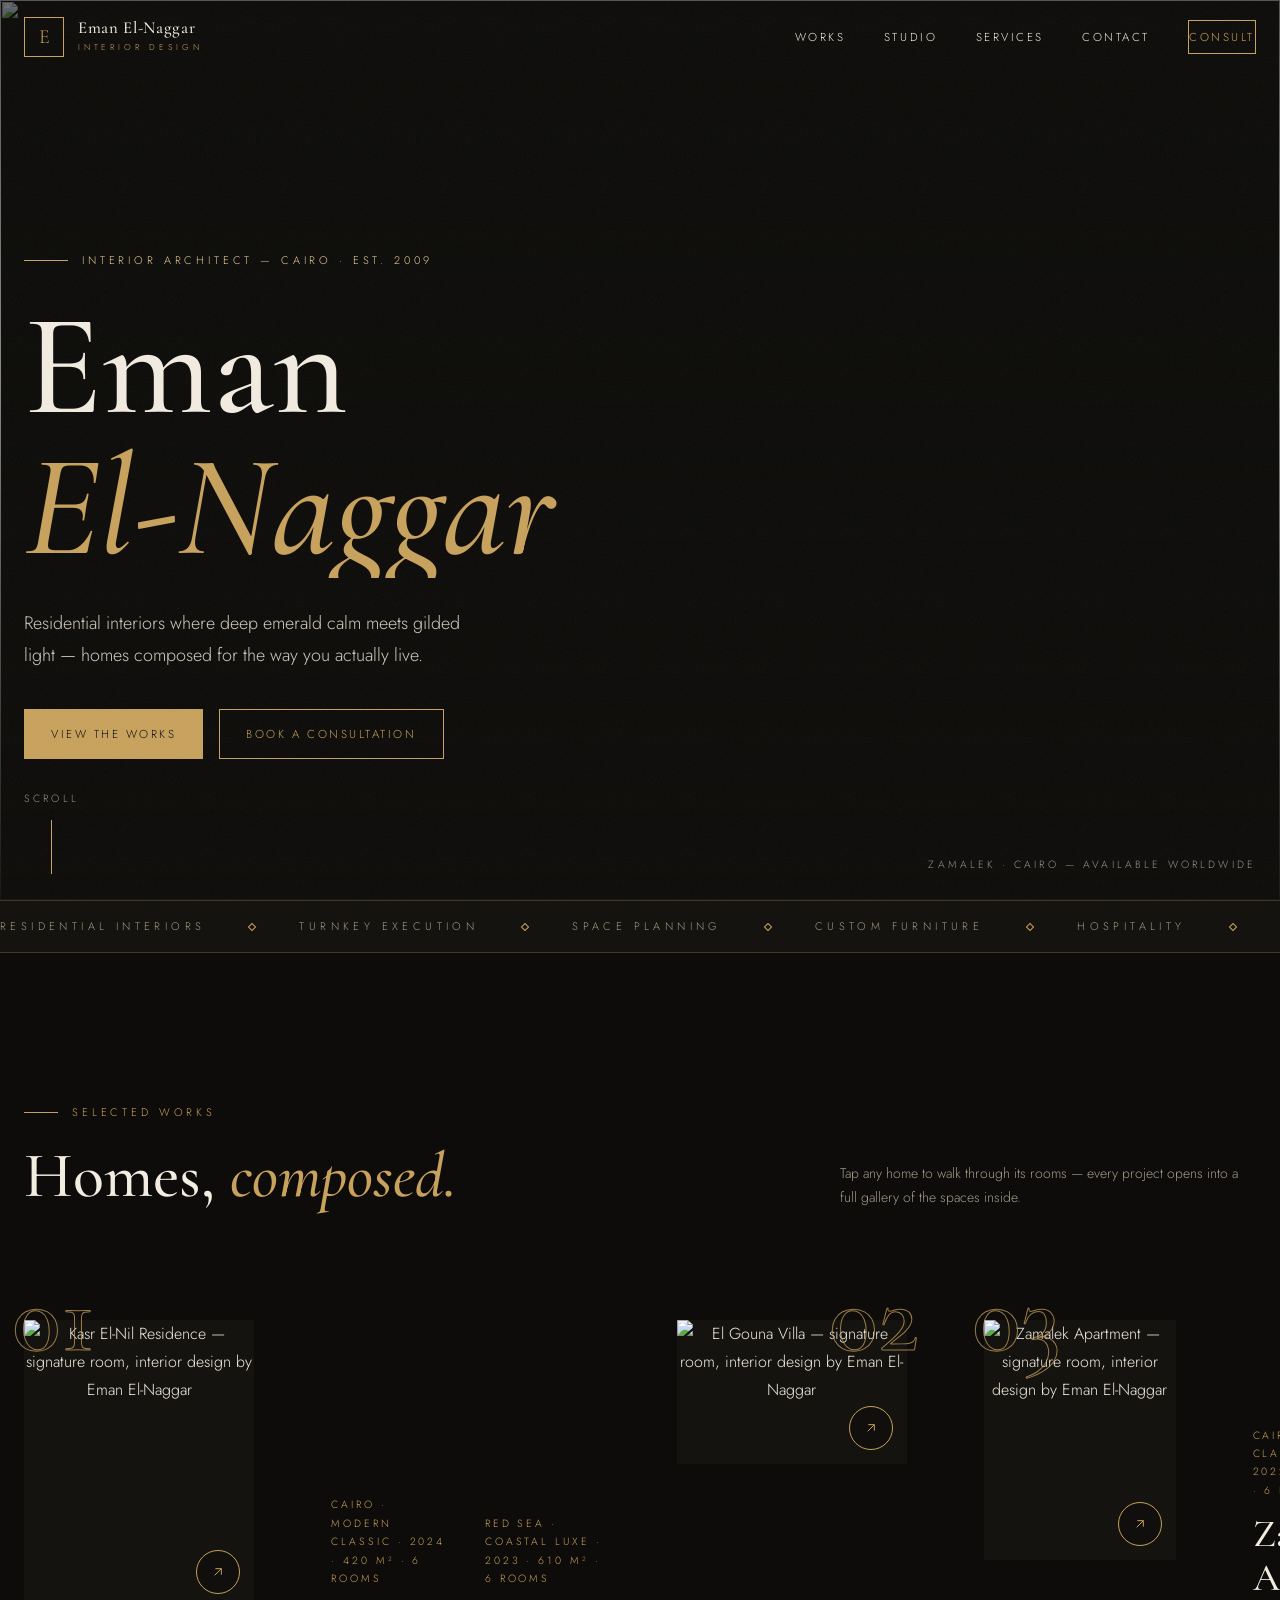
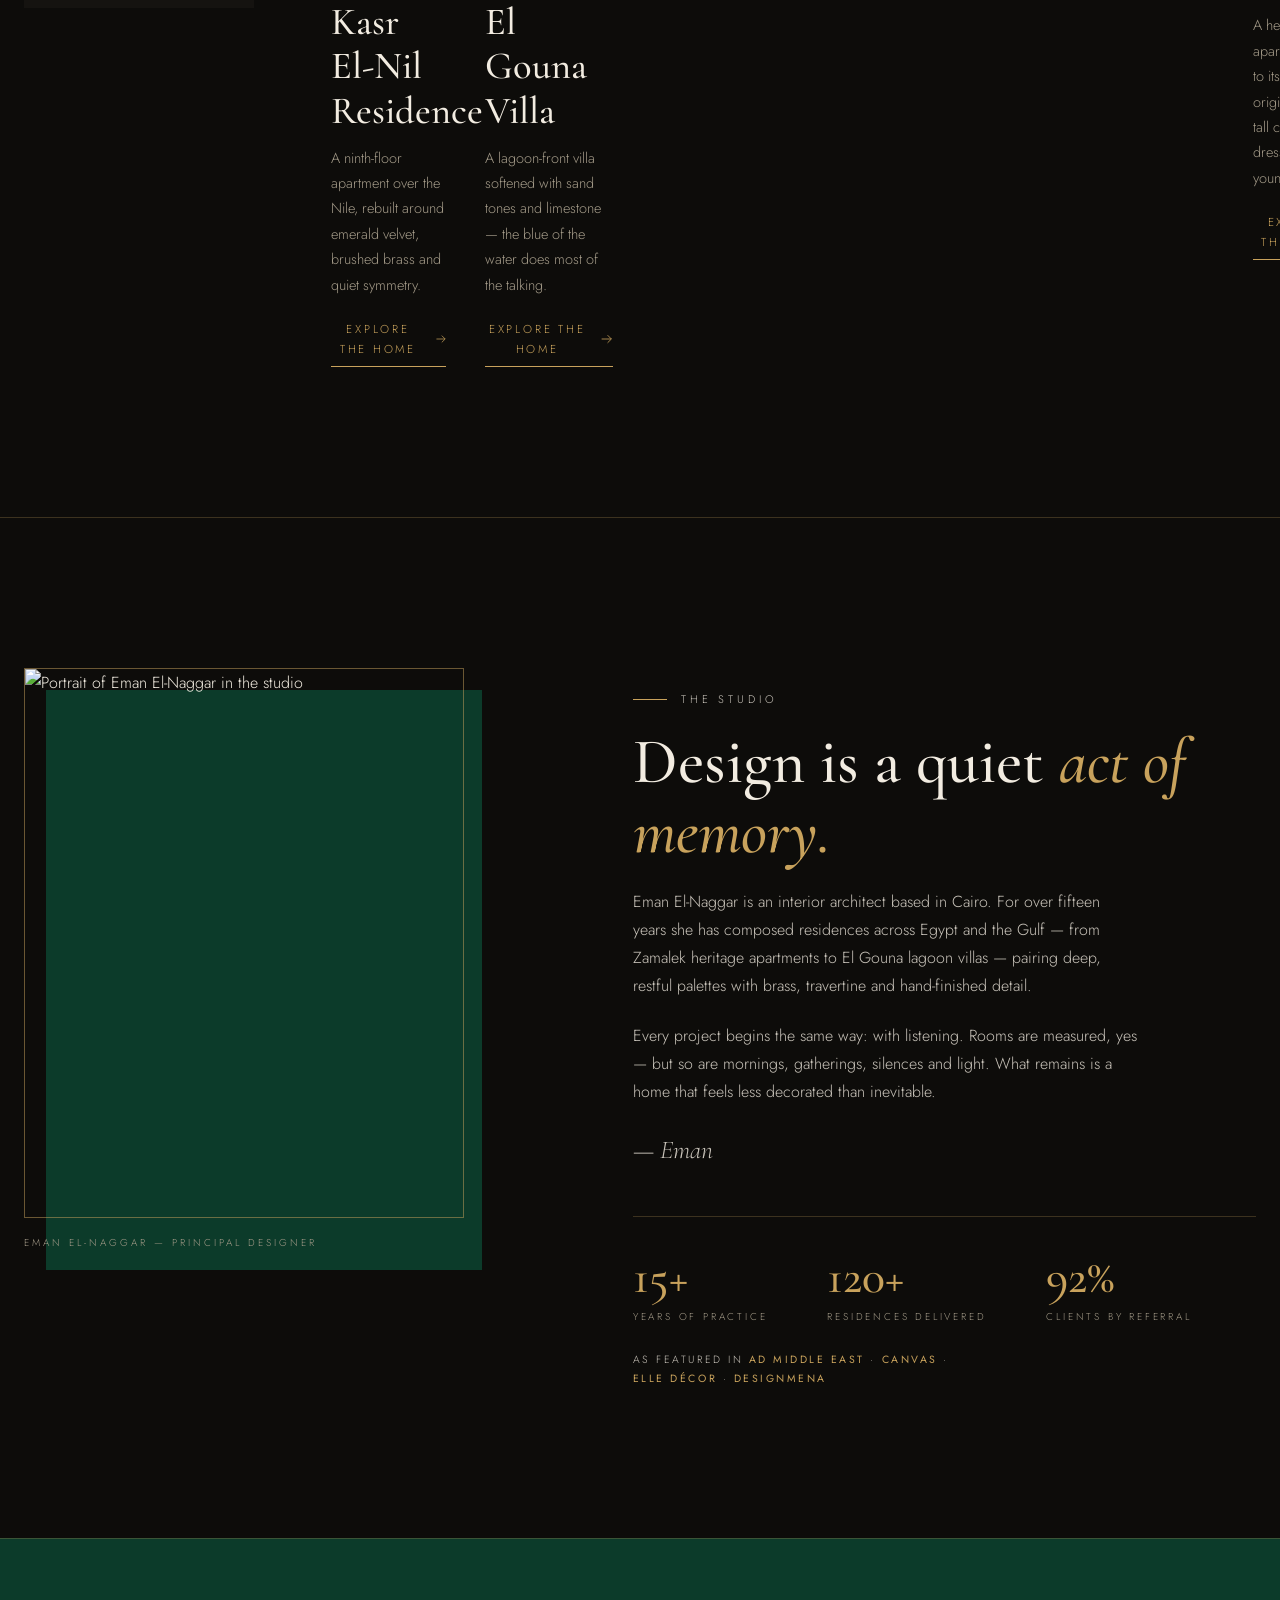
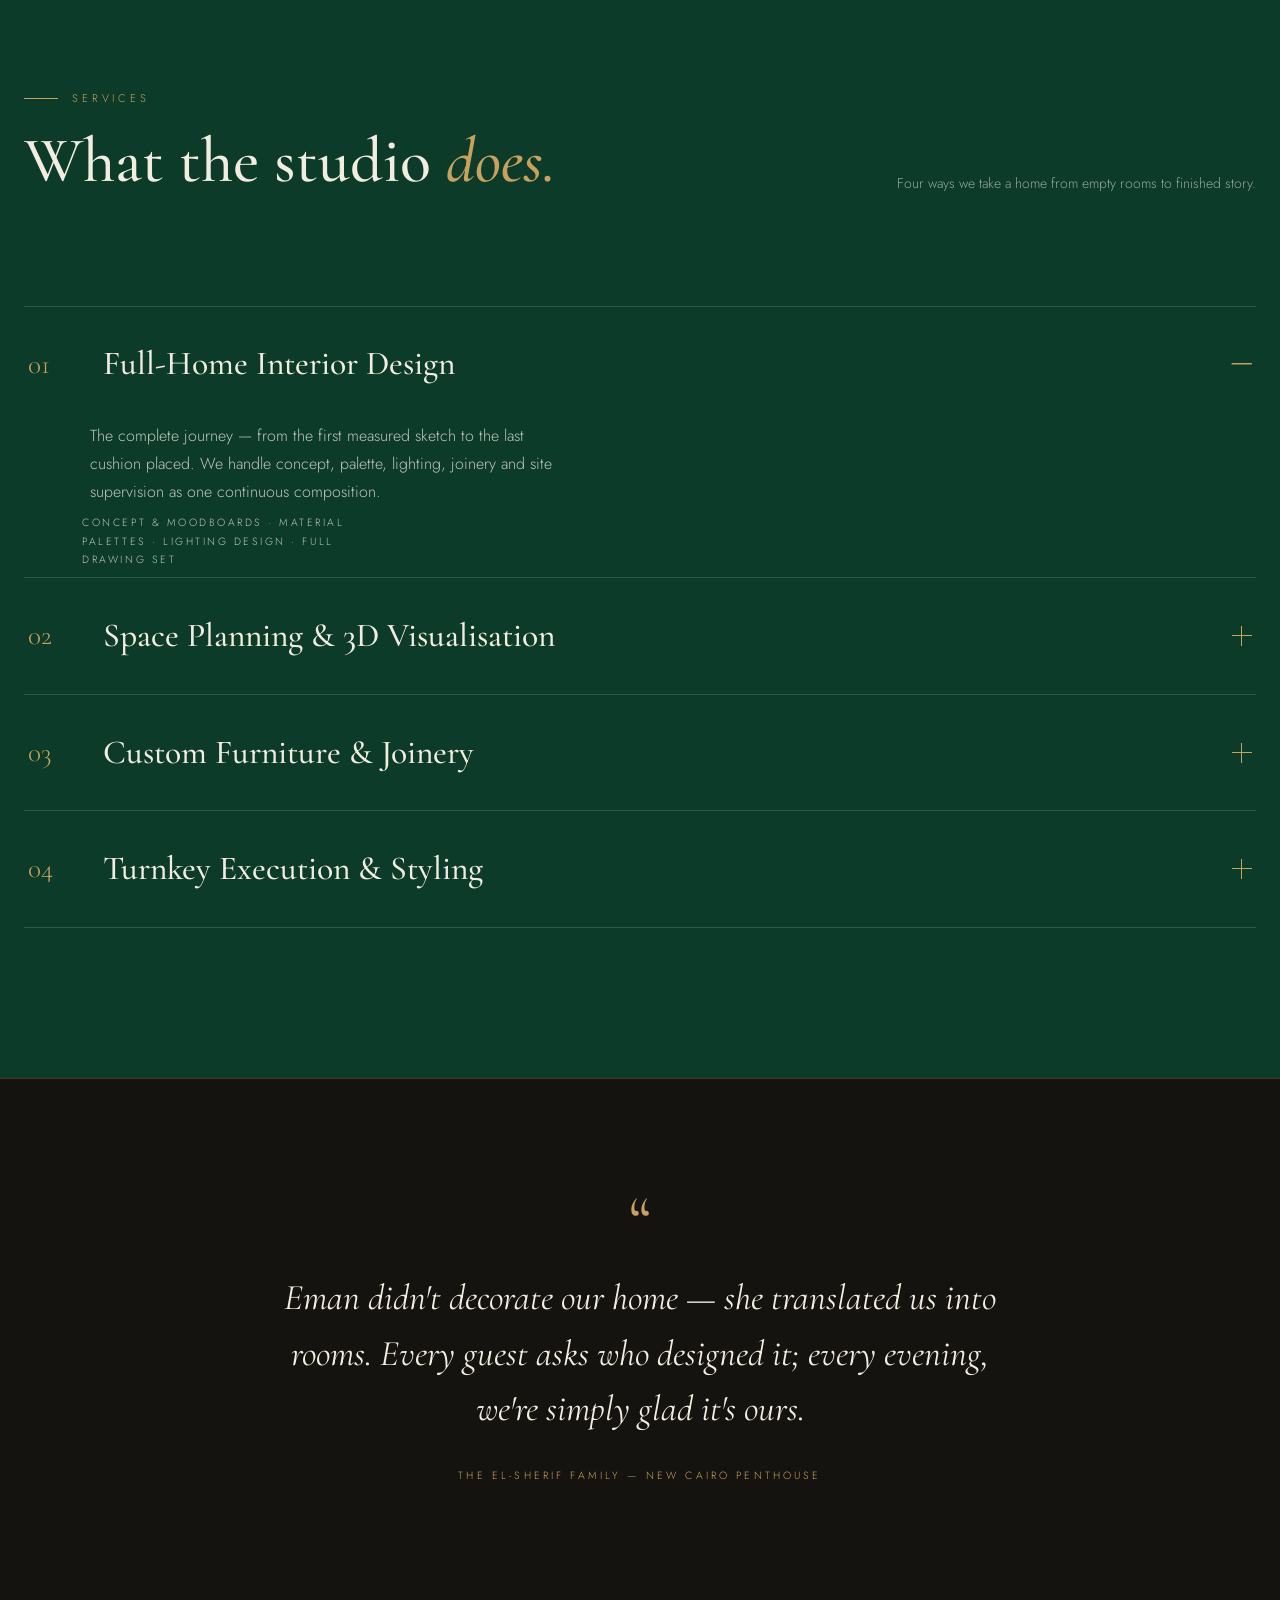
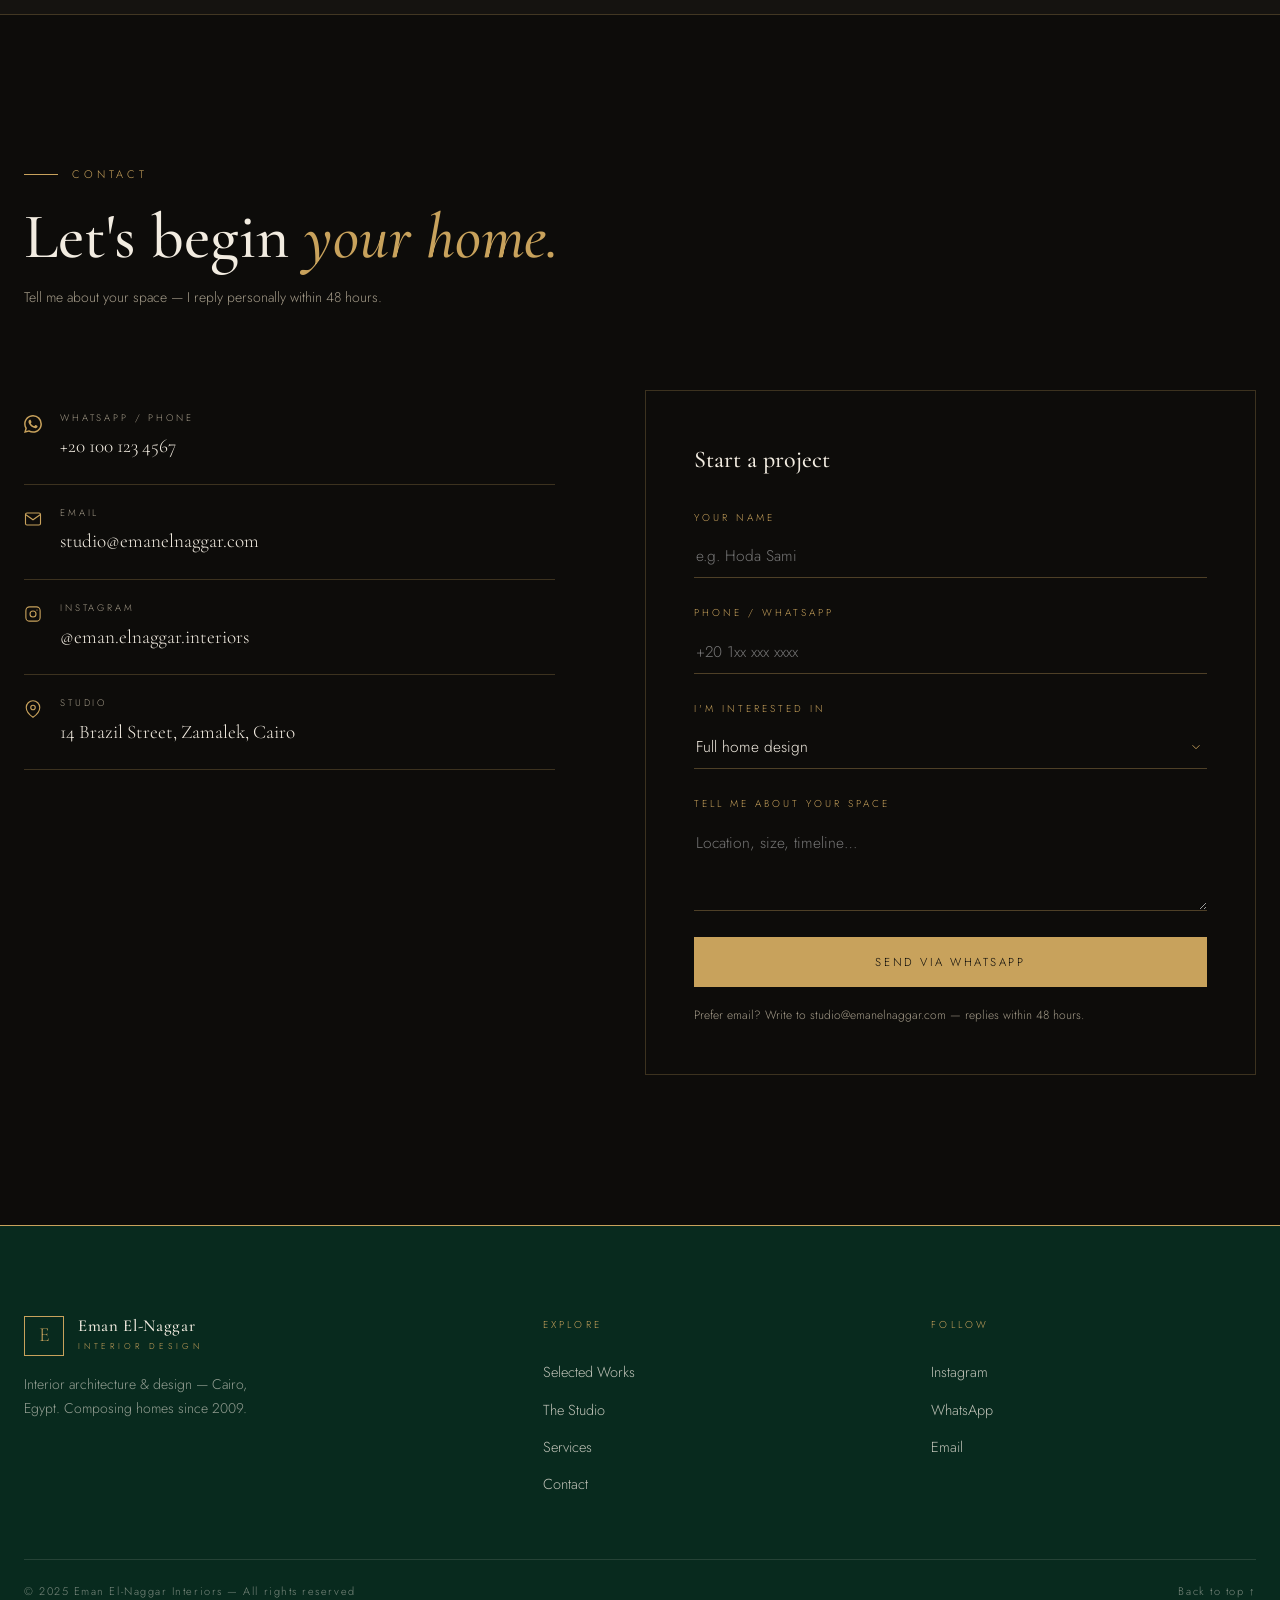
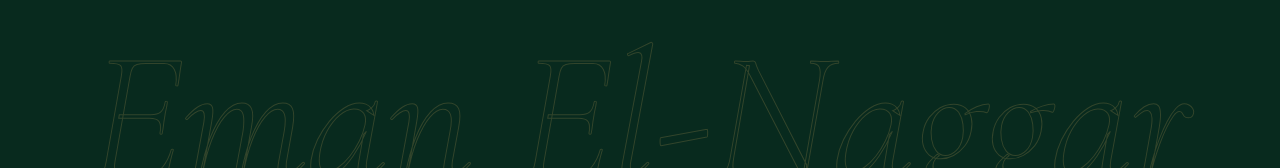
==== index.html @ 20d0be93 "Add files via upload" ====
<!DOCTYPE html>
<html lang="en">
<head>
<meta charset="UTF-8">
<meta name="viewport" content="width=device-width, initial-scale=1.0, viewport-fit=cover">
<meta name="theme-color" content="#0D0C0A">
<title>Eman El-Naggar — Interior Architecture & Design</title>
<meta name="description" content="Eman El-Naggar — interior architect based in Cairo. Residential interiors where deep emerald calm meets gilded light.">
<link rel="preconnect" href="https://fonts.googleapis.com">
<link rel="preconnect" href="https://fonts.gstatic.com" crossorigin>
<link href="https://fonts.googleapis.com/css2?family=Cormorant+Garamond:ital,wght@0,400;0,500;0,600;1,400;1,500&family=Jost:ital,wght@0,300;0,400;0,500;1,300&display=swap" rel="stylesheet">
<link rel="preload" as="image" href="https://picsum.photos/seed/en-hero/1800/1100.jpg">
<style>
/* ============ Tokens & base ============ */
:root{
  --black:#0D0C0A; --black-2:#151310;
  --green:#0C3B2A; --green-deep:#082A1E;
  --gold:#C8A25C;  --gold-bright:#E7CD92;
  --ivory:#F2ECE1; --muted:#A39A88;
  --line:rgba(200,162,92,.25);
  --serif:'Cormorant Garamond',serif;
  --sans:'Jost',sans-serif;
}
*{margin:0;padding:0;box-sizing:border-box;-webkit-tap-highlight-color:transparent}
html{scroll-behavior:smooth}
body{background:var(--black);color:var(--ivory);font:300 16px/1.75 var(--sans);overflow-x:hidden}
body.locked{overflow:hidden}
img{max-width:100%;display:block}
button{font:inherit;color:inherit;background:none;border:0;cursor:pointer}
a{color:inherit;text-decoration:none}
::selection{background:var(--green);color:var(--gold-bright)}
::-webkit-scrollbar{width:10px}
::-webkit-scrollbar-track{background:var(--black)}
::-webkit-scrollbar-thumb{background:#2b2620;border-radius:6px}
::-webkit-scrollbar-thumb:hover{background:var(--gold)}
:focus-visible{outline:1px solid var(--gold);outline-offset:3px}
section[id]{scroll-margin-top:84px}

/* film grain — quiet tactility over flat colour */
body::after{content:"";position:fixed;inset:0;z-index:2500;pointer-events:none;opacity:.05;
  background-image:url("data:image/svg+xml,%3Csvg xmlns='http://www.w3.org/2000/svg' width='160' height='160'%3E%3Cfilter id='n'%3E%3CfeTurbulence type='fractalNoise' baseFrequency='0.85' numOctaves='2' stitchTiles='stitch'/%3E%3C/filter%3E%3Crect width='160' height='160' filter='url(%23n)'/%3E%3C/svg%3E")}

.container{width:min(1240px,calc(100% - 48px));margin-inline:auto}
@media(max-width:560px){.container{width:calc(100% - 40px)}}

.kicker{display:flex;align-items:center;gap:14px;font-size:11px;letter-spacing:.35em;text-transform:uppercase;color:var(--gold)}
.kicker i{display:inline-block;width:34px;height:1px;background:var(--gold)}
.gold-i{color:var(--gold);font-style:italic;font-family:var(--serif)}
h2{font-family:var(--serif);font-weight:500;font-size:clamp(2.3rem,5.5vw,4rem);line-height:1.08;margin-top:18px}
.sec-note{color:var(--muted);font-size:14px;margin-top:14px;max-width:52ch}

.reveal{opacity:0;transform:translateY(26px);transition:opacity .9s ease,transform .9s cubic-bezier(.22,.8,.24,1)}
.reveal.in{opacity:1;transform:none}

/* ============ Custom cursor (desktop only) ============ */
.cursor{position:fixed;top:0;left:0;width:10px;height:10px;margin:-5px 0 0 -5px;border-radius:50%;
  background:var(--gold);border:1px solid var(--gold);z-index:900;pointer-events:none;opacity:0;
  display:none;align-items:center;justify-content:center;
  transition:width .35s,height .35s,margin .35s,background .35s,opacity .3s}
body.has-cursor .cursor{display:flex}
.cursor span{opacity:0;font-size:9px;letter-spacing:.28em;text-transform:uppercase;color:var(--gold-bright);transition:.25s;white-space:nowrap}
.cursor.hov{width:52px;height:52px;margin:-26px 0 0 -26px;background:rgba(200,162,92,.08)}
.cursor.view{width:86px;height:86px;margin:-43px 0 0 -43px;background:rgba(8,42,30,.65)}
.cursor.view span{opacity:1}
body.has-cursor, body.has-cursor *{cursor:none!important}
body.has-cursor input, body.has-cursor textarea, body.has-cursor select{cursor:text!important}

/* ============ Header ============ */
.site-head{position:fixed;top:0;left:0;right:0;z-index:300;transition:background .4s,border-color .4s;border-bottom:1px solid transparent}
.site-head.scrolled{background:rgba(13,12,10,.9);backdrop-filter:blur(12px);-webkit-backdrop-filter:blur(12px);border-bottom-color:var(--line)}
.head-in{display:flex;align-items:center;justify-content:space-between;height:74px}
.brand{display:flex;align-items:center;gap:14px}
.brand-mark{width:40px;height:40px;border:1px solid var(--gold);display:grid;place-items:center;font-family:var(--serif);font-size:1.25rem;color:var(--gold);flex:none}
.brand-text strong{display:block;font-family:var(--serif);font-weight:500;font-size:1.05rem;letter-spacing:.04em;line-height:1.1}
.brand-text em{display:block;font-style:normal;font-size:8.5px;letter-spacing:.45em;text-transform:uppercase;color:var(--gold);margin-top:3px}
.main-nav{display:flex;align-items:center;gap:clamp(22px,3vw,40px)}
.main-nav a{font-size:11.5px;letter-spacing:.22em;text-transform:uppercase;position:relative;padding:6px 0}
.main-nav a:not(.btn)::after{content:"";position:absolute;left:0;bottom:0;width:100%;height:1px;background:var(--gold);transform:scaleX(0);transform-origin:right;transition:transform .4s}
.main-nav a:not(.btn):hover::after{transform:scaleX(1);transform-origin:left}
.main-nav a:not(.btn):hover{color:var(--gold-bright)}
.btn{display:inline-flex;align-items:center;justify-content:center;gap:10px;border:1px solid var(--gold);color:var(--gold);font-size:11.5px;letter-spacing:.22em;text-transform:uppercase;padding:14px 26px;transition:background .35s,color .35s}
.btn:hover{background:var(--gold);color:var(--black)}
.btn--solid{background:var(--gold);color:var(--black)}
.btn--solid:hover{background:var(--gold-bright);border-color:var(--gold-bright)}
.burger{display:none;width:44px;height:44px;position:relative;z-index:320}
.burger span{position:absolute;left:10px;right:10px;height:1px;background:var(--ivory);transition:.4s}
.burger span:nth-child(1){top:18px}.burger span:nth-child(2){top:26px}
.burger.open span:nth-child(1){top:22px;transform:rotate(45deg)}
.burger.open span:nth-child(2){top:22px;transform:rotate(-45deg)}
@media(max-width:880px){.main-nav{display:none}.burger{display:block}}

/* mobile menu */
.mnav{position:fixed;inset:0;z-index:200;background:var(--green-deep);display:flex;flex-direction:column;justify-content:space-between;
  padding:110px 28px calc(30px + env(safe-area-inset-bottom));
  opacity:0;visibility:hidden;transition:opacity .45s,visibility .45s}
.mnav.open{opacity:1;visibility:visible}
.mnav nav a{display:flex;align-items:baseline;gap:18px;font-family:var(--serif);font-size:clamp(2.1rem,8vw,3rem);padding:14px 0;border-bottom:1px solid rgba(242,236,225,.1);
  opacity:0;transform:translateY(18px);transition:.5s}
.mnav.open nav a{opacity:1;transform:none}
.mnav.open nav a:nth-child(1){transition-delay:.08s}.mnav.open nav a:nth-child(2){transition-delay:.16s}
.mnav.open nav a:nth-child(3){transition-delay:.24s}.mnav.open nav a:nth-child(4){transition-delay:.32s}
.mnav nav a small{font-family:var(--sans);font-size:11px;letter-spacing:.3em;color:var(--gold)}
.mnav nav a:hover{color:var(--gold-bright)}
.mnav-foot{display:flex;flex-direction:column;gap:18px}
.mnav-foot .btn{align-self:flex-start}
.mnav-foot p{font-size:12px;letter-spacing:.15em;color:rgba(242,236,225,.55)}

/* ============ Hero ============ */
.hero{position:relative;min-height:100vh;min-height:100svh;display:flex;flex-direction:column;justify-content:center;overflow:hidden}
.hero-media{position:absolute;inset:0}
.hero-media img{width:100%;height:100%;object-fit:cover;animation:kb 3.2s cubic-bezier(.22,.8,.24,1) both}
@keyframes kb{from{transform:scale(1.12)}to{transform:scale(1)}}
.hero-scrim{position:absolute;inset:0;background:linear-gradient(180deg,rgba(13,12,10,.6) 0%,rgba(13,12,10,.3) 42%,rgba(13,12,10,.95) 100%)}
.hero-inner{position:relative;z-index:2;padding-top:110px}
.hero-kicker{display:flex;align-items:center;gap:14px;font-size:11px;letter-spacing:.35em;text-transform:uppercase;color:var(--gold-bright);animation:fadeUp .9s .5s both}
.hero-kicker i{width:44px;height:1px;background:var(--gold)}
.hero-title{font-family:var(--serif);font-weight:500;font-size:clamp(3.3rem,13vw,9rem);line-height:.98;margin:26px 0 30px}
.hero-title .line{display:block;overflow:hidden}
.hero-title .w{display:inline-block;transform:translateY(115%);animation:rise 1.1s cubic-bezier(.22,.8,.24,1) forwards}
.hero-title .line:nth-child(2) .w{animation-delay:.16s}
@keyframes rise{to{transform:translateY(0)}}
.hero-sub{max-width:46ch;color:rgba(242,236,225,.85);font-size:clamp(15px,1.8vw,18px);animation:fadeUp .9s .75s both}
.hero-cta{display:flex;gap:16px;margin-top:38px;flex-wrap:wrap;animation:fadeUp .9s .95s both}
@keyframes fadeUp{from{opacity:0;transform:translateY(20px)}to{opacity:1;transform:none}}
.hero-foot{position:absolute;left:0;right:0;bottom:0;z-index:2;display:flex;align-items:flex-end;justify-content:space-between;padding:0 24px 26px;font-size:10.5px;letter-spacing:.3em;text-transform:uppercase;color:rgba(242,236,225,.6)}
.scroll-cue{display:flex;flex-direction:column;align-items:center;gap:12px}
.scroll-cue i{width:1px;height:54px;background:var(--gold);transform-origin:top;animation:cue 2s ease-in-out infinite}
@keyframes cue{0%{transform:scaleY(0)}45%{transform:scaleY(1);transform-origin:top}55%{transform:scaleY(1);transform-origin:bottom}100%{transform:scaleY(0);transform-origin:bottom}}
.hero-foot .hf-right{text-align:right}
@media(max-width:560px){.hero-foot .hf-right{display:none}.hero-cta{flex-direction:column}.hero-cta .btn{width:100%}}

/* ============ Marquee ============ */
.marquee{border-block:1px solid var(--line);padding:16px 0;overflow:hidden;background:var(--black-2)}
.mq-track{display:flex;width:max-content;animation:mq 30s linear infinite}
.mq-group{display:flex;align-items:center;gap:44px;padding-right:44px}
.mq-group span{font-size:11px;letter-spacing:.4em;text-transform:uppercase;color:var(--muted);white-space:nowrap}
.mq-group i{width:6px;height:6px;border:1px solid var(--gold);transform:rotate(45deg);flex:none}
@keyframes mq{to{transform:translateX(-50%)}}

/* ============ Works ============ */
.works{padding:clamp(90px,12vw,150px) 0}
.sec-head{display:flex;align-items:flex-end;justify-content:space-between;gap:30px;margin-bottom:clamp(60px,9vw,110px);flex-wrap:wrap}
.works-list{display:grid;grid-template-columns:repeat(12,1fr);column-gap:clamp(16px,3vw,40px);row-gap:clamp(80px,11vw,150px)}
.work{display:grid;grid-template-columns:repeat(12,1fr);column-gap:clamp(16px,3vw,40px)}
.work-fig{position:relative}
.work-num{position:absolute;z-index:2;top:-.52em;font-family:var(--serif);font-weight:500;line-height:1;
  font-size:clamp(4.2rem,8vw,7.5rem);color:transparent;-webkit-text-stroke:1px rgba(200,162,92,.75);pointer-events:none}
.work-media{display:block;width:100%;position:relative;overflow:hidden;background:var(--black-2)}
.work-media img{width:100%;height:100%;object-fit:cover;transition:transform 1.1s cubic-bezier(.22,.8,.24,1)}
.work-media::after{content:"";position:absolute;inset:16px;border:1px solid var(--gold);opacity:0;transition:.55s}
.work-media:hover img,.work-media:focus-visible img{transform:scale(1.05)}
.work-media:hover::after,.work-media:focus-visible::after{inset:10px;opacity:.9}
.work-open{position:absolute;right:14px;bottom:14px;width:44px;height:44px;border:1px solid var(--gold);border-radius:50%;
  display:grid;place-items:center;color:var(--gold);background:rgba(13,12,10,.5);backdrop-filter:blur(4px);transition:.35s}
.work-open svg{width:16px;height:16px}
.work-media:hover .work-open{background:var(--gold);color:var(--black);transform:scale(1.08)}
.work-meta{font-size:10.5px;letter-spacing:.28em;text-transform:uppercase;color:var(--gold)}
.work-title{font-family:var(--serif);font-weight:500;font-size:clamp(1.7rem,3vw,2.4rem);line-height:1.15;margin:12px 0 12px}
.work-desc{color:var(--muted);font-size:14.5px;max-width:44ch}
.work-link{display:inline-flex;align-items:center;gap:10px;margin-top:22px;font-size:11.5px;letter-spacing:.24em;text-transform:uppercase;color:var(--gold);border-bottom:1px solid var(--gold);padding-bottom:7px;transition:color .3s}
.work-link svg{width:18px;height:18px;transition:transform .35s}
.work-link:hover{color:var(--gold-bright)}
.work-link:hover svg{transform:translateX(6px)}

/* staggered editorial placement */
.work--a .work-fig{grid-column:1/8}.work--a .work-media{aspect-ratio:4/5}.work--a .work-info{grid-column:8/13;align-self:end;padding-left:clamp(22px,3vw,52px)}
.work--a .work-num{left:-12px}
.work--b{align-items:start}
.work--b .work-fig{grid-column:6/13}.work--b .work-media{aspect-ratio:16/10}.work--b .work-info{grid-column:1/6;padding-right:clamp(10px,2vw,30px);padding-top:clamp(20px,4vw,60px)}
.work--b .work-num{right:-12px}
.work--c .work-fig{grid-column:2/8}.work--c .work-media{aspect-ratio:4/5}.work--c .work-info{grid-column:8/13;align-self:center;padding-left:clamp(22px,3vw,52px)}
.work--c .work-num{left:-12px}
.work--d{align-items:end}
.work--d .work-fig{grid-column:7/13}.work--d .work-media{aspect-ratio:16/10}.work--d .work-info{grid-column:1/6;padding-right:clamp(10px,2vw,30px)}
.work--d .work-num{right:-12px}
.work--e .work-fig{grid-column:3/11}.work--e .work-media{aspect-ratio:21/9}
.work--e .work-info{grid-column:3/11;text-align:center;margin-top:30px}
.work--e .work-desc,.work--e .work-meta{margin-inline:auto}
.work--e .work-num{left:50%;transform:translateX(-50%)}

@media(max-width:880px){
  .work{display:block}
  .work .work-fig{margin:0 0 22px}
  .work .work-info{padding:0!important}
  .work--e .work-info{text-align:left}.work--e .work-desc,.work--e .work-meta{margin-inline:0}
  .work--e .work-num{left:-8px;transform:none}
  .work-num{font-size:clamp(3.6rem,14vw,5rem);top:-.5em}
}

/* ============ Studio ============ */
.studio{padding:clamp(90px,12vw,150px) 0;border-top:1px solid var(--line)}
.studio-grid{display:grid;grid-template-columns:5fr 6fr;gap:clamp(50px,7vw,110px);align-items:start}
.portrait{position:relative;max-width:440px}
.portrait::before{content:"";position:absolute;top:22px;left:22px;right:-18px;bottom:-18px;background:var(--green)}
.portrait img{position:relative;z-index:1;width:100%;aspect-ratio:4/5;object-fit:cover;border:1px solid rgba(200,162,92,.5)}
.portrait figcaption{position:relative;z-index:1;margin-top:16px;font-size:10px;letter-spacing:.3em;text-transform:uppercase;color:var(--muted)}
.studio-copy p{margin-top:22px;color:rgba(242,236,225,.82);max-width:56ch}
.studio-sign{font-family:var(--serif);font-style:italic;font-size:1.6rem;color:var(--gold);margin-top:26px}
.ledger{display:flex;flex-wrap:wrap;gap:clamp(26px,5vw,60px);margin-top:44px;padding-top:36px;border-top:1px solid var(--line)}
.ledger-num{display:block;font-family:var(--serif);font-weight:500;font-size:clamp(2.1rem,4vw,3rem);color:var(--gold);line-height:1}
.ledger-label{font-size:10px;letter-spacing:.28em;text-transform:uppercase;color:var(--muted)}
.featured{margin-top:42px;font-size:10.5px;letter-spacing:.24em;text-transform:uppercase;color:var(--muted)}
.featured b{color:var(--gold);font-weight:400}
@media(max-width:880px){.studio-grid{grid-template-columns:1fr}}

/* ============ Services (green) ============ */
.services{background:var(--green);padding:clamp(90px,12vw,150px) 0;border-top:1px solid var(--line)}
.services .sec-note{color:rgba(242,236,225,.6)}
.acc{margin-top:clamp(46px,6vw,80px);border-top:1px solid rgba(242,236,225,.16)}
.acc-item{border-bottom:1px solid rgba(242,236,225,.16)}
.acc-head{display:flex;align-items:center;gap:clamp(18px,4vw,44px);width:100%;text-align:left;padding:clamp(22px,3.5vw,34px) 4px;transition:background .3s}
.acc-head:hover{background:rgba(242,236,225,.035)}
.acc-num{font-family:var(--serif);font-size:clamp(1.2rem,2.4vw,1.7rem);color:var(--gold);flex:none;width:2.4ch}
.acc-title{font-family:var(--serif);font-weight:500;font-size:clamp(1.35rem,3.4vw,2.1rem);line-height:1.2;flex:1}
.acc-x{position:relative;width:20px;height:20px;flex:none}
.acc-x::before,.acc-x::after{content:"";position:absolute;background:var(--gold);transition:transform .45s}
.acc-x::before{left:0;right:0;top:9px;height:1px}
.acc-x::after{top:0;bottom:0;left:9px;width:1px}
.acc-item.open .acc-x::after{transform:rotate(90deg)}
.acc-body{display:grid;grid-template-rows:0fr;transition:grid-template-rows .55s cubic-bezier(.22,.8,.24,1)}
.acc-item.open .acc-body{grid-template-rows:1fr}
.acc-in{overflow:hidden}
.acc-in p{color:rgba(242,236,225,.78);max-width:62ch;padding:0 4px 8px calc(2.4ch + clamp(18px,4vw,44px))}
.acc-tags{font-size:10.5px;letter-spacing:.24em;text-transform:uppercase;color:var(--gold);padding-bottom:30px}
@media(max-width:560px){.acc-in p,.acc-tags{padding-left:0}}

/* ============ Quote ============ */
.quote{background:var(--black-2);border-block:1px solid var(--line);padding:clamp(80px,10vw,130px) 0;text-align:center}
.q-mark{display:block;font-family:var(--serif);font-size:4.5rem;line-height:.4;color:var(--gold);margin-bottom:34px}
.quote blockquote{font-family:var(--serif);font-style:italic;font-weight:400;font-size:clamp(1.45rem,3.2vw,2.25rem);line-height:1.55;max-width:21em;margin-inline:auto}
.q-by{margin-top:30px;font-size:10.5px;letter-spacing:.3em;text-transform:uppercase;color:var(--gold)}

/* ============ Contact ============ */
.contact{padding:clamp(90px,12vw,150px) 0}
.contact-grid{display:grid;grid-template-columns:1fr 1.15fr;gap:clamp(50px,7vw,100px);margin-top:clamp(50px,7vw,80px)}
.c-item{display:flex;gap:18px;align-items:flex-start;padding:20px 0;border-bottom:1px solid var(--line)}
.c-item svg{width:18px;height:18px;color:var(--gold);flex:none;margin-top:5px}
.c-item small{display:block;font-size:9.5px;letter-spacing:.3em;text-transform:uppercase;color:var(--muted);margin-bottom:4px}
.c-item a,.c-item span{font-family:var(--serif);font-size:1.2rem;transition:color .3s}
.c-item a:hover{color:var(--gold-bright)}
.form-panel{border:1px solid var(--line);padding:clamp(26px,4vw,48px)}
.form-panel h3{font-family:var(--serif);font-weight:500;font-size:1.5rem;margin-bottom:28px}
.field{display:flex;flex-direction:column;gap:8px;margin-bottom:26px}
.field label{font-size:10px;letter-spacing:.3em;text-transform:uppercase;color:var(--gold)}
.field input,.field select,.field textarea{background:transparent;border:0;border-bottom:1px solid rgba(200,162,92,.35);border-radius:0;color:var(--ivory);font:300 15.5px var(--sans);padding:10px 2px;outline:none;transition:border-color .3s;width:100%}
.field input:focus,.field select:focus,.field textarea:focus{border-color:var(--gold)}
.field textarea{resize:vertical;min-height:64px}
select option{background:var(--black-2);color:var(--ivory)}
.selwrap{position:relative}
.selwrap svg{position:absolute;right:4px;top:50%;transform:translateY(-50%);width:14px;height:14px;color:var(--gold);pointer-events:none}
.selwrap select{appearance:none;-webkit-appearance:none;padding-right:28px}
.field.err input{border-color:#C96B5B}
.form-note{font-size:12px;color:var(--muted);margin-top:18px}
@media(max-width:880px){.contact-grid{grid-template-columns:1fr}}

/* ============ Footer ============ */
.site-foot{background:var(--green-deep);border-top:1px solid var(--gold);padding-top:clamp(60px,8vw,90px);overflow:hidden}
.foot-grid{display:grid;grid-template-columns:1.4fr 1fr 1fr;gap:clamp(36px,5vw,70px)}
.foot-brand p{color:rgba(242,236,225,.6);font-size:14px;margin-top:16px;max-width:30ch}
.foot-h{font-size:10px;letter-spacing:.32em;text-transform:uppercase;color:var(--gold);margin-bottom:20px}
.foot-grid nav a,.foot-grid .foot-social a{display:block;padding:6px 0;color:rgba(242,236,225,.78);font-size:14.5px;transition:color .3s}
.foot-grid nav a:hover,.foot-grid .foot-social a:hover{color:var(--gold-bright)}
.foot-bottom{display:flex;justify-content:space-between;gap:16px;flex-wrap:wrap;margin-top:56px;padding:22px 0;border-top:1px solid rgba(242,236,225,.12);font-size:11px;letter-spacing:.14em;color:rgba(242,236,225,.5)}
.foot-bottom a:hover{color:var(--gold-bright)}
.foot-wm{line-height:.78;text-align:center;user-select:none;pointer-events:none}
.foot-wm span{display:block;font-family:var(--serif);font-style:italic;font-size:clamp(3rem,14.5vw,12.5rem);color:transparent;-webkit-text-stroke:1px rgba(200,162,92,.22);transform:translateY(16%)}
@media(max-width:880px){.foot-grid{grid-template-columns:1fr}}

/* ============ Viewer (the expanding gallery) ============ */
.viewer{position:fixed;inset:0;z-index:500;background:var(--black);display:flex;flex-direction:column;
  height:100vh;height:100dvh;opacity:0;visibility:hidden;transition:opacity .45s,visibility .45s}
.viewer.open{opacity:1;visibility:visible}
.v-head{display:flex;align-items:center;gap:16px;padding:calc(12px + env(safe-area-inset-top)) 20px 12px;border-bottom:1px solid var(--line);position:relative}
.v-head-txt{flex:1;min-width:0}
.v-proj{font-family:var(--serif);font-weight:500;font-size:clamp(1.05rem,2.6vw,1.45rem);white-space:nowrap;overflow:hidden;text-overflow:ellipsis}
.v-meta{font-size:9.5px;letter-spacing:.26em;text-transform:uppercase;color:var(--muted);margin-top:2px}
.v-count{font-size:11px;letter-spacing:.22em;color:var(--gold);flex:none}
.v-close{width:44px;height:44px;flex:none;border:1px solid var(--line);display:grid;place-items:center;color:var(--ivory);transition:.3s}
.v-close:hover{border-color:var(--gold);color:var(--gold)}
.v-close svg{width:16px;height:16px}
.v-progress{position:absolute;left:0;bottom:-1px;height:1px;background:var(--gold);width:0;transition:width .5s ease}
.v-stage{flex:1;min-height:0;position:relative;overflow:hidden;touch-action:none;background:var(--black-2)}
.v-track{display:flex;height:100%;transition:transform .5s cubic-bezier(.22,.8,.24,1)}
.v-slide{flex:0 0 100%;height:100%;background:var(--black-2)}
.v-slide img{width:100%;height:100%;object-fit:cover;pointer-events:none;user-select:none;-webkit-user-drag:none;-webkit-touch-callout:none}
.vs-nav{position:absolute;top:50%;transform:translateY(-50%);width:46px;height:46px;border:1px solid var(--line);
  color:var(--gold);background:rgba(13,12,10,.55);backdrop-filter:blur(4px);display:grid;place-items:center;transition:.3s;z-index:2}
.vs-nav svg{width:18px;height:18px}
.vs-nav:hover{background:var(--gold);color:var(--black)}
.vs-nav.off{opacity:.2;pointer-events:none}
.vs-nav.prev{left:16px}.vs-nav.next{right:16px}
@media(max-width:560px){.vs-nav{width:40px;height:40px}.vs-nav.prev{left:10px}.vs-nav.next{right:10px}}
.v-hint{position:absolute;left:50%;bottom:18px;transform:translateX(-50%);z-index:2;pointer-events:none;
  font-size:9.5px;letter-spacing:.3em;text-transform:uppercase;color:var(--gold-bright);
  border:1px solid var(--line);background:rgba(13,12,10,.65);padding:9px 18px;opacity:0;transition:opacity .4s;white-space:nowrap}
.v-hint.show{opacity:1}
.v-cap{display:flex;align-items:baseline;justify-content:space-between;gap:10px 30px;padding:15px 20px;border-top:1px solid var(--line);min-height:84px}
.vc-room{font-family:var(--serif);font-style:italic;font-weight:500;font-size:clamp(1.15rem,2.6vw,1.5rem);color:var(--gold-bright);flex:none}
.vc-desc{color:var(--muted);font-size:13px;line-height:1.6;max-width:66ch;text-align:right}
.v-cap.cap-anim{animation:capIn .5s ease both}
@keyframes capIn{from{opacity:0;transform:translateY(8px)}to{opacity:1;transform:none}}
@media(max-width:680px){.v-cap{flex-direction:column;gap:4px}.vc-desc{text-align:left}}
.v-thumbs{display:flex;gap:10px;padding:12px 20px calc(14px + env(safe-area-inset-bottom));overflow-x:auto;scrollbar-width:none}
.v-thumbs::-webkit-scrollbar{display:none}
.v-thumb{flex:0 0 auto;width:66px;height:48px;overflow:hidden;border:1px solid transparent;opacity:.4;transition:.3s;padding:0}
.v-thumb img{width:100%;height:100%;object-fit:cover}
.v-thumb.active{border-color:var(--gold);opacity:1}

/* ============ Toast & FAB ============ */
.toast{position:fixed;left:50%;bottom:26px;transform:translate(-50%,16px);z-index:600;pointer-events:none;
  background:var(--green);border:1px solid var(--gold);color:var(--ivory);padding:13px 24px;font-size:12.5px;letter-spacing:.08em;opacity:0;transition:.4s;max-width:88vw;text-align:center}
.toast.show{opacity:1;transform:translate(-50%,0)}
.fab{position:fixed;right:20px;bottom:20px;z-index:150;width:54px;height:54px;border-radius:50%;
  background:var(--green);border:1px solid var(--gold);display:grid;place-items:center;color:var(--gold-bright);
  opacity:0;visibility:hidden;transform:translateY(14px);transition:.4s}
.fab.show{opacity:1;visibility:visible;transform:none}
.fab:hover{background:var(--gold);color:var(--black)}
.fab svg{width:23px;height:23px}

@media (prefers-reduced-motion:reduce){
  *,*::before,*::after{animation-duration:.01ms!important;animation-iteration-count:1!important;transition-duration:.01ms!important}
  html{scroll-behavior:auto}
}
</style>
</head>
<body>

<div class="cursor" id="cursor" aria-hidden="true"><span>View</span></div>

<!-- ============ Header ============ -->
<header class="site-head" id="siteHead">
  <div class="container head-in">
    <a class="brand" href="#top" aria-label="Eman El-Naggar — home">
      <span class="brand-mark" aria-hidden="true">E</span>
      <span class="brand-text"><strong>Eman El-Naggar</strong><em>Interior Design</em></span>
    </a>
    <nav class="main-nav" aria-label="Primary">
      <a href="#works">Works</a>
      <a href="#studio">Studio</a>
      <a href="#services">Services</a>
      <a href="#contact">Contact</a>
      <a class="btn" href="#contact">Consult</a>
    </nav>
    <button class="burger" id="burger" aria-label="Open menu" aria-expanded="false" aria-controls="mnav">
      <span></span><span></span>
    </button>
  </div>
</header>

<!-- mobile menu -->
<div class="mnav" id="mnav" role="dialog" aria-label="Menu">
  <nav aria-label="Mobile">
    <a href="#works"><small>01</small>Works</a>
    <a href="#studio"><small>02</small>Studio</a>
    <a href="#services"><small>03</small>Services</a>
    <a href="#contact"><small>04</small>Contact</a>
  </nav>
  <div class="mnav-foot">
    <a class="btn" href="#contact">Book a consultation</a>
    <p>+20 100 123 4567 · Zamalek, Cairo</p>
  </div>
</div>

<main>
  <!-- ============ Hero ============ -->
  <section class="hero" id="top">
    <div class="hero-media" aria-hidden="true">
      <img src="https://picsum.photos/seed/en-hero/1800/1100.jpg" alt="">
      <div class="hero-scrim"></div>
    </div>
    <div class="container hero-inner">
      <p class="hero-kicker"><i></i>Interior Architect — Cairo · Est. 2009</p>
      <h1 class="hero-title">
        <span class="line"><span class="w">Eman</span></span>
        <span class="line"><span class="w gold-i">El-Naggar</span></span>
      </h1>
      <p class="hero-sub">Residential interiors where deep emerald calm meets gilded light — homes composed for the way you actually live.</p>
      <div class="hero-cta">
        <a class="btn btn--solid" href="#works">View the works</a>
        <a class="btn" href="#contact">Book a consultation</a>
      </div>
    </div>
    <div class="hero-foot">
      <div class="scroll-cue"><span>Scroll</span><i></i></div>
      <p class="hf-right">Zamalek · Cairo — Available worldwide</p>
    </div>
  </section>

  <!-- ============ Marquee ============ -->
  <div class="marquee" aria-hidden="true">
    <div class="mq-track">
      <div class="mq-group">
        <span>Residential Interiors</span><i></i><span>Turnkey Execution</span><i></i><span>Space Planning</span><i></i><span>Custom Furniture</span><i></i><span>Hospitality</span><i></i><span>Styling &amp; Art Direction</span><i></i>
      </div>
      <div class="mq-group">
        <span>Residential Interiors</span><i></i><span>Turnkey Execution</span><i></i><span>Space Planning</span><i></i><span>Custom Furniture</span><i></i><span>Hospitality</span><i></i><span>Styling &amp; Art Direction</span><i></i>
      </div>
    </div>
  </div>

  <!-- ============ Works ============ -->
  <section class="works" id="works">
    <div class="container">
      <div class="sec-head reveal">
        <div>
          <p class="kicker"><i></i>Selected Works</p>
          <h2>Homes, <span class="gold-i">composed.</span></h2>
        </div>
        <p class="sec-note">Tap any home to walk through its rooms — every project opens into a full gallery of the spaces inside.</p>
      </div>
      <div class="works-list" id="worksList"><!-- rendered by JS from the PROJECTS data --></div>
    </div>
  </section>

  <!-- ============ Studio ============ -->
  <section class="studio" id="studio">
    <div class="container studio-grid">
      <figure class="portrait reveal">
        <img src="https://picsum.photos/seed/en-portrait/900/1150.jpg" alt="Portrait of Eman El-Naggar in the studio" loading="lazy">
        <figcaption>Eman El-Naggar — Principal Designer</figcaption>
      </figure>
      <div class="studio-copy reveal">
        <p class="kicker"><i></i>The Studio</p>
        <h2>Design is a quiet <span class="gold-i">act of memory.</span></h2>
        <p>Eman El-Naggar is an interior architect based in Cairo. For over fifteen years she has composed residences across Egypt and the Gulf — from Zamalek heritage apartments to El Gouna lagoon villas — pairing deep, restful palettes with brass, travertine and hand-finished detail.</p>
        <p>Every project begins the same way: with listening. Rooms are measured, yes — but so are mornings, gatherings, silences and light. What remains is a home that feels less decorated than inevitable.</p>
        <p class="studio-sign">— Eman</p>
        <div class="ledger">
          <div><span class="ledger-num">15+</span><span class="ledger-label">Years of practice</span></div>
          <div><span class="ledger-num">120+</span><span class="ledger-label">Residences delivered</span></div>
          <div><span class="ledger-num">92%</span><span class="ledger-label">Clients by referral</span></div>
        </div>
        <p class="featured">As featured in <b>AD Middle East</b> · <b>Canvas</b> · <b>Elle Décor</b> · <b>DesignMENA</b></p>
      </div>
    </div>
  </section>

  <!-- ============ Services ============ -->
  <section class="services" id="services">
    <div class="container">
      <div class="sec-head reveal">
        <div>
          <p class="kicker"><i></i>Services</p>
          <h2>What the studio <span class="gold-i">does.</span></h2>
        </div>
        <p class="sec-note">Four ways we take a home from empty rooms to finished story.</p>
      </div>
      <div class="acc reveal" id="acc">
        <div class="acc-item open">
          <button class="acc-head" aria-expanded="true">
            <span class="acc-num">01</span><span class="acc-title">Full-Home Interior Design</span><span class="acc-x" aria-hidden="true"></span>
          </button>
          <div class="acc-body"><div class="acc-in">
            <p>The complete journey — from the first measured sketch to the last cushion placed. We handle concept, palette, lighting, joinery and site supervision as one continuous composition.</p>
            <p class="acc-tags">Concept &amp; moodboards · Material palettes · Lighting design · Full drawing set</p>
          </div></div>
        </div>
        <div class="acc-item">
          <button class="acc-head" aria-expanded="false">
            <span class="acc-num">02</span><span class="acc-title">Space Planning &amp; 3D Visualisation</span><span class="acc-x" aria-hidden="true"></span>
          </button>
          <div class="acc-body"><div class="acc-in">
            <p>Before a single wall moves, you walk through your home in photoreal 3D. Layouts are tested against how you actually live — mornings, guests, Fridays.</p>
            <p class="acc-tags">Layout options · Photoreal renders · Walkthrough animation</p>
          </div></div>
        </div>
        <div class="acc-item">
          <button class="acc-head" aria-expanded="false">
            <span class="acc-num">03</span><span class="acc-title">Custom Furniture &amp; Joinery</span><span class="acc-x" aria-hidden="true"></span>
          </button>
          <div class="acc-body"><div class="acc-in">
            <p>Pieces designed for the exact room they will live in, built by trusted Egyptian craftsmen in walnut, brass and upholstery.</p>
            <p class="acc-tags">Made-to-measure · Upholstery · Metal &amp; wood workshops</p>
          </div></div>
        </div>
        <div class="acc-item">
          <button class="acc-head" aria-expanded="false">
            <span class="acc-num">04</span><span class="acc-title">Turnkey Execution &amp; Styling</span><span class="acc-x" aria-hidden="true"></span>
          </button>
          <div class="acc-body"><div class="acc-in">
            <p>One team, one timeline, one point of contact. We build, install and style — and hand back the keys when the home is photographed-ready.</p>
            <p class="acc-tags">Site management · Procurement · Final styling</p>
          </div></div>
        </div>
      </div>
    </div>
  </section>

  <!-- ============ Quote ============ -->
  <section class="quote" aria-label="Client testimonial">
    <div class="container reveal">
      <span class="q-mark" aria-hidden="true">“</span>
      <blockquote>Eman didn't decorate our home — she translated us into rooms. Every guest asks who designed it; every evening, we're simply glad it's ours.</blockquote>
      <p class="q-by">The El-Sherif Family — New Cairo Penthouse</p>
    </div>
  </section>

  <!-- ============ Contact ============ -->
  <section class="contact" id="contact">
    <div class="container">
      <div class="reveal">
        <p class="kicker"><i></i>Contact</p>
        <h2>Let's begin <span class="gold-i">your home.</span></h2>
        <p class="sec-note">Tell me about your space — I reply personally within 48 hours.</p>
      </div>
      <div class="contact-grid">
        <div class="reveal">
          <div class="c-item">
            <svg viewBox="0 0 24 24" fill="currentColor" aria-hidden="true"><path d="M17.472 14.382c-.297-.149-1.758-.867-2.03-.967-.273-.099-.471-.148-.67.15-.197.297-.767.966-.94 1.164-.173.199-.347.223-.644.075-.297-.15-1.255-.463-2.39-1.475-.883-.788-1.48-1.761-1.653-2.059-.173-.297-.018-.458.13-.606.134-.133.297-.347.446-.52.149-.174.198-.298.298-.497.099-.198.05-.371-.025-.52-.075-.149-.669-1.612-.916-2.207-.242-.579-.487-.5-.669-.51h-.57c-.198 0-.52.074-.792.372-.272.297-1.04 1.016-1.04 2.479 0 1.462 1.065 2.875 1.213 3.074.149.198 2.096 3.2 5.077 4.487.709.306 1.262.489 1.694.625.712.227 1.36.195 1.871.118.571-.085 1.758-.719 2.006-1.413.248-.694.248-1.289.173-1.413-.074-.124-.272-.198-.57-.347M12 21.785h-.004a9.87 9.87 0 0 1-5.031-1.378l-.361-.214-3.741.982.998-3.648-.235-.374a9.86 9.86 0 0 1-1.51-5.26c.001-5.45 4.436-9.884 9.888-9.884 2.64 0 5.122 1.03 6.988 2.898a9.83 9.83 0 0 1 2.893 6.994c-.003 5.45-4.437 9.884-9.885 9.884m8.413-18.297A11.82 11.82 0 0 0 12.05 0C5.495 0 .16 5.335.157 11.892c0 2.096.547 4.142 1.588 5.945L.057 24l6.305-1.654a11.88 11.88 0 0 0 5.683 1.448h.005c6.554 0 11.89-5.335 11.893-11.893a11.82 11.82 0 0 0-3.48-8.413"/></svg>
            <div><small>WhatsApp / Phone</small><a href="https://wa.me/201001234567" target="_blank" rel="noopener">+20 100 123 4567</a></div>
          </div>
          <div class="c-item">
            <svg viewBox="0 0 24 24" fill="none" stroke="currentColor" stroke-width="1.5" aria-hidden="true"><path d="M4 4h16a2 2 0 0 1 2 2v12a2 2 0 0 1-2 2H4a2 2 0 0 1-2-2V6a2 2 0 0 1 2-2z"/><path d="M22 6l-10 7L2 6"/></svg>
            <div><small>Email</small><a href="mailto:studio@emanelnaggar.com">studio@emanelnaggar.com</a></div>
          </div>
          <div class="c-item">
            <svg viewBox="0 0 24 24" fill="none" stroke="currentColor" stroke-width="1.5" aria-hidden="true"><rect x="2.5" y="2.5" width="19" height="19" rx="5"/><circle cx="12" cy="12" r="4"/><circle cx="17.3" cy="6.7" r=".8" fill="currentColor" stroke="none"/></svg>
            <div><small>Instagram</small><a href="https://instagram.com" target="_blank" rel="noopener">@eman.elnaggar.interiors</a></div>
          </div>
          <div class="c-item">
            <svg viewBox="0 0 24 24" fill="none" stroke="currentColor" stroke-width="1.5" aria-hidden="true"><path d="M21 10c0 7-9 13-9 13S3 17 3 10a9 9 0 0 1 18 0z"/><circle cx="12" cy="10" r="3"/></svg>
            <div><small>Studio</small><span>14 Brazil Street, Zamalek, Cairo</span></div>
          </div>
        </div>
        <form class="form-panel reveal" id="contactForm" novalidate>
          <h3>Start a project</h3>
          <div class="field" id="fName">
            <label for="inName">Your name</label>
            <input id="inName" type="text" autocomplete="name" placeholder="e.g. Hoda Sami">
          </div>
          <div class="field" id="fPhone">
            <label for="inPhone">Phone / WhatsApp</label>
            <input id="inPhone" type="tel" autocomplete="tel" placeholder="+20 1xx xxx xxxx">
          </div>
          <div class="field">
            <label for="inType">I'm interested in</label>
            <div class="selwrap">
              <select id="inType">
                <option>Full home design</option>
                <option>Space planning &amp; 3D</option>
                <option>Custom furniture</option>
                <option>Styling only</option>
                <option>Something else</option>
              </select>
              <svg viewBox="0 0 24 24" fill="none" stroke="currentColor" stroke-width="1.5" aria-hidden="true"><path d="M6 9l6 6 6-6"/></svg>
            </div>
          </div>
          <div class="field">
            <label for="inMsg">Tell me about your space</label>
            <textarea id="inMsg" rows="3" placeholder="Location, size, timeline…"></textarea>
          </div>
          <button class="btn btn--solid" type="submit" style="width:100%">Send via WhatsApp</button>
          <p class="form-note">Prefer email? Write to studio@emanelnaggar.com — replies within 48 hours.</p>
        </form>
      </div>
    </div>
  </section>
</main>

<!-- ============ Footer ============ -->
<footer class="site-foot">
  <div class="container">
    <div class="foot-grid">
      <div class="foot-brand">
        <a class="brand" href="#top">
          <span class="brand-mark" aria-hidden="true">E</span>
          <span class="brand-text"><strong>Eman El-Naggar</strong><em>Interior Design</em></span>
        </a>
        <p>Interior architecture &amp; design — Cairo, Egypt. Composing homes since 2009.</p>
      </div>
      <div>
        <p class="foot-h">Explore</p>
        <nav aria-label="Footer">
          <a href="#works">Selected Works</a>
          <a href="#studio">The Studio</a>
          <a href="#services">Services</a>
          <a href="#contact">Contact</a>
        </nav>
      </div>
      <div class="foot-social">
        <p class="foot-h">Follow</p>
        <a href="https://instagram.com" target="_blank" rel="noopener">Instagram</a>
        <a href="https://wa.me/201001234567" target="_blank" rel="noopener">WhatsApp</a>
        <a href="mailto:studio@emanelnaggar.com">Email</a>
      </div>
    </div>
    <div class="foot-bottom">
      <p>© 2025 Eman El-Naggar Interiors — All rights reserved</p>
      <a href="#top">Back to top ↑</a>
    </div>
  </div>
  <div class="foot-wm" aria-hidden="true"><span>Eman El-Naggar</span></div>
</footer>

<!-- ============ Full-screen project viewer ============ -->
<div class="viewer" id="viewer" role="dialog" aria-modal="true" aria-label="Project room gallery">
  <div class="v-head">
    <div class="v-head-txt">
      <p class="v-proj" id="vProj"></p>
      <p class="v-meta" id="vMeta"></p>
    </div>
    <p class="v-count" id="vCount">01 / 06</p>
    <button class="v-close" id="vClose" aria-label="Close gallery">
      <svg viewBox="0 0 24 24" fill="none" stroke="currentColor" stroke-width="1.5"><path d="M6 6l12 12M18 6L6 18"/></svg>
    </button>
    <div class="v-progress" id="vProgress"></div>
  </div>
  <div class="v-stage" id="vStage">
    <div class="v-track" id="vTrack"></div>
    <button class="vs-nav prev" id="vPrev" aria-label="Previous room">
      <svg viewBox="0 0 24 24" fill="none" stroke="currentColor" stroke-width="1.5"><path d="M15 5l-7 7 7 7"/></svg>
    </button>
    <button class="vs-nav next" id="vNext" aria-label="Next room">
      <svg viewBox="0 0 24 24" fill="none" stroke="currentColor" stroke-width="1.5"><path d="M9 5l7 7-7 7"/></svg>
    </button>
    <p class="v-hint" id="vHint">Swipe to walk through</p>
  </div>
  <div class="v-cap" id="vCap" aria-live="polite">
    <h4 class="vc-room" id="vRoom"></h4>
    <p class="vc-desc" id="vDesc"></p>
  </div>
  <div class="v-thumbs" id="vThumbs"></div>
</div>

<div class="toast" id="toast" role="status"></div>

<a class="fab" id="fab" href="https://wa.me/201001234567" target="_blank" rel="noopener" aria-label="Chat on WhatsApp">
  <svg viewBox="0 0 24 24" fill="currentColor" aria-hidden="true"><path d="M17.472 14.382c-.297-.149-1.758-.867-2.03-.967-.273-.099-.471-.148-.67.15-.197.297-.767.966-.94 1.164-.173.199-.347.223-.644.075-.297-.15-1.255-.463-2.39-1.475-.883-.788-1.48-1.761-1.653-2.059-.173-.297-.018-.458.13-.606.134-.133.297-.347.446-.52.149-.174.198-.298.298-.497.099-.198.05-.371-.025-.52-.075-.149-.669-1.612-.916-2.207-.242-.579-.487-.5-.669-.51h-.57c-.198 0-.52.074-.792.372-.272.297-1.04 1.016-1.04 2.479 0 1.462 1.065 2.875 1.213 3.074.149.198 2.096 3.2 5.077 4.487.709.306 1.262.489 1.694.625.712.227 1.36.195 1.871.118.571-.085 1.758-.719 2.006-1.413.248-.694.248-1.289.173-1.413-.074-.124-.272-.198-.57-.347M12 21.785h-.004a9.87 9.87 0 0 1-5.031-1.378l-.361-.214-3.741.982.998-3.648-.235-.374a9.86 9.86 0 0 1-1.51-5.26c.001-5.45 4.436-9.884 9.888-9.884 2.64 0 5.122 1.03 6.988 2.898a9.83 9.83 0 0 1 2.893 6.994c-.003 5.45-4.437 9.884-9.885 9.884m8.413-18.297A11.82 11.82 0 0 0 12.05 0C5.495 0 .16 5.335.157 11.892c0 2.096.547 4.142 1.588 5.945L.057 24l6.305-1.654a11.88 11.88 0 0 0 5.683 1.448h.005c6.554 0 11.89-5.335 11.893-11.893a11.82 11.82 0 0 0-3.48-8.413"/></svg>
</a>

<script>
/* =========================================================
   Configuration — edit these two things:
   1. WA_NUMBER : the real WhatsApp number (international, no +)
   2. PROJECTS  : titles, copy, and image URLs (swap the picsum
      placeholders for real photography when ready)
========================================================= */
const WA_NUMBER = '201001234567';

const PROJECTS = [
  {
    slug:'kasr', title:'Kasr El-Nil Residence', location:'Cairo', style:'Modern Classic', year:'2024', area:'420 m²',
    blurb:'A ninth-floor apartment over the Nile, rebuilt around emerald velvet, brushed brass and quiet symmetry.',
    rooms:[
      {name:'The Foyer',     desc:'A lacquered emerald console greets the door; a single brass sconce sets the tone before the river comes into view.'},
      {name:'Formal Living', desc:'Twin velvet sofas face a travertine fireplace, framed by hand-gilded mouldings.'},
      {name:'Dining Room',   desc:'A ten-seat walnut table beneath a sculptural brass chandelier — made for long Cairo dinners.'},
      {name:'Master Suite',  desc:'Deep green upholstery, a private reading alcove, and linen-soft light through the west windows.'},
      {name:'Kitchen',       desc:'Matte forest-green cabinetry, unlacquered brass hardware and Calacatta worktops.'},
      {name:'Nile Terrace',  desc:'An outdoor salon in rattan and stone, composed for winter sunsets over the water.'}
    ]
  },
  {
    slug:'gouna', title:'El Gouna Villa', location:'Red Sea', style:'Coastal Luxe', year:'2023', area:'610 m²',
    blurb:'A lagoon-front villa softened with sand tones and limestone — the blue of the water does most of the talking.',
    rooms:[
      {name:'Entrance Court', desc:'A shaded arrival with a reflecting channel and a wall of local limestone.'},
      {name:'Grand Lounge',   desc:'Double-height windows pull the lagoon inside; furniture kept low and linear.'},
      {name:'Pool Deck',      desc:'Travertine steps into still water, with a sunken firepit lounge for October nights.'},
      {name:'Guest Wing',     desc:'Two self-contained suites in sand and ivory, each with its own courtyard.'},
      {name:'Master Suite',   desc:'Walls of glass, a freestanding stone bath, and morning light measured to wake you gently.'},
      {name:'Rooftop Majlis', desc:'A wind-cooled upper salon layered with kilims and low brass tables.'}
    ]
  },
  {
    slug:'zamalek', title:'Zamalek Apartment', location:'Cairo', style:'Neo-Classical', year:'2022', area:'260 m²',
    blurb:'A heritage apartment restored to its bones — original parquet, tall ceilings — then dressed for a young family.',
    rooms:[
      {name:'The Salon',        desc:'Original mouldings kept untouched; new pieces chosen to sit politely among them.'},
      {name:'Library Corner',   desc:'Floor-to-ceiling walnut shelving and one very green armchair.'},
      {name:'Family Dining',    desc:'An oval table under a restored 1920s chandelier, built for homework and dinner at once.'},
      {name:"Children's Rooms", desc:'Playful but quiet: sage walls, oak floors, storage disguised as architecture.'},
      {name:'Guest Bath',       desc:'Emerald zellige tiles and a brass lantern gathered from Khan el-Khalili.'},
      {name:'The Balcony',      desc:'Parisian ironwork, climbing jasmine, and chairs for two coffees every morning.'}
    ]
  },
  {
    slug:'penthouse', title:'New Cairo Penthouse', location:'New Cairo', style:'Contemporary Opulence', year:'2024', area:'340 m²',
    blurb:'A duplex penthouse in smoke, bronze and deep green — evening light engineered across every room.',
    rooms:[
      {name:'Double-Height Hall', desc:'A floating bronze staircase anchors the entry; the chandelier is the only jewellery.'},
      {name:'Sky Lounge',         desc:'Sunken seating in charcoal bouclé around a green marble plinth.'},
      {name:"Chef's Kitchen",     desc:'Dark oak, bronze mesh and a single unbroken line of black granite.'},
      {name:'Cinema Room',        desc:'Twelve seats in moss-green velvet, and acoustics you can feel.'},
      {name:'Master Suite',       desc:'A private floor with a dressing room in smoked glass and brushed brass.'},
      {name:'Sky Terrace',        desc:'An outdoor kitchen and a fire line, facing the beating heart of New Cairo.'}
    ]
  },
  {
    slug:'sahel', title:'Sahel Beach House', location:'North Coast', style:'Mediterranean Glam', year:'2023', area:'380 m²',
    blurb:'A summer house in white stone and sea-foam shadow, with gold appearing only after sunset.',
    rooms:[
      {name:'Entry Loggia',  desc:'Arched and breezy; the sea shows up before the front door does.'},
      {name:'Open Salon',    desc:'Ivory linen, weathered oak and ceramics collected from Alexandria.'},
      {name:'Summer Kitchen',desc:'A marble counter for the season\u2019s long lunches under the pergola.'},
      {name:'Beach Suite',   desc:'Sandy plaster walls and a bed turned to face the water.'},
      {name:'Guest Rooms',   desc:'Four quiet rooms in alternating tones of shell and olive.'},
      {name:'Sunset Deck',   desc:'The whole house empties here at six — low sofas, cold glasses, no lamps needed.'}
    ]
  }
];

/* ---------- icon snippets used by generated markup ---------- */
const IC_UPRIGHT = '<svg viewBox="0 0 24 24" fill="none" stroke="currentColor" stroke-width="1.5" aria-hidden="true"><path d="M7 17L17 7M8 7h9v9"/></svg>';
const IC_ARROW   = '<svg viewBox="0 0 24 24" fill="none" stroke="currentColor" stroke-width="1.5" aria-hidden="true"><path d="M3 12h18M14 5l7 7-7 7"/></svg>';

/* ---------- helpers ---------- */
const $  = s => document.querySelector(s);
const $$ = s => [...document.querySelectorAll(s)];
const pad = n => String(n).padStart(2,'0');

let toastTimer;
function toast(msg){
  const t = $('#toast');
  t.textContent = msg; t.classList.add('show');
  clearTimeout(toastTimer);
  toastTimer = setTimeout(()=>t.classList.remove('show'), 3200);
}

/* ---------- render the works section from data ---------- */
const LAYOUTS = ['work--a','work--b','work--c','work--d','work--e'];
 $('#worksList').innerHTML = PROJECTS.map((p,i)=>{
  const cls = LAYOUTS[i % LAYOUTS.length];
  const cover = `https://picsum.photos/seed/en-${p.slug}-cover/${i%2 ? '1600/1000' : '1100/1400'}.jpg`;
  return `
  <article class="work ${cls} reveal">
    <div class="work-fig">
      <span class="work-num" aria-hidden="true">${pad(i+1)}</span>
      <button class="work-media" data-open="${i}" aria-haspopup="dialog" aria-label="Open the ${p.title} room gallery">
        <img src="${cover}" alt="${p.title} — signature room, interior design by Eman El-Naggar" loading="lazy">
        <span class="work-open" aria-hidden="true">${IC_UPRIGHT}</span>
      </button>
    </div>
    <div class="work-info reveal">
      <p class="work-meta">${p.location} · ${p.style} · ${p.year} · ${p.area} · ${p.rooms.length} rooms</p>
      <h3 class="work-title">${p.title}</h3>
      <p class="work-desc">${p.blurb}</p>
      <button class="work-link" data-open="${i}">Explore the home ${IC_ARROW}</button>
    </div>
  </article>`;
}).join('');

/* stagger the info blocks slightly */
 $$('.work').forEach(w=>{
  const info = w.querySelector('.work-info');
  if (info) info.style.transitionDelay = '.14s';
});

/* ---------- header / FAB on scroll ---------- */
const head = $('#siteHead'), fab = $('#fab');
const onScroll = () => {
  head.classList.toggle('scrolled', scrollY > 30);
  fab.classList.toggle('show', scrollY > innerHeight * 0.55);
};
addEventListener('scroll', onScroll, {passive:true}); onScroll();

/* ---------- mobile menu ---------- */
const burger = $('#burger'), mnav = $('#mnav');
function setMenu(open){
  mnav.classList.toggle('open', open);
  burger.classList.toggle('open', open);
  burger.setAttribute('aria-expanded', open);
  burger.setAttribute('aria-label', open ? 'Close menu' : 'Open menu');
  document.body.classList.toggle('locked', open);
}
burger.addEventListener('click', ()=> setMenu(!mnav.classList.contains('open')));
 $$('#mnav nav a, #mnav .btn').forEach(a => a.addEventListener('click', ()=> setMenu(false)));

/* ---------- scroll reveals ---------- */
const io = new IntersectionObserver(entries=>{
  entries.forEach(en=>{ if(en.isIntersecting){ en.target.classList.add('in'); io.unobserve(en.target); } });
},{threshold:.12, rootMargin:'0px 0px -6% 0px'});
 $$('.reveal').forEach(el=>io.observe(el));

/* ---------- services accordion (single-open) ---------- */
 $$('.acc-head').forEach(h=>h.addEventListener('click', ()=>{
  const item = h.parentElement;
  const wasOpen = item.classList.contains('open');
  $$('.acc-item.open').forEach(o=>{
    o.classList.remove('open');
    o.querySelector('.acc-head').setAttribute('aria-expanded','false');
  });
  if(!wasOpen){
    item.classList.add('open');
    h.setAttribute('aria-expanded','true');
  }
}));

/* =========================================================
   The viewer — tap a home, walk through its rooms
========================================================= */
const viewer = $('#viewer'), track = $('#vTrack'), stage = $('#vStage'),
      thumbs = $('#vThumbs'), capEl = $('#vCap'),
      vProj = $('#vProj'), vMeta = $('#vMeta'), vCount = $('#vCount'),
      vRoom = $('#vRoom'), vDesc = $('#vDesc'), vProg = $('#vProgress'),
      prevB = $('#vPrev'), nextB = $('#vNext'), hint = $('#vHint'),
      vClose = $('#vClose');

let proj = null, cur = 0, viewerOpen = false, lastFocus = null, hintShown = false;

function roomImg(p, i){ return `https://picsum.photos/seed/en-${p.slug}-${i+1}/1500/1100.jpg`; }
function roomThumb(p, i){ return `https://picsum.photos/seed/en-${p.slug}-${i+1}/220/160.jpg`; }

function ensureImg(i){
  if(!proj || i < 0 || i >= proj.rooms.length) return;
  const si = track.children[i]?.querySelector('img');
  if(si && !si.src) si.src = si.dataset.src;
  const ti = thumbs.children[i]?.querySelector('img');
  if(ti && !ti.src) ti.src = ti.dataset.src;
}

function setSlide(i, instant){
  const n = proj.rooms.length;
  track.style.transition = instant ? 'none' : '';
  track.style.transform  = `translate3d(${-i*100}%,0,0)`;
  if(instant){ track.getBoundingClientRect(); requestAnimationFrame(()=> track.style.transition = ''); }

  vCount.textContent = `${pad(i+1)} / ${pad(n)}`;
  vProg.style.width  = `${((i+1)/n)*100}%`;
  vRoom.textContent  = proj.rooms[i].name;
  vDesc.textContent  = proj.rooms[i].desc;
  capEl.classList.remove('cap-anim'); void capEl.offsetWidth; capEl.classList.add('cap-anim');

  prevB.classList.toggle('off', i === 0);
  nextB.classList.toggle('off', i === n-1);
  [...thumbs.children].forEach((el,ei)=> el.classList.toggle('active', ei === i));
  const act = thumbs.children[i];
  if(act) act.scrollIntoView({behavior: instant ? 'auto' : 'smooth', inline:'center', block:'nearest'});

  ensureImg(i); ensureImg(i+1); ensureImg(i-1);   // preload neighbours
}

function go(i){
  if(!proj) return;
  const n = proj.rooms.length;
  const t = Math.max(0, Math.min(n-1, i));
  cur = t;
  setSlide(cur);
  hideHint();
}
function hideHint(){ hint.classList.remove('show'); hintShown = false; }

function openViewer(i){
  proj = PROJECTS[i]; cur = 0;
  vProj.textContent = proj.title;
  vMeta.textContent = `${proj.location} · ${proj.style} · ${proj.year}`;

  track.innerHTML = proj.rooms.map((r,ri)=>`
    <figure class="v-slide"><img data-src="${roomImg(proj,ri)}" alt="${proj.title} — ${r.name}, interior design by Eman El-Naggar" draggable="false"></figure>
  `).join('');
  thumbs.innerHTML = proj.rooms.map((r,ri)=>`
    <button class="v-thumb" data-jump="${ri}" aria-label="Go to ${r.name}"><img data-src="${roomThumb(proj,ri)}" alt=""></button>
  `).join('');

  lastFocus = document.activeElement;
  viewerOpen = true;
  viewer.classList.add('open');
  document.body.classList.add('locked');
  setSlide(0, true);
  vClose.focus();

  if(('ontouchstart' in window) && matchMedia('(pointer:coarse)').matches){
    hintShown = true;
    hint.classList.add('show');
    setTimeout(hideHint, 3200);
  }
}

function closeViewer(){
  viewerOpen = false;
  viewer.classList.remove('open');
  document.body.classList.remove('locked');
  if(lastFocus) lastFocus.focus();
}

/* one delegated click handler for all open/jump/close controls */
document.addEventListener('click', e=>{
  const opener = e.target.closest('[data-open]');
  if(opener){ openViewer(+opener.dataset.open); return; }
  const jump = e.target.closest('[data-jump]');
  if(jump){ go(+jump.dataset.jump); return; }
});
vClose.addEventListener('click', closeViewer);
prevB.addEventListener('click', ()=> go(cur-1));
nextB.addEventListener('click', ()=> go(cur+1));

/* --- drag / swipe with pointer events (finger + mouse) --- */
let drag = {on:false, x:0, dx:0, t:0, w:0};
stage.addEventListener('pointerdown', e=>{
  if(!viewerOpen || e.target.closest('.vs-nav')) return;
  drag = {on:true, x:e.clientX, dx:0, t:performance.now(), w:stage.clientWidth};
  track.style.transition = 'none';
  stage.setPointerCapture(e.pointerId);
});
stage.addEventListener('pointermove', e=>{
  if(!drag.on) return;
  let dx = e.clientX - drag.x;
  const n = proj.rooms.length;
  if((cur === 0 && dx > 0) || (cur === n-1 && dx < 0)) dx *= 0.3;   // resistance at the ends
  drag.dx = dx;
  track.style.transform = `translate3d(calc(${-cur*100}% + ${dx}px),0,0)`;
});
function endDrag(){
  if(!drag.on) return;
  drag.on = false;
  track.style.transition = '';
  const dt  = Math.max(1, performance.now() - drag.t);
  const vel = Math.abs(drag.dx) / dt;                    // px per ms
  const n = proj.rooms.length;
  if(drag.dx < -drag.w*0.16 || (drag.dx < -30 && vel > 0.5)) go(Math.min(n-1, cur+1));
  else if(drag.dx > drag.w*0.16 || (drag.dx > 30 && vel > 0.5)) go(Math.max(0, cur-1));
  else setSlide(cur);                                    // snap back
  if(drag.dx !== 0) hideHint();
}
stage.addEventListener('pointerup', endDrag);
stage.addEventListener('pointercancel', endDrag);

/* --- keyboard --- */
document.addEventListener('keydown', e=>{
  if(mnav.classList.contains('open') && e.key === 'Escape'){ setMenu(false); return; }
  if(!viewerOpen) return;
  if(e.key === 'Escape') closeViewer();
  if(e.key === 'ArrowRight') go(cur+1);
  if(e.key === 'ArrowLeft')  go(cur-1);
  if(e.key === 'Tab'){                                     // small focus trap
    const f = [...viewer.querySelectorAll('button:not(.off)')];
    if(!f.length) return;
    const idx = f.indexOf(document.activeElement);
    e.preventDefault();
    const next = e.shiftKey ? (idx <= 0 ? f.length-1 : idx-1) : (idx === f.length-1 ? 0 : idx+1);
    f[next].focus();
  }
});

/* ---------- contact form → WhatsApp ---------- */
 $('#contactForm').addEventListener('submit', e=>{
  e.preventDefault();
  const name  = $('#inName').value.trim();
  const phone = $('#inPhone').value.trim();
  const type  = $('#inType').value;
  const msg   = $('#inMsg').value.trim();
  $('#fName').classList.toggle('err', !name);
  $('#fPhone').classList.toggle('err', !phone);
  if(!name || !phone){ toast('Please add your name and phone number.'); return; }
  const text = `Hello Eman, my name is ${name} (${phone}). I'm interested in: ${type}.${msg ? ' About my space: ' + msg : ''}`;
  window.open(`https://wa.me/${WA_NUMBER}?text=${encodeURIComponent(text)}`, '_blank', 'noopener');
  toast('Opening WhatsApp — talk soon.');
  e.target.reset();
});
['inName','inPhone'].forEach(id=> $('#'+id).addEventListener('input', e=>{
  e.target.closest('.field').classList.remove('err');
}));

/* ---------- custom cursor (fine pointers only) ---------- */
if(matchMedia('(pointer:fine)').matches && !matchMedia('(prefers-reduced-motion: reduce)').matches){
  document.body.classList.add('has-cursor');
  const c = $('#cursor');
  let mx = innerWidth/2, my = innerHeight/2, cx = mx, cy = my, seen = false;
  addEventListener('mousemove', e=>{
    mx = e.clientX; my = e.clientY;
    if(!seen){ seen = true; c.style.opacity = 1; }
  });
  document.addEventListener('mouseleave', ()=> c.style.opacity = 0);
  document.addEventListener('mouseenter', ()=> { if(seen) c.style.opacity = 1; });
  document.addEventListener('mouseover', e=>{
    const wm = e.target.closest('.work-media');
    const it = e.target.closest('a, button');
    c.classList.toggle('view', !!wm);
    c.classList.toggle('hov', !!it && !wm);
  });
  (function loop(){
    cx += (mx - cx) * 0.2; cy += (my - cy) * 0.2;
    c.style.transform = `translate3d(${cx}px, ${cy}px, 0)`;
    requestAnimationFrame(loop);
  })();
}
</script>
</body>
</html>
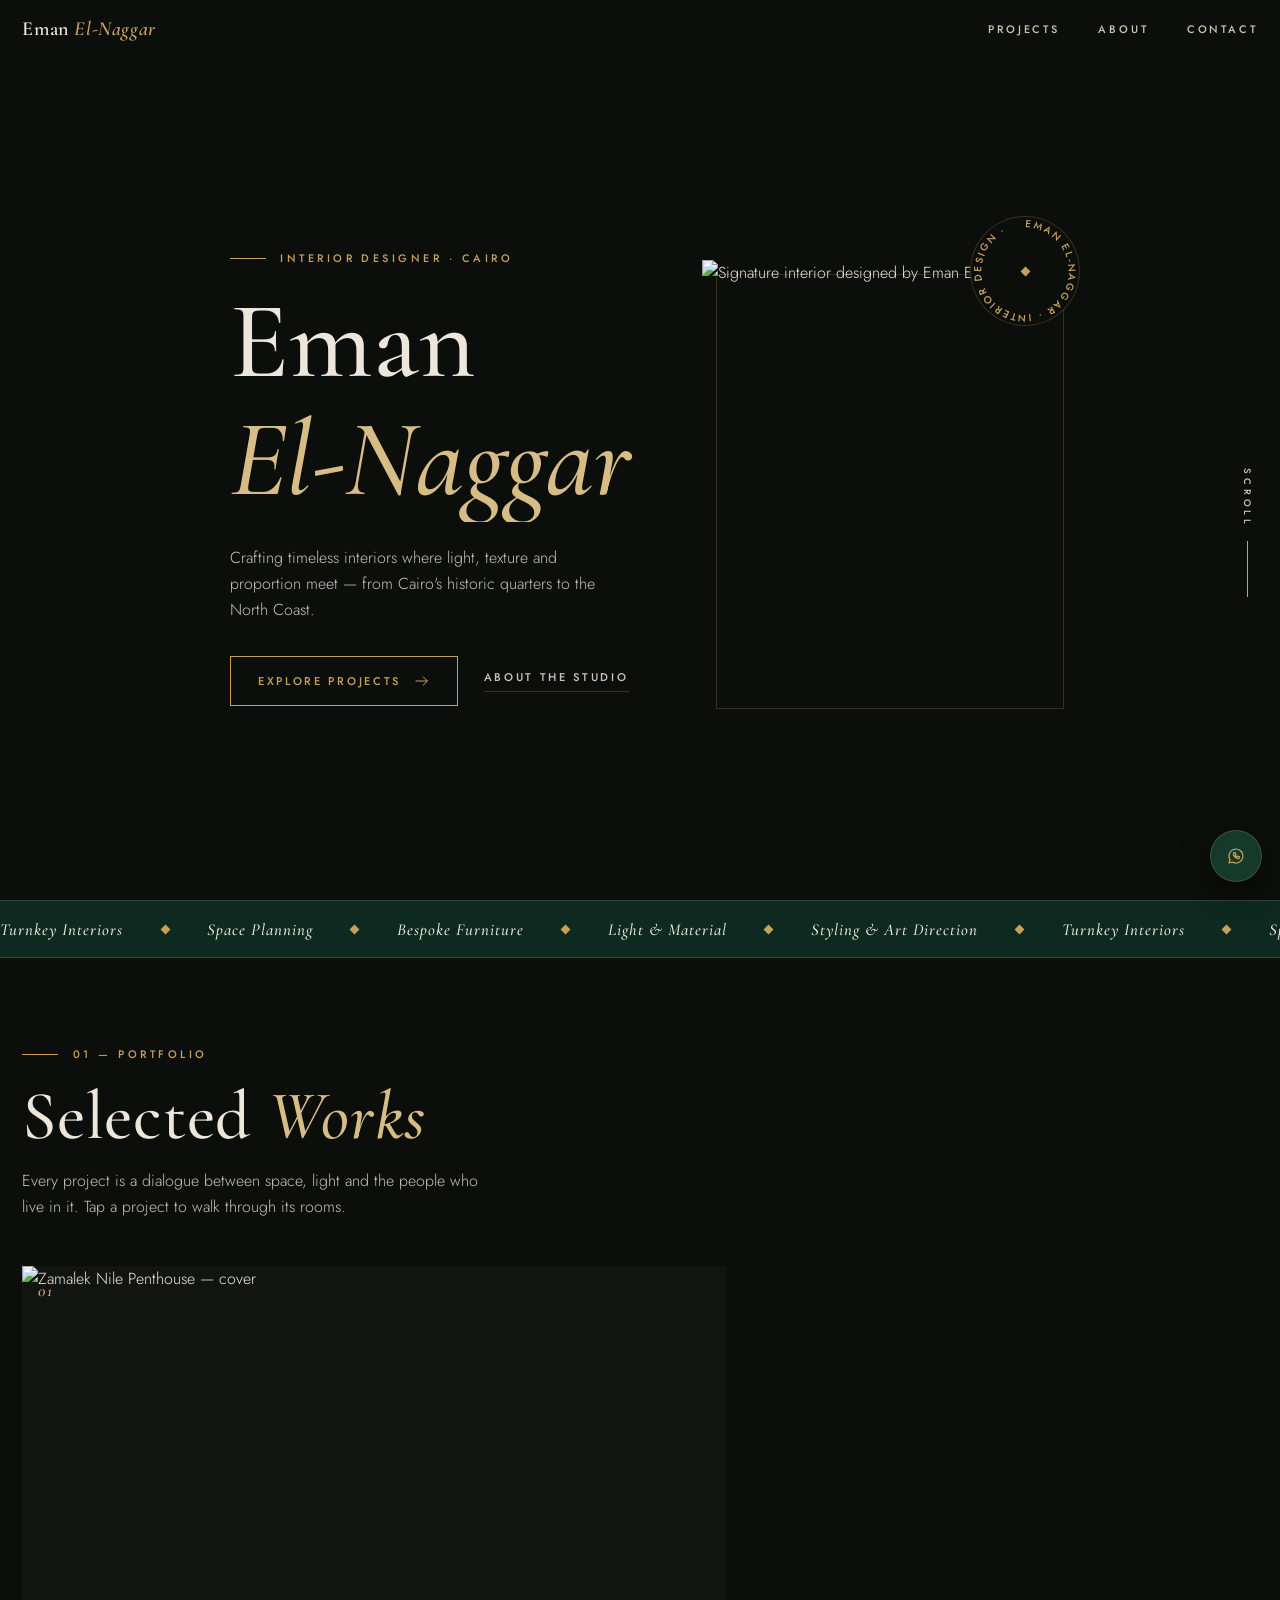
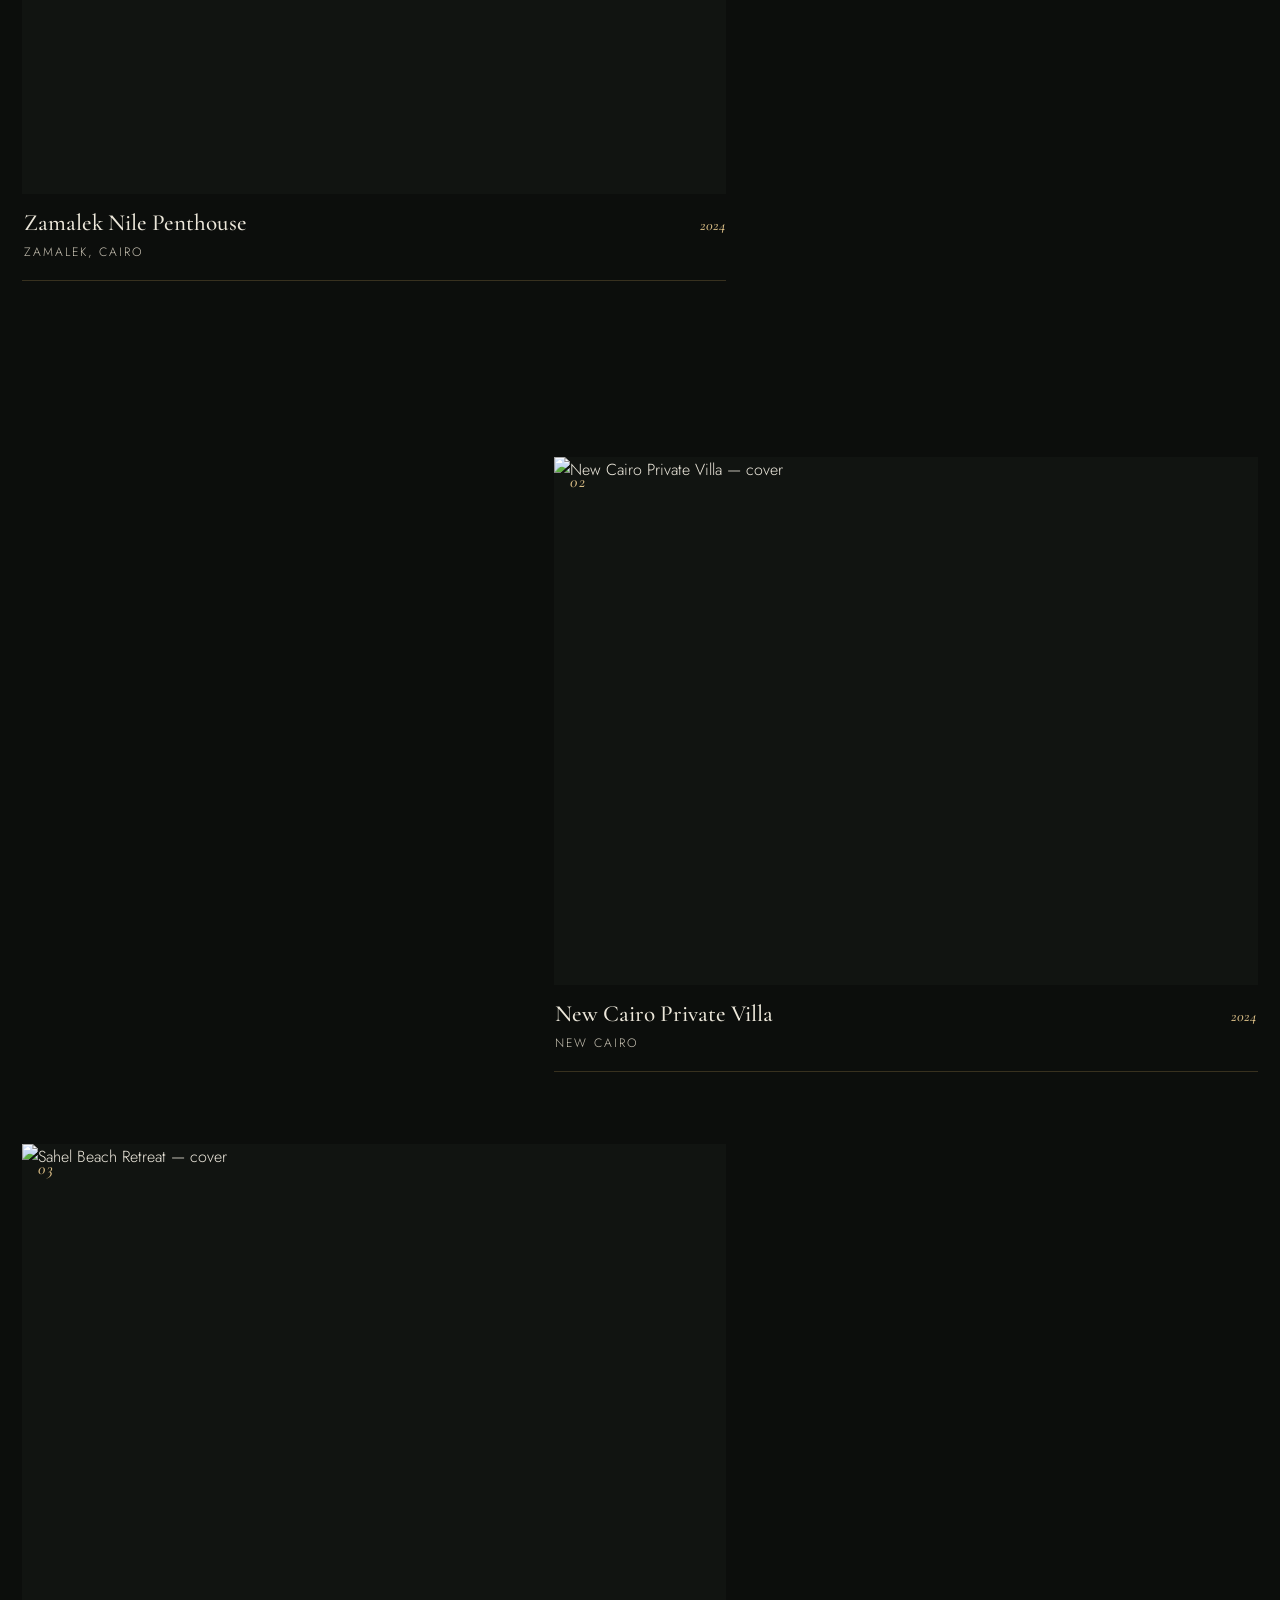
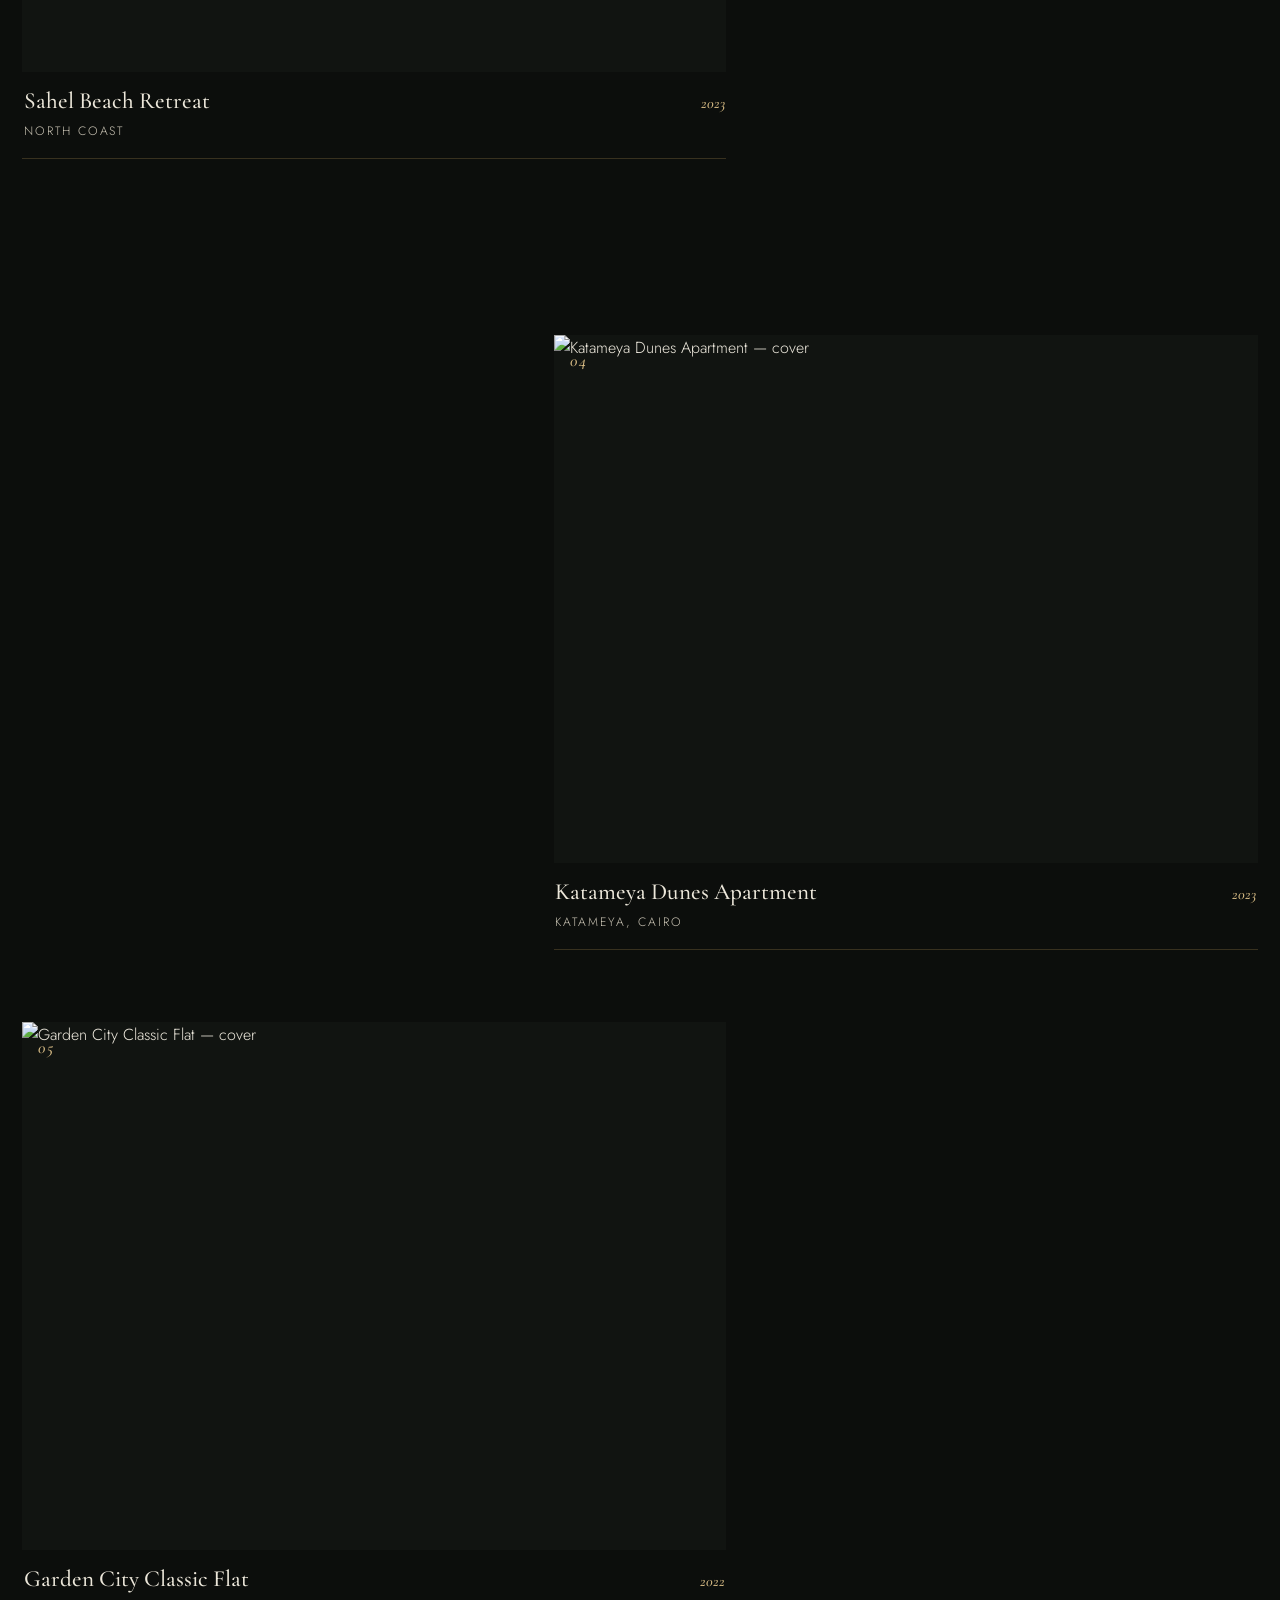
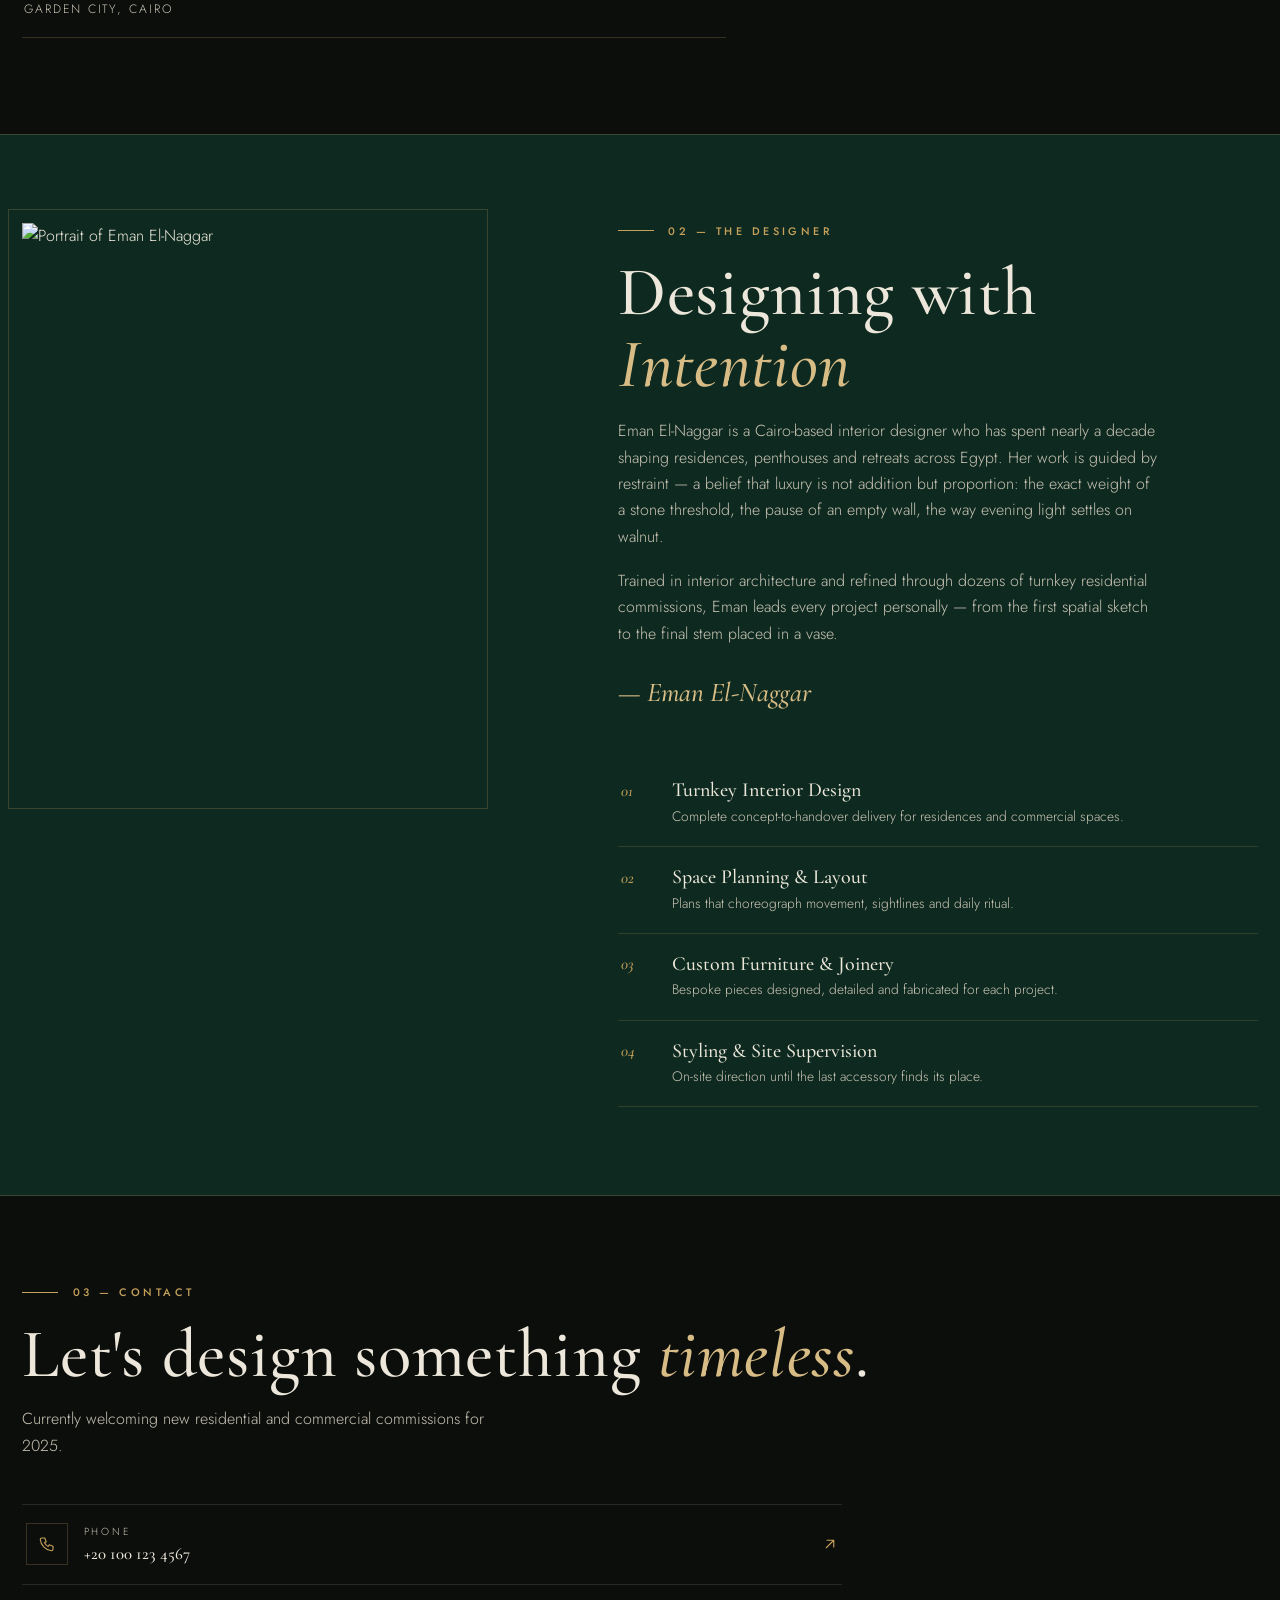
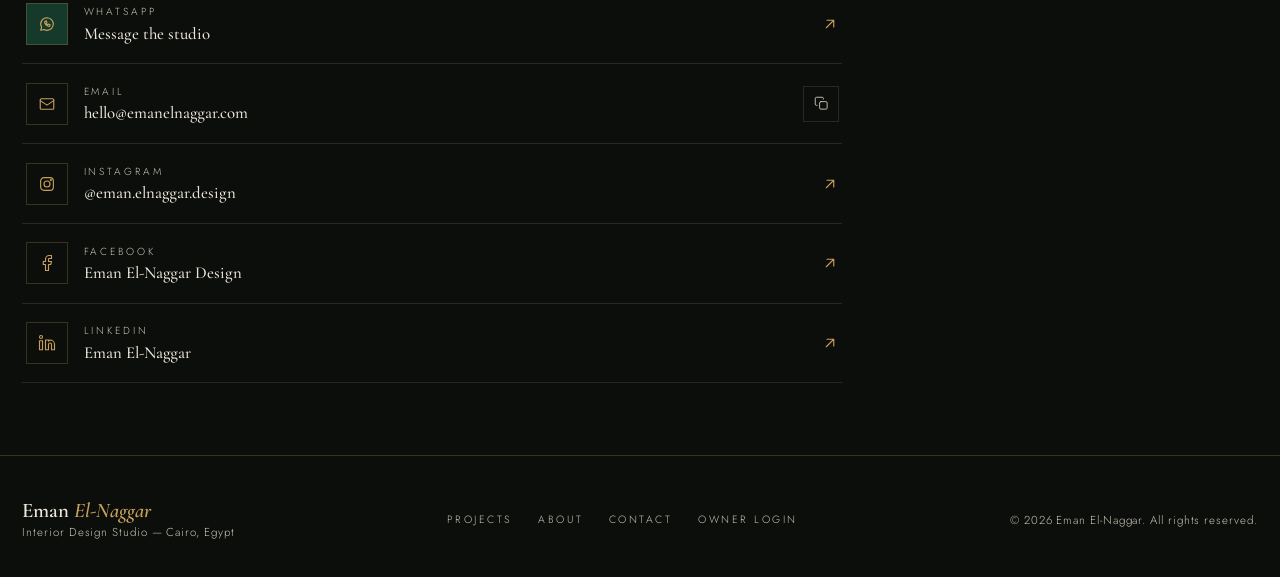
==== commit 4de1f336: "Add files via upload" ====
--- a/index.html
+++ b/index.html
@@ -1,979 +1,259 @@
+<!-- ======================= index.html ======================= -->
 <!DOCTYPE html>
 <html lang="en">
 <head>
 <meta charset="UTF-8">
-<meta name="viewport" content="width=device-width, initial-scale=1.0, viewport-fit=cover">
-<meta name="theme-color" content="#0D0C0A">
-<title>Eman El-Naggar — Interior Architecture & Design</title>
-<meta name="description" content="Eman El-Naggar — interior architect based in Cairo. Residential interiors where deep emerald calm meets gilded light.">
+<meta name="viewport" content="width=device-width, initial-scale=1.0">
+<meta name="theme-color" content="#0c0e0c">
+<meta name="description" content="Eman El-Naggar — Cairo-based interior designer. Timeless residential and commercial interiors.">
+<title>Eman El-Naggar — Interior Designer</title>
 <link rel="preconnect" href="https://fonts.googleapis.com">
 <link rel="preconnect" href="https://fonts.gstatic.com" crossorigin>
 <link href="https://fonts.googleapis.com/css2?family=Cormorant+Garamond:ital,wght@0,400;0,500;0,600;1,400;1,500&family=Jost:ital,wght@0,300;0,400;0,500;1,300&display=swap" rel="stylesheet">
-<link rel="preload" as="image" href="https://picsum.photos/seed/en-hero/1800/1100.jpg">
-<style>
-/* ============ Tokens & base ============ */
-:root{
-  --black:#0D0C0A; --black-2:#151310;
-  --green:#0C3B2A; --green-deep:#082A1E;
-  --gold:#C8A25C;  --gold-bright:#E7CD92;
-  --ivory:#F2ECE1; --muted:#A39A88;
-  --line:rgba(200,162,92,.25);
-  --serif:'Cormorant Garamond',serif;
-  --sans:'Jost',sans-serif;
-}
-*{margin:0;padding:0;box-sizing:border-box;-webkit-tap-highlight-color:transparent}
-html{scroll-behavior:smooth}
-body{background:var(--black);color:var(--ivory);font:300 16px/1.75 var(--sans);overflow-x:hidden}
-body.locked{overflow:hidden}
-img{max-width:100%;display:block}
-button{font:inherit;color:inherit;background:none;border:0;cursor:pointer}
-a{color:inherit;text-decoration:none}
-::selection{background:var(--green);color:var(--gold-bright)}
-::-webkit-scrollbar{width:10px}
-::-webkit-scrollbar-track{background:var(--black)}
-::-webkit-scrollbar-thumb{background:#2b2620;border-radius:6px}
-::-webkit-scrollbar-thumb:hover{background:var(--gold)}
-:focus-visible{outline:1px solid var(--gold);outline-offset:3px}
-section[id]{scroll-margin-top:84px}
-
-/* film grain — quiet tactility over flat colour */
-body::after{content:"";position:fixed;inset:0;z-index:2500;pointer-events:none;opacity:.05;
-  background-image:url("data:image/svg+xml,%3Csvg xmlns='http://www.w3.org/2000/svg' width='160' height='160'%3E%3Cfilter id='n'%3E%3CfeTurbulence type='fractalNoise' baseFrequency='0.85' numOctaves='2' stitchTiles='stitch'/%3E%3C/filter%3E%3Crect width='160' height='160' filter='url(%23n)'/%3E%3C/svg%3E")}
-
-.container{width:min(1240px,calc(100% - 48px));margin-inline:auto}
-@media(max-width:560px){.container{width:calc(100% - 40px)}}
-
-.kicker{display:flex;align-items:center;gap:14px;font-size:11px;letter-spacing:.35em;text-transform:uppercase;color:var(--gold)}
-.kicker i{display:inline-block;width:34px;height:1px;background:var(--gold)}
-.gold-i{color:var(--gold);font-style:italic;font-family:var(--serif)}
-h2{font-family:var(--serif);font-weight:500;font-size:clamp(2.3rem,5.5vw,4rem);line-height:1.08;margin-top:18px}
-.sec-note{color:var(--muted);font-size:14px;margin-top:14px;max-width:52ch}
-
-.reveal{opacity:0;transform:translateY(26px);transition:opacity .9s ease,transform .9s cubic-bezier(.22,.8,.24,1)}
-.reveal.in{opacity:1;transform:none}
-
-/* ============ Custom cursor (desktop only) ============ */
-.cursor{position:fixed;top:0;left:0;width:10px;height:10px;margin:-5px 0 0 -5px;border-radius:50%;
-  background:var(--gold);border:1px solid var(--gold);z-index:900;pointer-events:none;opacity:0;
-  display:none;align-items:center;justify-content:center;
-  transition:width .35s,height .35s,margin .35s,background .35s,opacity .3s}
-body.has-cursor .cursor{display:flex}
-.cursor span{opacity:0;font-size:9px;letter-spacing:.28em;text-transform:uppercase;color:var(--gold-bright);transition:.25s;white-space:nowrap}
-.cursor.hov{width:52px;height:52px;margin:-26px 0 0 -26px;background:rgba(200,162,92,.08)}
-.cursor.view{width:86px;height:86px;margin:-43px 0 0 -43px;background:rgba(8,42,30,.65)}
-.cursor.view span{opacity:1}
-body.has-cursor, body.has-cursor *{cursor:none!important}
-body.has-cursor input, body.has-cursor textarea, body.has-cursor select{cursor:text!important}
-
-/* ============ Header ============ */
-.site-head{position:fixed;top:0;left:0;right:0;z-index:300;transition:background .4s,border-color .4s;border-bottom:1px solid transparent}
-.site-head.scrolled{background:rgba(13,12,10,.9);backdrop-filter:blur(12px);-webkit-backdrop-filter:blur(12px);border-bottom-color:var(--line)}
-.head-in{display:flex;align-items:center;justify-content:space-between;height:74px}
-.brand{display:flex;align-items:center;gap:14px}
-.brand-mark{width:40px;height:40px;border:1px solid var(--gold);display:grid;place-items:center;font-family:var(--serif);font-size:1.25rem;color:var(--gold);flex:none}
-.brand-text strong{display:block;font-family:var(--serif);font-weight:500;font-size:1.05rem;letter-spacing:.04em;line-height:1.1}
-.brand-text em{display:block;font-style:normal;font-size:8.5px;letter-spacing:.45em;text-transform:uppercase;color:var(--gold);margin-top:3px}
-.main-nav{display:flex;align-items:center;gap:clamp(22px,3vw,40px)}
-.main-nav a{font-size:11.5px;letter-spacing:.22em;text-transform:uppercase;position:relative;padding:6px 0}
-.main-nav a:not(.btn)::after{content:"";position:absolute;left:0;bottom:0;width:100%;height:1px;background:var(--gold);transform:scaleX(0);transform-origin:right;transition:transform .4s}
-.main-nav a:not(.btn):hover::after{transform:scaleX(1);transform-origin:left}
-.main-nav a:not(.btn):hover{color:var(--gold-bright)}
-.btn{display:inline-flex;align-items:center;justify-content:center;gap:10px;border:1px solid var(--gold);color:var(--gold);font-size:11.5px;letter-spacing:.22em;text-transform:uppercase;padding:14px 26px;transition:background .35s,color .35s}
-.btn:hover{background:var(--gold);color:var(--black)}
-.btn--solid{background:var(--gold);color:var(--black)}
-.btn--solid:hover{background:var(--gold-bright);border-color:var(--gold-bright)}
-.burger{display:none;width:44px;height:44px;position:relative;z-index:320}
-.burger span{position:absolute;left:10px;right:10px;height:1px;background:var(--ivory);transition:.4s}
-.burger span:nth-child(1){top:18px}.burger span:nth-child(2){top:26px}
-.burger.open span:nth-child(1){top:22px;transform:rotate(45deg)}
-.burger.open span:nth-child(2){top:22px;transform:rotate(-45deg)}
-@media(max-width:880px){.main-nav{display:none}.burger{display:block}}
-
-/* mobile menu */
-.mnav{position:fixed;inset:0;z-index:200;background:var(--green-deep);display:flex;flex-direction:column;justify-content:space-between;
-  padding:110px 28px calc(30px + env(safe-area-inset-bottom));
-  opacity:0;visibility:hidden;transition:opacity .45s,visibility .45s}
-.mnav.open{opacity:1;visibility:visible}
-.mnav nav a{display:flex;align-items:baseline;gap:18px;font-family:var(--serif);font-size:clamp(2.1rem,8vw,3rem);padding:14px 0;border-bottom:1px solid rgba(242,236,225,.1);
-  opacity:0;transform:translateY(18px);transition:.5s}
-.mnav.open nav a{opacity:1;transform:none}
-.mnav.open nav a:nth-child(1){transition-delay:.08s}.mnav.open nav a:nth-child(2){transition-delay:.16s}
-.mnav.open nav a:nth-child(3){transition-delay:.24s}.mnav.open nav a:nth-child(4){transition-delay:.32s}
-.mnav nav a small{font-family:var(--sans);font-size:11px;letter-spacing:.3em;color:var(--gold)}
-.mnav nav a:hover{color:var(--gold-bright)}
-.mnav-foot{display:flex;flex-direction:column;gap:18px}
-.mnav-foot .btn{align-self:flex-start}
-.mnav-foot p{font-size:12px;letter-spacing:.15em;color:rgba(242,236,225,.55)}
-
-/* ============ Hero ============ */
-.hero{position:relative;min-height:100vh;min-height:100svh;display:flex;flex-direction:column;justify-content:center;overflow:hidden}
-.hero-media{position:absolute;inset:0}
-.hero-media img{width:100%;height:100%;object-fit:cover;animation:kb 3.2s cubic-bezier(.22,.8,.24,1) both}
-@keyframes kb{from{transform:scale(1.12)}to{transform:scale(1)}}
-.hero-scrim{position:absolute;inset:0;background:linear-gradient(180deg,rgba(13,12,10,.6) 0%,rgba(13,12,10,.3) 42%,rgba(13,12,10,.95) 100%)}
-.hero-inner{position:relative;z-index:2;padding-top:110px}
-.hero-kicker{display:flex;align-items:center;gap:14px;font-size:11px;letter-spacing:.35em;text-transform:uppercase;color:var(--gold-bright);animation:fadeUp .9s .5s both}
-.hero-kicker i{width:44px;height:1px;background:var(--gold)}
-.hero-title{font-family:var(--serif);font-weight:500;font-size:clamp(3.3rem,13vw,9rem);line-height:.98;margin:26px 0 30px}
-.hero-title .line{display:block;overflow:hidden}
-.hero-title .w{display:inline-block;transform:translateY(115%);animation:rise 1.1s cubic-bezier(.22,.8,.24,1) forwards}
-.hero-title .line:nth-child(2) .w{animation-delay:.16s}
-@keyframes rise{to{transform:translateY(0)}}
-.hero-sub{max-width:46ch;color:rgba(242,236,225,.85);font-size:clamp(15px,1.8vw,18px);animation:fadeUp .9s .75s both}
-.hero-cta{display:flex;gap:16px;margin-top:38px;flex-wrap:wrap;animation:fadeUp .9s .95s both}
-@keyframes fadeUp{from{opacity:0;transform:translateY(20px)}to{opacity:1;transform:none}}
-.hero-foot{position:absolute;left:0;right:0;bottom:0;z-index:2;display:flex;align-items:flex-end;justify-content:space-between;padding:0 24px 26px;font-size:10.5px;letter-spacing:.3em;text-transform:uppercase;color:rgba(242,236,225,.6)}
-.scroll-cue{display:flex;flex-direction:column;align-items:center;gap:12px}
-.scroll-cue i{width:1px;height:54px;background:var(--gold);transform-origin:top;animation:cue 2s ease-in-out infinite}
-@keyframes cue{0%{transform:scaleY(0)}45%{transform:scaleY(1);transform-origin:top}55%{transform:scaleY(1);transform-origin:bottom}100%{transform:scaleY(0);transform-origin:bottom}}
-.hero-foot .hf-right{text-align:right}
-@media(max-width:560px){.hero-foot .hf-right{display:none}.hero-cta{flex-direction:column}.hero-cta .btn{width:100%}}
-
-/* ============ Marquee ============ */
-.marquee{border-block:1px solid var(--line);padding:16px 0;overflow:hidden;background:var(--black-2)}
-.mq-track{display:flex;width:max-content;animation:mq 30s linear infinite}
-.mq-group{display:flex;align-items:center;gap:44px;padding-right:44px}
-.mq-group span{font-size:11px;letter-spacing:.4em;text-transform:uppercase;color:var(--muted);white-space:nowrap}
-.mq-group i{width:6px;height:6px;border:1px solid var(--gold);transform:rotate(45deg);flex:none}
-@keyframes mq{to{transform:translateX(-50%)}}
-
-/* ============ Works ============ */
-.works{padding:clamp(90px,12vw,150px) 0}
-.sec-head{display:flex;align-items:flex-end;justify-content:space-between;gap:30px;margin-bottom:clamp(60px,9vw,110px);flex-wrap:wrap}
-.works-list{display:grid;grid-template-columns:repeat(12,1fr);column-gap:clamp(16px,3vw,40px);row-gap:clamp(80px,11vw,150px)}
-.work{display:grid;grid-template-columns:repeat(12,1fr);column-gap:clamp(16px,3vw,40px)}
-.work-fig{position:relative}
-.work-num{position:absolute;z-index:2;top:-.52em;font-family:var(--serif);font-weight:500;line-height:1;
-  font-size:clamp(4.2rem,8vw,7.5rem);color:transparent;-webkit-text-stroke:1px rgba(200,162,92,.75);pointer-events:none}
-.work-media{display:block;width:100%;position:relative;overflow:hidden;background:var(--black-2)}
-.work-media img{width:100%;height:100%;object-fit:cover;transition:transform 1.1s cubic-bezier(.22,.8,.24,1)}
-.work-media::after{content:"";position:absolute;inset:16px;border:1px solid var(--gold);opacity:0;transition:.55s}
-.work-media:hover img,.work-media:focus-visible img{transform:scale(1.05)}
-.work-media:hover::after,.work-media:focus-visible::after{inset:10px;opacity:.9}
-.work-open{position:absolute;right:14px;bottom:14px;width:44px;height:44px;border:1px solid var(--gold);border-radius:50%;
-  display:grid;place-items:center;color:var(--gold);background:rgba(13,12,10,.5);backdrop-filter:blur(4px);transition:.35s}
-.work-open svg{width:16px;height:16px}
-.work-media:hover .work-open{background:var(--gold);color:var(--black);transform:scale(1.08)}
-.work-meta{font-size:10.5px;letter-spacing:.28em;text-transform:uppercase;color:var(--gold)}
-.work-title{font-family:var(--serif);font-weight:500;font-size:clamp(1.7rem,3vw,2.4rem);line-height:1.15;margin:12px 0 12px}
-.work-desc{color:var(--muted);font-size:14.5px;max-width:44ch}
-.work-link{display:inline-flex;align-items:center;gap:10px;margin-top:22px;font-size:11.5px;letter-spacing:.24em;text-transform:uppercase;color:var(--gold);border-bottom:1px solid var(--gold);padding-bottom:7px;transition:color .3s}
-.work-link svg{width:18px;height:18px;transition:transform .35s}
-.work-link:hover{color:var(--gold-bright)}
-.work-link:hover svg{transform:translateX(6px)}
-
-/* staggered editorial placement */
-.work--a .work-fig{grid-column:1/8}.work--a .work-media{aspect-ratio:4/5}.work--a .work-info{grid-column:8/13;align-self:end;padding-left:clamp(22px,3vw,52px)}
-.work--a .work-num{left:-12px}
-.work--b{align-items:start}
-.work--b .work-fig{grid-column:6/13}.work--b .work-media{aspect-ratio:16/10}.work--b .work-info{grid-column:1/6;padding-right:clamp(10px,2vw,30px);padding-top:clamp(20px,4vw,60px)}
-.work--b .work-num{right:-12px}
-.work--c .work-fig{grid-column:2/8}.work--c .work-media{aspect-ratio:4/5}.work--c .work-info{grid-column:8/13;align-self:center;padding-left:clamp(22px,3vw,52px)}
-.work--c .work-num{left:-12px}
-.work--d{align-items:end}
-.work--d .work-fig{grid-column:7/13}.work--d .work-media{aspect-ratio:16/10}.work--d .work-info{grid-column:1/6;padding-right:clamp(10px,2vw,30px)}
-.work--d .work-num{right:-12px}
-.work--e .work-fig{grid-column:3/11}.work--e .work-media{aspect-ratio:21/9}
-.work--e .work-info{grid-column:3/11;text-align:center;margin-top:30px}
-.work--e .work-desc,.work--e .work-meta{margin-inline:auto}
-.work--e .work-num{left:50%;transform:translateX(-50%)}
-
-@media(max-width:880px){
-  .work{display:block}
-  .work .work-fig{margin:0 0 22px}
-  .work .work-info{padding:0!important}
-  .work--e .work-info{text-align:left}.work--e .work-desc,.work--e .work-meta{margin-inline:0}
-  .work--e .work-num{left:-8px;transform:none}
-  .work-num{font-size:clamp(3.6rem,14vw,5rem);top:-.5em}
-}
-
-/* ============ Studio ============ */
-.studio{padding:clamp(90px,12vw,150px) 0;border-top:1px solid var(--line)}
-.studio-grid{display:grid;grid-template-columns:5fr 6fr;gap:clamp(50px,7vw,110px);align-items:start}
-.portrait{position:relative;max-width:440px}
-.portrait::before{content:"";position:absolute;top:22px;left:22px;right:-18px;bottom:-18px;background:var(--green)}
-.portrait img{position:relative;z-index:1;width:100%;aspect-ratio:4/5;object-fit:cover;border:1px solid rgba(200,162,92,.5)}
-.portrait figcaption{position:relative;z-index:1;margin-top:16px;font-size:10px;letter-spacing:.3em;text-transform:uppercase;color:var(--muted)}
-.studio-copy p{margin-top:22px;color:rgba(242,236,225,.82);max-width:56ch}
-.studio-sign{font-family:var(--serif);font-style:italic;font-size:1.6rem;color:var(--gold);margin-top:26px}
-.ledger{display:flex;flex-wrap:wrap;gap:clamp(26px,5vw,60px);margin-top:44px;padding-top:36px;border-top:1px solid var(--line)}
-.ledger-num{display:block;font-family:var(--serif);font-weight:500;font-size:clamp(2.1rem,4vw,3rem);color:var(--gold);line-height:1}
-.ledger-label{font-size:10px;letter-spacing:.28em;text-transform:uppercase;color:var(--muted)}
-.featured{margin-top:42px;font-size:10.5px;letter-spacing:.24em;text-transform:uppercase;color:var(--muted)}
-.featured b{color:var(--gold);font-weight:400}
-@media(max-width:880px){.studio-grid{grid-template-columns:1fr}}
-
-/* ============ Services (green) ============ */
-.services{background:var(--green);padding:clamp(90px,12vw,150px) 0;border-top:1px solid var(--line)}
-.services .sec-note{color:rgba(242,236,225,.6)}
-.acc{margin-top:clamp(46px,6vw,80px);border-top:1px solid rgba(242,236,225,.16)}
-.acc-item{border-bottom:1px solid rgba(242,236,225,.16)}
-.acc-head{display:flex;align-items:center;gap:clamp(18px,4vw,44px);width:100%;text-align:left;padding:clamp(22px,3.5vw,34px) 4px;transition:background .3s}
-.acc-head:hover{background:rgba(242,236,225,.035)}
-.acc-num{font-family:var(--serif);font-size:clamp(1.2rem,2.4vw,1.7rem);color:var(--gold);flex:none;width:2.4ch}
-.acc-title{font-family:var(--serif);font-weight:500;font-size:clamp(1.35rem,3.4vw,2.1rem);line-height:1.2;flex:1}
-.acc-x{position:relative;width:20px;height:20px;flex:none}
-.acc-x::before,.acc-x::after{content:"";position:absolute;background:var(--gold);transition:transform .45s}
-.acc-x::before{left:0;right:0;top:9px;height:1px}
-.acc-x::after{top:0;bottom:0;left:9px;width:1px}
-.acc-item.open .acc-x::after{transform:rotate(90deg)}
-.acc-body{display:grid;grid-template-rows:0fr;transition:grid-template-rows .55s cubic-bezier(.22,.8,.24,1)}
-.acc-item.open .acc-body{grid-template-rows:1fr}
-.acc-in{overflow:hidden}
-.acc-in p{color:rgba(242,236,225,.78);max-width:62ch;padding:0 4px 8px calc(2.4ch + clamp(18px,4vw,44px))}
-.acc-tags{font-size:10.5px;letter-spacing:.24em;text-transform:uppercase;color:var(--gold);padding-bottom:30px}
-@media(max-width:560px){.acc-in p,.acc-tags{padding-left:0}}
-
-/* ============ Quote ============ */
-.quote{background:var(--black-2);border-block:1px solid var(--line);padding:clamp(80px,10vw,130px) 0;text-align:center}
-.q-mark{display:block;font-family:var(--serif);font-size:4.5rem;line-height:.4;color:var(--gold);margin-bottom:34px}
-.quote blockquote{font-family:var(--serif);font-style:italic;font-weight:400;font-size:clamp(1.45rem,3.2vw,2.25rem);line-height:1.55;max-width:21em;margin-inline:auto}
-.q-by{margin-top:30px;font-size:10.5px;letter-spacing:.3em;text-transform:uppercase;color:var(--gold)}
-
-/* ============ Contact ============ */
-.contact{padding:clamp(90px,12vw,150px) 0}
-.contact-grid{display:grid;grid-template-columns:1fr 1.15fr;gap:clamp(50px,7vw,100px);margin-top:clamp(50px,7vw,80px)}
-.c-item{display:flex;gap:18px;align-items:flex-start;padding:20px 0;border-bottom:1px solid var(--line)}
-.c-item svg{width:18px;height:18px;color:var(--gold);flex:none;margin-top:5px}
-.c-item small{display:block;font-size:9.5px;letter-spacing:.3em;text-transform:uppercase;color:var(--muted);margin-bottom:4px}
-.c-item a,.c-item span{font-family:var(--serif);font-size:1.2rem;transition:color .3s}
-.c-item a:hover{color:var(--gold-bright)}
-.form-panel{border:1px solid var(--line);padding:clamp(26px,4vw,48px)}
-.form-panel h3{font-family:var(--serif);font-weight:500;font-size:1.5rem;margin-bottom:28px}
-.field{display:flex;flex-direction:column;gap:8px;margin-bottom:26px}
-.field label{font-size:10px;letter-spacing:.3em;text-transform:uppercase;color:var(--gold)}
-.field input,.field select,.field textarea{background:transparent;border:0;border-bottom:1px solid rgba(200,162,92,.35);border-radius:0;color:var(--ivory);font:300 15.5px var(--sans);padding:10px 2px;outline:none;transition:border-color .3s;width:100%}
-.field input:focus,.field select:focus,.field textarea:focus{border-color:var(--gold)}
-.field textarea{resize:vertical;min-height:64px}
-select option{background:var(--black-2);color:var(--ivory)}
-.selwrap{position:relative}
-.selwrap svg{position:absolute;right:4px;top:50%;transform:translateY(-50%);width:14px;height:14px;color:var(--gold);pointer-events:none}
-.selwrap select{appearance:none;-webkit-appearance:none;padding-right:28px}
-.field.err input{border-color:#C96B5B}
-.form-note{font-size:12px;color:var(--muted);margin-top:18px}
-@media(max-width:880px){.contact-grid{grid-template-columns:1fr}}
-
-/* ============ Footer ============ */
-.site-foot{background:var(--green-deep);border-top:1px solid var(--gold);padding-top:clamp(60px,8vw,90px);overflow:hidden}
-.foot-grid{display:grid;grid-template-columns:1.4fr 1fr 1fr;gap:clamp(36px,5vw,70px)}
-.foot-brand p{color:rgba(242,236,225,.6);font-size:14px;margin-top:16px;max-width:30ch}
-.foot-h{font-size:10px;letter-spacing:.32em;text-transform:uppercase;color:var(--gold);margin-bottom:20px}
-.foot-grid nav a,.foot-grid .foot-social a{display:block;padding:6px 0;color:rgba(242,236,225,.78);font-size:14.5px;transition:color .3s}
-.foot-grid nav a:hover,.foot-grid .foot-social a:hover{color:var(--gold-bright)}
-.foot-bottom{display:flex;justify-content:space-between;gap:16px;flex-wrap:wrap;margin-top:56px;padding:22px 0;border-top:1px solid rgba(242,236,225,.12);font-size:11px;letter-spacing:.14em;color:rgba(242,236,225,.5)}
-.foot-bottom a:hover{color:var(--gold-bright)}
-.foot-wm{line-height:.78;text-align:center;user-select:none;pointer-events:none}
-.foot-wm span{display:block;font-family:var(--serif);font-style:italic;font-size:clamp(3rem,14.5vw,12.5rem);color:transparent;-webkit-text-stroke:1px rgba(200,162,92,.22);transform:translateY(16%)}
-@media(max-width:880px){.foot-grid{grid-template-columns:1fr}}
-
-/* ============ Viewer (the expanding gallery) ============ */
-.viewer{position:fixed;inset:0;z-index:500;background:var(--black);display:flex;flex-direction:column;
-  height:100vh;height:100dvh;opacity:0;visibility:hidden;transition:opacity .45s,visibility .45s}
-.viewer.open{opacity:1;visibility:visible}
-.v-head{display:flex;align-items:center;gap:16px;padding:calc(12px + env(safe-area-inset-top)) 20px 12px;border-bottom:1px solid var(--line);position:relative}
-.v-head-txt{flex:1;min-width:0}
-.v-proj{font-family:var(--serif);font-weight:500;font-size:clamp(1.05rem,2.6vw,1.45rem);white-space:nowrap;overflow:hidden;text-overflow:ellipsis}
-.v-meta{font-size:9.5px;letter-spacing:.26em;text-transform:uppercase;color:var(--muted);margin-top:2px}
-.v-count{font-size:11px;letter-spacing:.22em;color:var(--gold);flex:none}
-.v-close{width:44px;height:44px;flex:none;border:1px solid var(--line);display:grid;place-items:center;color:var(--ivory);transition:.3s}
-.v-close:hover{border-color:var(--gold);color:var(--gold)}
-.v-close svg{width:16px;height:16px}
-.v-progress{position:absolute;left:0;bottom:-1px;height:1px;background:var(--gold);width:0;transition:width .5s ease}
-.v-stage{flex:1;min-height:0;position:relative;overflow:hidden;touch-action:none;background:var(--black-2)}
-.v-track{display:flex;height:100%;transition:transform .5s cubic-bezier(.22,.8,.24,1)}
-.v-slide{flex:0 0 100%;height:100%;background:var(--black-2)}
-.v-slide img{width:100%;height:100%;object-fit:cover;pointer-events:none;user-select:none;-webkit-user-drag:none;-webkit-touch-callout:none}
-.vs-nav{position:absolute;top:50%;transform:translateY(-50%);width:46px;height:46px;border:1px solid var(--line);
-  color:var(--gold);background:rgba(13,12,10,.55);backdrop-filter:blur(4px);display:grid;place-items:center;transition:.3s;z-index:2}
-.vs-nav svg{width:18px;height:18px}
-.vs-nav:hover{background:var(--gold);color:var(--black)}
-.vs-nav.off{opacity:.2;pointer-events:none}
-.vs-nav.prev{left:16px}.vs-nav.next{right:16px}
-@media(max-width:560px){.vs-nav{width:40px;height:40px}.vs-nav.prev{left:10px}.vs-nav.next{right:10px}}
-.v-hint{position:absolute;left:50%;bottom:18px;transform:translateX(-50%);z-index:2;pointer-events:none;
-  font-size:9.5px;letter-spacing:.3em;text-transform:uppercase;color:var(--gold-bright);
-  border:1px solid var(--line);background:rgba(13,12,10,.65);padding:9px 18px;opacity:0;transition:opacity .4s;white-space:nowrap}
-.v-hint.show{opacity:1}
-.v-cap{display:flex;align-items:baseline;justify-content:space-between;gap:10px 30px;padding:15px 20px;border-top:1px solid var(--line);min-height:84px}
-.vc-room{font-family:var(--serif);font-style:italic;font-weight:500;font-size:clamp(1.15rem,2.6vw,1.5rem);color:var(--gold-bright);flex:none}
-.vc-desc{color:var(--muted);font-size:13px;line-height:1.6;max-width:66ch;text-align:right}
-.v-cap.cap-anim{animation:capIn .5s ease both}
-@keyframes capIn{from{opacity:0;transform:translateY(8px)}to{opacity:1;transform:none}}
-@media(max-width:680px){.v-cap{flex-direction:column;gap:4px}.vc-desc{text-align:left}}
-.v-thumbs{display:flex;gap:10px;padding:12px 20px calc(14px + env(safe-area-inset-bottom));overflow-x:auto;scrollbar-width:none}
-.v-thumbs::-webkit-scrollbar{display:none}
-.v-thumb{flex:0 0 auto;width:66px;height:48px;overflow:hidden;border:1px solid transparent;opacity:.4;transition:.3s;padding:0}
-.v-thumb img{width:100%;height:100%;object-fit:cover}
-.v-thumb.active{border-color:var(--gold);opacity:1}
-
-/* ============ Toast & FAB ============ */
-.toast{position:fixed;left:50%;bottom:26px;transform:translate(-50%,16px);z-index:600;pointer-events:none;
-  background:var(--green);border:1px solid var(--gold);color:var(--ivory);padding:13px 24px;font-size:12.5px;letter-spacing:.08em;opacity:0;transition:.4s;max-width:88vw;text-align:center}
-.toast.show{opacity:1;transform:translate(-50%,0)}
-.fab{position:fixed;right:20px;bottom:20px;z-index:150;width:54px;height:54px;border-radius:50%;
-  background:var(--green);border:1px solid var(--gold);display:grid;place-items:center;color:var(--gold-bright);
-  opacity:0;visibility:hidden;transform:translateY(14px);transition:.4s}
-.fab.show{opacity:1;visibility:visible;transform:none}
-.fab:hover{background:var(--gold);color:var(--black)}
-.fab svg{width:23px;height:23px}
-
-@media (prefers-reduced-motion:reduce){
-  *,*::before,*::after{animation-duration:.01ms!important;animation-iteration-count:1!important;transition-duration:.01ms!important}
-  html{scroll-behavior:auto}
-}
-</style>
+<link rel="stylesheet" href="style.css">
 </head>
-<body>
-
-<div class="cursor" id="cursor" aria-hidden="true"><span>View</span></div>
-
-<!-- ============ Header ============ -->
-<header class="site-head" id="siteHead">
-  <div class="container head-in">
-    <a class="brand" href="#top" aria-label="Eman El-Naggar — home">
-      <span class="brand-mark" aria-hidden="true">E</span>
-      <span class="brand-text"><strong>Eman El-Naggar</strong><em>Interior Design</em></span>
-    </a>
-    <nav class="main-nav" aria-label="Primary">
-      <a href="#works">Works</a>
-      <a href="#studio">Studio</a>
-      <a href="#services">Services</a>
+<body data-page="public">
+
+<!-- SVG icon sprite -->
+<svg xmlns="http://www.w3.org/2000/svg" style="display:none" aria-hidden="true">
+  <symbol id="i-arrow" viewBox="0 0 24 24"><path d="M3 12h17M14 6l6 6-6 6"/></symbol>
+  <symbol id="i-left" viewBox="0 0 24 24"><path d="M21 12H4M10 6l-6 6 6 6"/></symbol>
+  <symbol id="i-up" viewBox="0 0 24 24"><path d="M7 17L17 7M8 7h9v9"/></symbol>
+  <symbol id="i-close" viewBox="0 0 24 24"><path d="M5 5l14 14M19 5L5 19"/></symbol>
+  <symbol id="i-menu" viewBox="0 0 24 24"><path d="M3 9h18M3 15h18"/></symbol>
+  <symbol id="i-plus" viewBox="0 0 24 24"><path d="M12 5v14M5 12h14"/></symbol>
+  <symbol id="i-pin" viewBox="0 0 24 24"><path d="M12 21s-7-5.3-7-11a7 7 0 0 1 14 0c0 5.7-7 11-7 11z"/><circle cx="12" cy="10" r="2.6"/></symbol>
+  <symbol id="i-cal" viewBox="0 0 24 24"><rect x="4" y="5" width="16" height="16" rx="1.5"/><path d="M4 10h16M8 3v4M16 3v4"/></symbol>
+  <symbol id="i-img" viewBox="0 0 24 24"><rect x="3" y="4" width="18" height="16" rx="2"/><circle cx="9" cy="10" r="1.8"/><path d="M4 18.5l5-5 4 4 3-3 4 4"/></symbol>
+  <symbol id="i-phone" viewBox="0 0 24 24"><path d="M5 4h4l2 5-2.4 1.4a12.5 12.5 0 0 0 5 5L15 13l5 2v4a2 2 0 0 1-2 2A17 17 0 0 1 3 6a2 2 0 0 1 2-2z"/></symbol>
+  <symbol id="i-wa" viewBox="0 0 24 24"><path d="M12 3.6a8.4 8.4 0 0 0-7.2 12.7L3.6 20.4l4.2-1.1A8.4 8.4 0 1 0 12 3.6z"/><path d="M9.1 8.3c-.4.9-.4 2 .4 3.2a8.4 8.4 0 0 0 3 3c1.2.7 2.3.8 3.2.4l.5-2-2.2-.8-.9.9a6.6 6.6 0 0 1-2.1-2.1l.9-.9-.8-2.2-2 .5z"/></symbol>
+  <symbol id="i-mail" viewBox="0 0 24 24"><rect x="3" y="5" width="18" height="14" rx="1.5"/><path d="M3 7.5l9 6 9-6"/></symbol>
+  <symbol id="i-ig" viewBox="0 0 24 24"><rect x="3.5" y="3.5" width="17" height="17" rx="4.5"/><circle cx="12" cy="12" r="4"/><circle cx="17.2" cy="6.8" r=".7"/></symbol>
+  <symbol id="i-fb" viewBox="0 0 24 24"><path d="M18 2h-3a5 5 0 0 0-5 5v3H7v4h3v8h4v-8h3l1-4h-4V7a1 1 0 0 1 1-1h3z"/></symbol>
+  <symbol id="i-in" viewBox="0 0 24 24"><path d="M16 8a6 6 0 0 1 6 6v7h-4v-7a2 2 0 0 0-4 0v7h-4V8h4v1.5A6 6 0 0 1 16 8z"/><rect x="2" y="9" width="4" height="12"/><circle cx="4" cy="4" r="2"/></symbol>
+  <symbol id="i-copy" viewBox="0 0 24 24"><rect x="9" y="9" width="12" height="12" rx="2"/><path d="M5 15H4a2 2 0 0 1-2-2V4a2 2 0 0 1 2-2h9a2 2 0 0 1 2 2v1"/></symbol>
+  <symbol id="i-check" viewBox="0 0 24 24"><path d="M4.5 12.5l5 5L19.5 7"/></symbol>
+  <symbol id="i-lock" viewBox="0 0 24 24"><rect x="5" y="11" width="14" height="9.5" rx="1.5"/><path d="M8 11V7.5a4 4 0 0 1 8 0V11M12 15v2.5"/></symbol>
+</svg>
+
+<!-- Header -->
+<header class="header" id="header">
+  <a class="brand" href="#top">Eman <i>El-Naggar</i></a>
+  <nav class="nav">
+    <a href="#projects">Projects</a>
+    <a href="#about">About</a>
+    <a href="#contact">Contact</a>
+  </nav>
+  <button class="burger" id="burger" aria-label="Open menu"><svg class="ic"><use href="#i-menu"/></svg></button>
+</header>
+
+<!-- Fullscreen menu (mobile) -->
+<div class="menu" id="menu" aria-hidden="true">
+  <button class="icon-btn menu-close" id="menuClose" aria-label="Close menu"><svg class="ic"><use href="#i-close"/></svg></button>
+  <ul class="menu-list">
+    <li style="--d:.15s"><a href="#projects" class="menu-link"><span>01</span>Projects</a></li>
+    <li style="--d:.24s"><a href="#about" class="menu-link"><span>02</span>About</a></li>
+    <li style="--d:.33s"><a href="#contact" class="menu-link"><span>03</span>Contact</a></li>
+  </ul>
+  <p class="menu-foot">Cairo · Egypt — <a href="https://wa.me/201001234567" target="_blank" rel="noopener">WhatsApp the studio</a></p>
+</div>
+
+<main>
+  <!-- Hero -->
+  <section class="hero" id="top">
+    <div class="wrap hero-inner">
+      <div class="hero-copy">
+        <p class="eyebrow rise" style="--d:.1s">Interior Designer · Cairo</p>
+        <h1 class="hero-name">
+          <span class="line"><span class="rise" style="--d:.22s">Eman</span></span>
+          <span class="line"><span class="rise it" style="--d:.36s">El-Naggar</span></span>
+        </h1>
+        <p class="hero-sub rise" style="--d:.52s">Crafting timeless interiors where light, texture and proportion meet — from Cairo's historic quarters to the North Coast.</p>
+        <div class="hero-cta rise" style="--d:.64s">
+          <a href="#projects" class="btn">Explore Projects <svg class="ic"><use href="#i-arrow"/></svg></a>
+          <a href="#about" class="link-quiet">About the studio</a>
+        </div>
+      </div>
+      <div class="hero-media rise" style="--d:.45s">
+        <span class="frame" aria-hidden="true"></span>
+        <img src="https://picsum.photos/seed/eman-hero/1000/1250.jpg" alt="Signature interior designed by Eman El-Naggar" onerror="imgErr(this)">
+        <div class="badge" aria-hidden="true">
+          <svg viewBox="0 0 108 108">
+            <defs><path id="badge-circ" d="M54,14 a40,40 0 1,1 -0.01,0"/></defs>
+            <text><textPath href="#badge-circ">EMAN EL-NAGGAR · INTERIOR DESIGN ·</textPath></text>
+          </svg>
+        </div>
+      </div>
+    </div>
+    <span class="scroll-cue" aria-hidden="true">Scroll</span>
+  </section>
+
+  <!-- Marquee -->
+  <div class="marquee" aria-hidden="true">
+    <div class="marquee-track">
+      <div class="marquee-group">
+        <span>Turnkey Interiors</span><i class="diamond"></i>
+        <span>Space Planning</span><i class="diamond"></i>
+        <span>Bespoke Furniture</span><i class="diamond"></i>
+        <span>Light &amp; Material</span><i class="diamond"></i>
+        <span>Styling &amp; Art Direction</span><i class="diamond"></i>
+      </div>
+      <div class="marquee-group">
+        <span>Turnkey Interiors</span><i class="diamond"></i>
+        <span>Space Planning</span><i class="diamond"></i>
+        <span>Bespoke Furniture</span><i class="diamond"></i>
+        <span>Light &amp; Material</span><i class="diamond"></i>
+        <span>Styling &amp; Art Direction</span><i class="diamond"></i>
+      </div>
+    </div>
+  </div>
+
+  <!-- Projects -->
+  <section class="projects" id="projects">
+    <div class="wrap">
+      <header class="sec-head" data-reveal>
+        <p class="eyebrow">01 — Portfolio</p>
+        <h2 class="sec-title">Selected <em>Works</em></h2>
+        <p class="sec-note">Every project is a dialogue between space, light and the people who live in it. Tap a project to walk through its rooms.</p>
+      </header>
+      <div class="works" id="worksGrid"></div>
+    </div>
+  </section>
+
+  <!-- About -->
+  <section class="about" id="about">
+    <div class="wrap about-grid">
+      <div class="about-media" data-reveal>
+        <span class="frame" aria-hidden="true"></span>
+        <img src="https://picsum.photos/seed/eman-portrait/1000/1250.jpg" alt="Portrait of Eman El-Naggar" loading="lazy" onerror="imgErr(this)">
+      </div>
+      <div class="about-txt" data-reveal style="transition-delay:.12s">
+        <p class="eyebrow">02 — The Designer</p>
+        <h2 class="sec-title">Designing with <em>Intention</em></h2>
+        <p>Eman El-Naggar is a Cairo-based interior designer who has spent nearly a decade shaping residences, penthouses and retreats across Egypt. Her work is guided by restraint — a belief that luxury is not addition but proportion: the exact weight of a stone threshold, the pause of an empty wall, the way evening light settles on walnut.</p>
+        <p>Trained in interior architecture and refined through dozens of turnkey residential commissions, Eman leads every project personally — from the first spatial sketch to the final stem placed in a vase.</p>
+        <p class="about-sign">— Eman El-Naggar</p>
+        <div class="services">
+          <div class="service"><span class="service-num">01</span><div><h3>Turnkey Interior Design</h3><p>Complete concept-to-handover delivery for residences and commercial spaces.</p></div></div>
+          <div class="service"><span class="service-num">02</span><div><h3>Space Planning &amp; Layout</h3><p>Plans that choreograph movement, sightlines and daily ritual.</p></div></div>
+          <div class="service"><span class="service-num">03</span><div><h3>Custom Furniture &amp; Joinery</h3><p>Bespoke pieces designed, detailed and fabricated for each project.</p></div></div>
+          <div class="service"><span class="service-num">04</span><div><h3>Styling &amp; Site Supervision</h3><p>On-site direction until the last accessory finds its place.</p></div></div>
+        </div>
+      </div>
+    </div>
+  </section>
+
+  <!-- Contact -->
+  <section class="contact" id="contact">
+    <div class="wrap">
+      <header class="sec-head" data-reveal>
+        <p class="eyebrow">03 — Contact</p>
+        <h2 class="sec-title">Let's design something <em>timeless</em>.</h2>
+        <p class="sec-note">Currently welcoming new residential and commercial commissions for 2025.</p>
+      </header>
+      <div class="c-list" data-reveal>
+        <a class="c-row" href="tel:+201001234567">
+          <span class="c-ic"><svg class="ic"><use href="#i-phone"/></svg></span>
+          <span class="c-main"><span class="c-name">Phone</span><span class="c-val">+20 100 123 4567</span></span>
+          <svg class="ic"><use href="#i-up"/></svg>
+        </a>
+        <a class="c-row c-row--wa" href="https://wa.me/201001234567" target="_blank" rel="noopener">
+          <span class="c-ic"><svg class="ic"><use href="#i-wa"/></svg></span>
+          <span class="c-main"><span class="c-name">WhatsApp</span><span class="c-val">Message the studio</span></span>
+          <svg class="ic"><use href="#i-up"/></svg>
+        </a>
+        <div class="c-row">
+          <span class="c-ic"><svg class="ic"><use href="#i-mail"/></svg></span>
+          <a class="c-main" href="mailto:hello@emanelnaggar.com"><span class="c-name">Email</span><span class="c-val">hello@emanelnaggar.com</span></a>
+          <button class="c-copy" id="copyEmail" aria-label="Copy email address"><svg class="ic"><use href="#i-copy"/></svg></button>
+        </div>
+        <a class="c-row" href="https://instagram.com/eman.elnaggar.design" target="_blank" rel="noopener">
+          <span class="c-ic"><svg class="ic"><use href="#i-ig"/></svg></span>
+          <span class="c-main"><span class="c-name">Instagram</span><span class="c-val">@eman.elnaggar.design</span></span>
+          <svg class="ic"><use href="#i-up"/></svg>
+        </a>
+        <a class="c-row" href="https://facebook.com/emanelnaggar.design" target="_blank" rel="noopener">
+          <span class="c-ic"><svg class="ic"><use href="#i-fb"/></svg></span>
+          <span class="c-main"><span class="c-name">Facebook</span><span class="c-val">Eman El-Naggar Design</span></span>
+          <svg class="ic"><use href="#i-up"/></svg>
+        </a>
+        <a class="c-row" href="https://www.linkedin.com/in/eman-el-naggar" target="_blank" rel="noopener">
+          <span class="c-ic"><svg class="ic"><use href="#i-in"/></svg></span>
+          <span class="c-main"><span class="c-name">LinkedIn</span><span class="c-val">Eman El-Naggar</span></span>
+          <svg class="ic"><use href="#i-up"/></svg>
+        </a>
+      </div>
+    </div>
+  </section>
+</main>
+
+<footer class="footer">
+  <div class="wrap foot">
+    <div>
+      <p class="foot-brand">Eman <i>El-Naggar</i></p>
+      <p class="foot-legal">Interior Design Studio — Cairo, Egypt</p>
+    </div>
+    <nav class="foot-nav">
+      <a href="#projects">Projects</a>
+      <a href="#about">About</a>
       <a href="#contact">Contact</a>
-      <a class="btn" href="#contact">Consult</a>
+      <a href="admin.html">Owner Login</a>
     </nav>
-    <button class="burger" id="burger" aria-label="Open menu" aria-expanded="false" aria-controls="mnav">
-      <span></span><span></span>
+    <p class="foot-legal">© <span id="year"></span> Eman El-Naggar. All rights reserved.</p>
+  </div>
+</footer>
+
+<!-- Floating WhatsApp -->
+<a class="float" href="https://wa.me/201001234567" target="_blank" rel="noopener" aria-label="Chat on WhatsApp">
+  <svg class="ic"><use href="#i-wa"/></svg>
+</a>
+
+<!-- Project detail overlay -->
+<div class="detail" id="detail" role="dialog" aria-modal="true" aria-label="Project details">
+  <div class="detail-bar">
+    <span class="detail-idx" id="dIdx">01 / 05</span>
+    <button class="icon-btn" id="dClose" aria-label="Close project"><svg class="ic"><use href="#i-close"/></svg></button>
+  </div>
+  <div class="detail-hero" id="dHero">
+    <img id="dHeroImg" src="" alt="">
+    <span class="detail-chip" id="dChip"><svg class="ic" style="width:14px;height:14px"><use href="#i-img"/></svg> View Gallery</span>
+  </div>
+  <div class="detail-body wrap">
+    <p class="eyebrow">Project</p>
+    <h2 class="detail-title" id="dName"></h2>
+    <div class="detail-meta">
+      <span class="meta-item"><svg class="ic"><use href="#i-pin"/></svg><span id="dLoc"></span></span>
+      <span class="meta-item"><svg class="ic"><use href="#i-cal"/></svg><span id="dYear"></span></span>
+      <span class="meta-item"><svg class="ic"><use href="#i-img"/></svg><span id="dCount"></span></span>
+    </div>
+    <p class="detail-desc" id="dDesc"></p>
+    <div class="rooms">
+      <p class="eyebrow rooms-head">Rooms &amp; Spaces</p>
+      <div id="dRooms"></div>
+    </div>
+    <button class="next-proj" id="dNext">
+      <span><span class="eyebrow">Next Project</span><span class="next-name" id="dNextName"></span></span>
+      <svg class="ic"><use href="#i-arrow"/></svg>
     </button>
   </div>
-</header>
-
-<!-- mobile menu -->
-<div class="mnav" id="mnav" role="dialog" aria-label="Menu">
-  <nav aria-label="Mobile">
-    <a href="#works"><small>01</small>Works</a>
-    <a href="#studio"><small>02</small>Studio</a>
-    <a href="#services"><small>03</small>Services</a>
-    <a href="#contact"><small>04</small>Contact</a>
-  </nav>
-  <div class="mnav-foot">
-    <a class="btn" href="#contact">Book a consultation</a>
-    <p>+20 100 123 4567 · Zamalek, Cairo</p>
-  </div>
 </div>
 
-<main>
-  <!-- ============ Hero ============ -->
-  <section class="hero" id="top">
-    <div class="hero-media" aria-hidden="true">
-      <img src="https://picsum.photos/seed/en-hero/1800/1100.jpg" alt="">
-      <div class="hero-scrim"></div>
-    </div>
-    <div class="container hero-inner">
-      <p class="hero-kicker"><i></i>Interior Architect — Cairo · Est. 2009</p>
-      <h1 class="hero-title">
-        <span class="line"><span class="w">Eman</span></span>
-        <span class="line"><span class="w gold-i">El-Naggar</span></span>
-      </h1>
-      <p class="hero-sub">Residential interiors where deep emerald calm meets gilded light — homes composed for the way you actually live.</p>
-      <div class="hero-cta">
-        <a class="btn btn--solid" href="#works">View the works</a>
-        <a class="btn" href="#contact">Book a consultation</a>
-      </div>
-    </div>
-    <div class="hero-foot">
-      <div class="scroll-cue"><span>Scroll</span><i></i></div>
-      <p class="hf-right">Zamalek · Cairo — Available worldwide</p>
-    </div>
-  </section>
-
-  <!-- ============ Marquee ============ -->
-  <div class="marquee" aria-hidden="true">
-    <div class="mq-track">
-      <div class="mq-group">
-        <span>Residential Interiors</span><i></i><span>Turnkey Execution</span><i></i><span>Space Planning</span><i></i><span>Custom Furniture</span><i></i><span>Hospitality</span><i></i><span>Styling &amp; Art Direction</span><i></i>
-      </div>
-      <div class="mq-group">
-        <span>Residential Interiors</span><i></i><span>Turnkey Execution</span><i></i><span>Space Planning</span><i></i><span>Custom Furniture</span><i></i><span>Hospitality</span><i></i><span>Styling &amp; Art Direction</span><i></i>
-      </div>
-    </div>
-  </div>
-
-  <!-- ============ Works ============ -->
-  <section class="works" id="works">
-    <div class="container">
-      <div class="sec-head reveal">
-        <div>
-          <p class="kicker"><i></i>Selected Works</p>
-          <h2>Homes, <span class="gold-i">composed.</span></h2>
-        </div>
-        <p class="sec-note">Tap any home to walk through its rooms — every project opens into a full gallery of the spaces inside.</p>
-      </div>
-      <div class="works-list" id="worksList"><!-- rendered by JS from the PROJECTS data --></div>
-    </div>
-  </section>
-
-  <!-- ============ Studio ============ -->
-  <section class="studio" id="studio">
-    <div class="container studio-grid">
-      <figure class="portrait reveal">
-        <img src="https://picsum.photos/seed/en-portrait/900/1150.jpg" alt="Portrait of Eman El-Naggar in the studio" loading="lazy">
-        <figcaption>Eman El-Naggar — Principal Designer</figcaption>
-      </figure>
-      <div class="studio-copy reveal">
-        <p class="kicker"><i></i>The Studio</p>
-        <h2>Design is a quiet <span class="gold-i">act of memory.</span></h2>
-        <p>Eman El-Naggar is an interior architect based in Cairo. For over fifteen years she has composed residences across Egypt and the Gulf — from Zamalek heritage apartments to El Gouna lagoon villas — pairing deep, restful palettes with brass, travertine and hand-finished detail.</p>
-        <p>Every project begins the same way: with listening. Rooms are measured, yes — but so are mornings, gatherings, silences and light. What remains is a home that feels less decorated than inevitable.</p>
-        <p class="studio-sign">— Eman</p>
-        <div class="ledger">
-          <div><span class="ledger-num">15+</span><span class="ledger-label">Years of practice</span></div>
-          <div><span class="ledger-num">120+</span><span class="ledger-label">Residences delivered</span></div>
-          <div><span class="ledger-num">92%</span><span class="ledger-label">Clients by referral</span></div>
-        </div>
-        <p class="featured">As featured in <b>AD Middle East</b> · <b>Canvas</b> · <b>Elle Décor</b> · <b>DesignMENA</b></p>
-      </div>
-    </div>
-  </section>
-
-  <!-- ============ Services ============ -->
-  <section class="services" id="services">
-    <div class="container">
-      <div class="sec-head reveal">
-        <div>
-          <p class="kicker"><i></i>Services</p>
-          <h2>What the studio <span class="gold-i">does.</span></h2>
-        </div>
-        <p class="sec-note">Four ways we take a home from empty rooms to finished story.</p>
-      </div>
-      <div class="acc reveal" id="acc">
-        <div class="acc-item open">
-          <button class="acc-head" aria-expanded="true">
-            <span class="acc-num">01</span><span class="acc-title">Full-Home Interior Design</span><span class="acc-x" aria-hidden="true"></span>
-          </button>
-          <div class="acc-body"><div class="acc-in">
-            <p>The complete journey — from the first measured sketch to the last cushion placed. We handle concept, palette, lighting, joinery and site supervision as one continuous composition.</p>
-            <p class="acc-tags">Concept &amp; moodboards · Material palettes · Lighting design · Full drawing set</p>
-          </div></div>
-        </div>
-        <div class="acc-item">
-          <button class="acc-head" aria-expanded="false">
-            <span class="acc-num">02</span><span class="acc-title">Space Planning &amp; 3D Visualisation</span><span class="acc-x" aria-hidden="true"></span>
-          </button>
-          <div class="acc-body"><div class="acc-in">
-            <p>Before a single wall moves, you walk through your home in photoreal 3D. Layouts are tested against how you actually live — mornings, guests, Fridays.</p>
-            <p class="acc-tags">Layout options · Photoreal renders · Walkthrough animation</p>
-          </div></div>
-        </div>
-        <div class="acc-item">
-          <button class="acc-head" aria-expanded="false">
-            <span class="acc-num">03</span><span class="acc-title">Custom Furniture &amp; Joinery</span><span class="acc-x" aria-hidden="true"></span>
-          </button>
-          <div class="acc-body"><div class="acc-in">
-            <p>Pieces designed for the exact room they will live in, built by trusted Egyptian craftsmen in walnut, brass and upholstery.</p>
-            <p class="acc-tags">Made-to-measure · Upholstery · Metal &amp; wood workshops</p>
-          </div></div>
-        </div>
-        <div class="acc-item">
-          <button class="acc-head" aria-expanded="false">
-            <span class="acc-num">04</span><span class="acc-title">Turnkey Execution &amp; Styling</span><span class="acc-x" aria-hidden="true"></span>
-          </button>
-          <div class="acc-body"><div class="acc-in">
-            <p>One team, one timeline, one point of contact. We build, install and style — and hand back the keys when the home is photographed-ready.</p>
-            <p class="acc-tags">Site management · Procurement · Final styling</p>
-          </div></div>
-        </div>
-      </div>
-    </div>
-  </section>
-
-  <!-- ============ Quote ============ -->
-  <section class="quote" aria-label="Client testimonial">
-    <div class="container reveal">
-      <span class="q-mark" aria-hidden="true">“</span>
-      <blockquote>Eman didn't decorate our home — she translated us into rooms. Every guest asks who designed it; every evening, we're simply glad it's ours.</blockquote>
-      <p class="q-by">The El-Sherif Family — New Cairo Penthouse</p>
-    </div>
-  </section>
-
-  <!-- ============ Contact ============ -->
-  <section class="contact" id="contact">
-    <div class="container">
-      <div class="reveal">
-        <p class="kicker"><i></i>Contact</p>
-        <h2>Let's begin <span class="gold-i">your home.</span></h2>
-        <p class="sec-note">Tell me about your space — I reply personally within 48 hours.</p>
-      </div>
-      <div class="contact-grid">
-        <div class="reveal">
-          <div class="c-item">
-            <svg viewBox="0 0 24 24" fill="currentColor" aria-hidden="true"><path d="M17.472 14.382c-.297-.149-1.758-.867-2.03-.967-.273-.099-.471-.148-.67.15-.197.297-.767.966-.94 1.164-.173.199-.347.223-.644.075-.297-.15-1.255-.463-2.39-1.475-.883-.788-1.48-1.761-1.653-2.059-.173-.297-.018-.458.13-.606.134-.133.297-.347.446-.52.149-.174.198-.298.298-.497.099-.198.05-.371-.025-.52-.075-.149-.669-1.612-.916-2.207-.242-.579-.487-.5-.669-.51h-.57c-.198 0-.52.074-.792.372-.272.297-1.04 1.016-1.04 2.479 0 1.462 1.065 2.875 1.213 3.074.149.198 2.096 3.2 5.077 4.487.709.306 1.262.489 1.694.625.712.227 1.36.195 1.871.118.571-.085 1.758-.719 2.006-1.413.248-.694.248-1.289.173-1.413-.074-.124-.272-.198-.57-.347M12 21.785h-.004a9.87 9.87 0 0 1-5.031-1.378l-.361-.214-3.741.982.998-3.648-.235-.374a9.86 9.86 0 0 1-1.51-5.26c.001-5.45 4.436-9.884 9.888-9.884 2.64 0 5.122 1.03 6.988 2.898a9.83 9.83 0 0 1 2.893 6.994c-.003 5.45-4.437 9.884-9.885 9.884m8.413-18.297A11.82 11.82 0 0 0 12.05 0C5.495 0 .16 5.335.157 11.892c0 2.096.547 4.142 1.588 5.945L.057 24l6.305-1.654a11.88 11.88 0 0 0 5.683 1.448h.005c6.554 0 11.89-5.335 11.893-11.893a11.82 11.82 0 0 0-3.48-8.413"/></svg>
-            <div><small>WhatsApp / Phone</small><a href="https://wa.me/201001234567" target="_blank" rel="noopener">+20 100 123 4567</a></div>
-          </div>
-          <div class="c-item">
-            <svg viewBox="0 0 24 24" fill="none" stroke="currentColor" stroke-width="1.5" aria-hidden="true"><path d="M4 4h16a2 2 0 0 1 2 2v12a2 2 0 0 1-2 2H4a2 2 0 0 1-2-2V6a2 2 0 0 1 2-2z"/><path d="M22 6l-10 7L2 6"/></svg>
-            <div><small>Email</small><a href="mailto:studio@emanelnaggar.com">studio@emanelnaggar.com</a></div>
-          </div>
-          <div class="c-item">
-            <svg viewBox="0 0 24 24" fill="none" stroke="currentColor" stroke-width="1.5" aria-hidden="true"><rect x="2.5" y="2.5" width="19" height="19" rx="5"/><circle cx="12" cy="12" r="4"/><circle cx="17.3" cy="6.7" r=".8" fill="currentColor" stroke="none"/></svg>
-            <div><small>Instagram</small><a href="https://instagram.com" target="_blank" rel="noopener">@eman.elnaggar.interiors</a></div>
-          </div>
-          <div class="c-item">
-            <svg viewBox="0 0 24 24" fill="none" stroke="currentColor" stroke-width="1.5" aria-hidden="true"><path d="M21 10c0 7-9 13-9 13S3 17 3 10a9 9 0 0 1 18 0z"/><circle cx="12" cy="10" r="3"/></svg>
-            <div><small>Studio</small><span>14 Brazil Street, Zamalek, Cairo</span></div>
-          </div>
-        </div>
-        <form class="form-panel reveal" id="contactForm" novalidate>
-          <h3>Start a project</h3>
-          <div class="field" id="fName">
-            <label for="inName">Your name</label>
-            <input id="inName" type="text" autocomplete="name" placeholder="e.g. Hoda Sami">
-          </div>
-          <div class="field" id="fPhone">
-            <label for="inPhone">Phone / WhatsApp</label>
-            <input id="inPhone" type="tel" autocomplete="tel" placeholder="+20 1xx xxx xxxx">
-          </div>
-          <div class="field">
-            <label for="inType">I'm interested in</label>
-            <div class="selwrap">
-              <select id="inType">
-                <option>Full home design</option>
-                <option>Space planning &amp; 3D</option>
-                <option>Custom furniture</option>
-                <option>Styling only</option>
-                <option>Something else</option>
-              </select>
-              <svg viewBox="0 0 24 24" fill="none" stroke="currentColor" stroke-width="1.5" aria-hidden="true"><path d="M6 9l6 6 6-6"/></svg>
-            </div>
-          </div>
-          <div class="field">
-            <label for="inMsg">Tell me about your space</label>
-            <textarea id="inMsg" rows="3" placeholder="Location, size, timeline…"></textarea>
-          </div>
-          <button class="btn btn--solid" type="submit" style="width:100%">Send via WhatsApp</button>
-          <p class="form-note">Prefer email? Write to studio@emanelnaggar.com — replies within 48 hours.</p>
-        </form>
-      </div>
-    </div>
-  </section>
-</main>
-
-<!-- ============ Footer ============ -->
-<footer class="site-foot">
-  <div class="container">
-    <div class="foot-grid">
-      <div class="foot-brand">
-        <a class="brand" href="#top">
-          <span class="brand-mark" aria-hidden="true">E</span>
-          <span class="brand-text"><strong>Eman El-Naggar</strong><em>Interior Design</em></span>
-        </a>
-        <p>Interior architecture &amp; design — Cairo, Egypt. Composing homes since 2009.</p>
-      </div>
-      <div>
-        <p class="foot-h">Explore</p>
-        <nav aria-label="Footer">
-          <a href="#works">Selected Works</a>
-          <a href="#studio">The Studio</a>
-          <a href="#services">Services</a>
-          <a href="#contact">Contact</a>
-        </nav>
-      </div>
-      <div class="foot-social">
-        <p class="foot-h">Follow</p>
-        <a href="https://instagram.com" target="_blank" rel="noopener">Instagram</a>
-        <a href="https://wa.me/201001234567" target="_blank" rel="noopener">WhatsApp</a>
-        <a href="mailto:studio@emanelnaggar.com">Email</a>
-      </div>
-    </div>
-    <div class="foot-bottom">
-      <p>© 2025 Eman El-Naggar Interiors — All rights reserved</p>
-      <a href="#top">Back to top ↑</a>
-    </div>
-  </div>
-  <div class="foot-wm" aria-hidden="true"><span>Eman El-Naggar</span></div>
-</footer>
-
-<!-- ============ Full-screen project viewer ============ -->
-<div class="viewer" id="viewer" role="dialog" aria-modal="true" aria-label="Project room gallery">
-  <div class="v-head">
-    <div class="v-head-txt">
-      <p class="v-proj" id="vProj"></p>
-      <p class="v-meta" id="vMeta"></p>
-    </div>
-    <p class="v-count" id="vCount">01 / 06</p>
-    <button class="v-close" id="vClose" aria-label="Close gallery">
-      <svg viewBox="0 0 24 24" fill="none" stroke="currentColor" stroke-width="1.5"><path d="M6 6l12 12M18 6L6 18"/></svg>
-    </button>
-    <div class="v-progress" id="vProgress"></div>
-  </div>
-  <div class="v-stage" id="vStage">
-    <div class="v-track" id="vTrack"></div>
-    <button class="vs-nav prev" id="vPrev" aria-label="Previous room">
-      <svg viewBox="0 0 24 24" fill="none" stroke="currentColor" stroke-width="1.5"><path d="M15 5l-7 7 7 7"/></svg>
-    </button>
-    <button class="vs-nav next" id="vNext" aria-label="Next room">
-      <svg viewBox="0 0 24 24" fill="none" stroke="currentColor" stroke-width="1.5"><path d="M9 5l7 7-7 7"/></svg>
-    </button>
-    <p class="v-hint" id="vHint">Swipe to walk through</p>
-  </div>
-  <div class="v-cap" id="vCap" aria-live="polite">
-    <h4 class="vc-room" id="vRoom"></h4>
-    <p class="vc-desc" id="vDesc"></p>
-  </div>
-  <div class="v-thumbs" id="vThumbs"></div>
+<!-- Lightbox -->
+<div class="lightbox" id="lightbox" role="dialog" aria-modal="true" aria-label="Image gallery">
+  <div class="lb-top">
+    <span class="lb-count" id="lbCount">01 / 04</span>
+    <button class="icon-btn" id="lbClose" aria-label="Close gallery"><svg class="ic"><use href="#i-close"/></svg></button>
+  </div>
+  <div class="lb-stage" id="lbStage">
+    <button class="lb-btn lb-prev" id="lbPrev" aria-label="Previous image"><svg class="ic"><use href="#i-left"/></svg></button>
+    <img class="lb-img" id="lbImg" src="" alt="Project image">
+    <button class="lb-btn lb-next" id="lbNext" aria-label="Next image"><svg class="ic"><use href="#i-arrow"/></svg></button>
+  </div>
+  <p class="lb-cap" id="lbCap"></p>
 </div>
 
-<div class="toast" id="toast" role="status"></div>
-
-<a class="fab" id="fab" href="https://wa.me/201001234567" target="_blank" rel="noopener" aria-label="Chat on WhatsApp">
-  <svg viewBox="0 0 24 24" fill="currentColor" aria-hidden="true"><path d="M17.472 14.382c-.297-.149-1.758-.867-2.03-.967-.273-.099-.471-.148-.67.15-.197.297-.767.966-.94 1.164-.173.199-.347.223-.644.075-.297-.15-1.255-.463-2.39-1.475-.883-.788-1.48-1.761-1.653-2.059-.173-.297-.018-.458.13-.606.134-.133.297-.347.446-.52.149-.174.198-.298.298-.497.099-.198.05-.371-.025-.52-.075-.149-.669-1.612-.916-2.207-.242-.579-.487-.5-.669-.51h-.57c-.198 0-.52.074-.792.372-.272.297-1.04 1.016-1.04 2.479 0 1.462 1.065 2.875 1.213 3.074.149.198 2.096 3.2 5.077 4.487.709.306 1.262.489 1.694.625.712.227 1.36.195 1.871.118.571-.085 1.758-.719 2.006-1.413.248-.694.248-1.289.173-1.413-.074-.124-.272-.198-.57-.347M12 21.785h-.004a9.87 9.87 0 0 1-5.031-1.378l-.361-.214-3.741.982.998-3.648-.235-.374a9.86 9.86 0 0 1-1.51-5.26c.001-5.45 4.436-9.884 9.888-9.884 2.64 0 5.122 1.03 6.988 2.898a9.83 9.83 0 0 1 2.893 6.994c-.003 5.45-4.437 9.884-9.885 9.884m8.413-18.297A11.82 11.82 0 0 0 12.05 0C5.495 0 .16 5.335.157 11.892c0 2.096.547 4.142 1.588 5.945L.057 24l6.305-1.654a11.88 11.88 0 0 0 5.683 1.448h.005c6.554 0 11.89-5.335 11.893-11.893a11.82 11.82 0 0 0-3.48-8.413"/></svg>
-</a>
-
-<script>
-/* =========================================================
-   Configuration — edit these two things:
-   1. WA_NUMBER : the real WhatsApp number (international, no +)
-   2. PROJECTS  : titles, copy, and image URLs (swap the picsum
-      placeholders for real photography when ready)
-========================================================= */
-const WA_NUMBER = '201001234567';
-
-const PROJECTS = [
-  {
-    slug:'kasr', title:'Kasr El-Nil Residence', location:'Cairo', style:'Modern Classic', year:'2024', area:'420 m²',
-    blurb:'A ninth-floor apartment over the Nile, rebuilt around emerald velvet, brushed brass and quiet symmetry.',
-    rooms:[
-      {name:'The Foyer',     desc:'A lacquered emerald console greets the door; a single brass sconce sets the tone before the river comes into view.'},
-      {name:'Formal Living', desc:'Twin velvet sofas face a travertine fireplace, framed by hand-gilded mouldings.'},
-      {name:'Dining Room',   desc:'A ten-seat walnut table beneath a sculptural brass chandelier — made for long Cairo dinners.'},
-      {name:'Master Suite',  desc:'Deep green upholstery, a private reading alcove, and linen-soft light through the west windows.'},
-      {name:'Kitchen',       desc:'Matte forest-green cabinetry, unlacquered brass hardware and Calacatta worktops.'},
-      {name:'Nile Terrace',  desc:'An outdoor salon in rattan and stone, composed for winter sunsets over the water.'}
-    ]
-  },
-  {
-    slug:'gouna', title:'El Gouna Villa', location:'Red Sea', style:'Coastal Luxe', year:'2023', area:'610 m²',
-    blurb:'A lagoon-front villa softened with sand tones and limestone — the blue of the water does most of the talking.',
-    rooms:[
-      {name:'Entrance Court', desc:'A shaded arrival with a reflecting channel and a wall of local limestone.'},
-      {name:'Grand Lounge',   desc:'Double-height windows pull the lagoon inside; furniture kept low and linear.'},
-      {name:'Pool Deck',      desc:'Travertine steps into still water, with a sunken firepit lounge for October nights.'},
-      {name:'Guest Wing',     desc:'Two self-contained suites in sand and ivory, each with its own courtyard.'},
-      {name:'Master Suite',   desc:'Walls of glass, a freestanding stone bath, and morning light measured to wake you gently.'},
-      {name:'Rooftop Majlis', desc:'A wind-cooled upper salon layered with kilims and low brass tables.'}
-    ]
-  },
-  {
-    slug:'zamalek', title:'Zamalek Apartment', location:'Cairo', style:'Neo-Classical', year:'2022', area:'260 m²',
-    blurb:'A heritage apartment restored to its bones — original parquet, tall ceilings — then dressed for a young family.',
-    rooms:[
-      {name:'The Salon',        desc:'Original mouldings kept untouched; new pieces chosen to sit politely among them.'},
-      {name:'Library Corner',   desc:'Floor-to-ceiling walnut shelving and one very green armchair.'},
-      {name:'Family Dining',    desc:'An oval table under a restored 1920s chandelier, built for homework and dinner at once.'},
-      {name:"Children's Rooms", desc:'Playful but quiet: sage walls, oak floors, storage disguised as architecture.'},
-      {name:'Guest Bath',       desc:'Emerald zellige tiles and a brass lantern gathered from Khan el-Khalili.'},
-      {name:'The Balcony',      desc:'Parisian ironwork, climbing jasmine, and chairs for two coffees every morning.'}
-    ]
-  },
-  {
-    slug:'penthouse', title:'New Cairo Penthouse', location:'New Cairo', style:'Contemporary Opulence', year:'2024', area:'340 m²',
-    blurb:'A duplex penthouse in smoke, bronze and deep green — evening light engineered across every room.',
-    rooms:[
-      {name:'Double-Height Hall', desc:'A floating bronze staircase anchors the entry; the chandelier is the only jewellery.'},
-      {name:'Sky Lounge',         desc:'Sunken seating in charcoal bouclé around a green marble plinth.'},
-      {name:"Chef's Kitchen",     desc:'Dark oak, bronze mesh and a single unbroken line of black granite.'},
-      {name:'Cinema Room',        desc:'Twelve seats in moss-green velvet, and acoustics you can feel.'},
-      {name:'Master Suite',       desc:'A private floor with a dressing room in smoked glass and brushed brass.'},
-      {name:'Sky Terrace',        desc:'An outdoor kitchen and a fire line, facing the beating heart of New Cairo.'}
-    ]
-  },
-  {
-    slug:'sahel', title:'Sahel Beach House', location:'North Coast', style:'Mediterranean Glam', year:'2023', area:'380 m²',
-    blurb:'A summer house in white stone and sea-foam shadow, with gold appearing only after sunset.',
-    rooms:[
-      {name:'Entry Loggia',  desc:'Arched and breezy; the sea shows up before the front door does.'},
-      {name:'Open Salon',    desc:'Ivory linen, weathered oak and ceramics collected from Alexandria.'},
-      {name:'Summer Kitchen',desc:'A marble counter for the season\u2019s long lunches under the pergola.'},
-      {name:'Beach Suite',   desc:'Sandy plaster walls and a bed turned to face the water.'},
-      {name:'Guest Rooms',   desc:'Four quiet rooms in alternating tones of shell and olive.'},
-      {name:'Sunset Deck',   desc:'The whole house empties here at six — low sofas, cold glasses, no lamps needed.'}
-    ]
-  }
-];
-
-/* ---------- icon snippets used by generated markup ---------- */
-const IC_UPRIGHT = '<svg viewBox="0 0 24 24" fill="none" stroke="currentColor" stroke-width="1.5" aria-hidden="true"><path d="M7 17L17 7M8 7h9v9"/></svg>';
-const IC_ARROW   = '<svg viewBox="0 0 24 24" fill="none" stroke="currentColor" stroke-width="1.5" aria-hidden="true"><path d="M3 12h18M14 5l7 7-7 7"/></svg>';
-
-/* ---------- helpers ---------- */
-const $  = s => document.querySelector(s);
-const $$ = s => [...document.querySelectorAll(s)];
-const pad = n => String(n).padStart(2,'0');
-
-let toastTimer;
-function toast(msg){
-  const t = $('#toast');
-  t.textContent = msg; t.classList.add('show');
-  clearTimeout(toastTimer);
-  toastTimer = setTimeout(()=>t.classList.remove('show'), 3200);
-}
-
-/* ---------- render the works section from data ---------- */
-const LAYOUTS = ['work--a','work--b','work--c','work--d','work--e'];
- $('#worksList').innerHTML = PROJECTS.map((p,i)=>{
-  const cls = LAYOUTS[i % LAYOUTS.length];
-  const cover = `https://picsum.photos/seed/en-${p.slug}-cover/${i%2 ? '1600/1000' : '1100/1400'}.jpg`;
-  return `
-  <article class="work ${cls} reveal">
-    <div class="work-fig">
-      <span class="work-num" aria-hidden="true">${pad(i+1)}</span>
-      <button class="work-media" data-open="${i}" aria-haspopup="dialog" aria-label="Open the ${p.title} room gallery">
-        <img src="${cover}" alt="${p.title} — signature room, interior design by Eman El-Naggar" loading="lazy">
-        <span class="work-open" aria-hidden="true">${IC_UPRIGHT}</span>
-      </button>
-    </div>
-    <div class="work-info reveal">
-      <p class="work-meta">${p.location} · ${p.style} · ${p.year} · ${p.area} · ${p.rooms.length} rooms</p>
-      <h3 class="work-title">${p.title}</h3>
-      <p class="work-desc">${p.blurb}</p>
-      <button class="work-link" data-open="${i}">Explore the home ${IC_ARROW}</button>
-    </div>
-  </article>`;
-}).join('');
-
-/* stagger the info blocks slightly */
- $$('.work').forEach(w=>{
-  const info = w.querySelector('.work-info');
-  if (info) info.style.transitionDelay = '.14s';
-});
-
-/* ---------- header / FAB on scroll ---------- */
-const head = $('#siteHead'), fab = $('#fab');
-const onScroll = () => {
-  head.classList.toggle('scrolled', scrollY > 30);
-  fab.classList.toggle('show', scrollY > innerHeight * 0.55);
-};
-addEventListener('scroll', onScroll, {passive:true}); onScroll();
-
-/* ---------- mobile menu ---------- */
-const burger = $('#burger'), mnav = $('#mnav');
-function setMenu(open){
-  mnav.classList.toggle('open', open);
-  burger.classList.toggle('open', open);
-  burger.setAttribute('aria-expanded', open);
-  burger.setAttribute('aria-label', open ? 'Close menu' : 'Open menu');
-  document.body.classList.toggle('locked', open);
-}
-burger.addEventListener('click', ()=> setMenu(!mnav.classList.contains('open')));
- $$('#mnav nav a, #mnav .btn').forEach(a => a.addEventListener('click', ()=> setMenu(false)));
-
-/* ---------- scroll reveals ---------- */
-const io = new IntersectionObserver(entries=>{
-  entries.forEach(en=>{ if(en.isIntersecting){ en.target.classList.add('in'); io.unobserve(en.target); } });
-},{threshold:.12, rootMargin:'0px 0px -6% 0px'});
- $$('.reveal').forEach(el=>io.observe(el));
-
-/* ---------- services accordion (single-open) ---------- */
- $$('.acc-head').forEach(h=>h.addEventListener('click', ()=>{
-  const item = h.parentElement;
-  const wasOpen = item.classList.contains('open');
-  $$('.acc-item.open').forEach(o=>{
-    o.classList.remove('open');
-    o.querySelector('.acc-head').setAttribute('aria-expanded','false');
-  });
-  if(!wasOpen){
-    item.classList.add('open');
-    h.setAttribute('aria-expanded','true');
-  }
-}));
-
-/* =========================================================
-   The viewer — tap a home, walk through its rooms
-========================================================= */
-const viewer = $('#viewer'), track = $('#vTrack'), stage = $('#vStage'),
-      thumbs = $('#vThumbs'), capEl = $('#vCap'),
-      vProj = $('#vProj'), vMeta = $('#vMeta'), vCount = $('#vCount'),
-      vRoom = $('#vRoom'), vDesc = $('#vDesc'), vProg = $('#vProgress'),
-      prevB = $('#vPrev'), nextB = $('#vNext'), hint = $('#vHint'),
-      vClose = $('#vClose');
-
-let proj = null, cur = 0, viewerOpen = false, lastFocus = null, hintShown = false;
-
-function roomImg(p, i){ return `https://picsum.photos/seed/en-${p.slug}-${i+1}/1500/1100.jpg`; }
-function roomThumb(p, i){ return `https://picsum.photos/seed/en-${p.slug}-${i+1}/220/160.jpg`; }
-
-function ensureImg(i){
-  if(!proj || i < 0 || i >= proj.rooms.length) return;
-  const si = track.children[i]?.querySelector('img');
-  if(si && !si.src) si.src = si.dataset.src;
-  const ti = thumbs.children[i]?.querySelector('img');
-  if(ti && !ti.src) ti.src = ti.dataset.src;
-}
-
-function setSlide(i, instant){
-  const n = proj.rooms.length;
-  track.style.transition = instant ? 'none' : '';
-  track.style.transform  = `translate3d(${-i*100}%,0,0)`;
-  if(instant){ track.getBoundingClientRect(); requestAnimationFrame(()=> track.style.transition = ''); }
-
-  vCount.textContent = `${pad(i+1)} / ${pad(n)}`;
-  vProg.style.width  = `${((i+1)/n)*100}%`;
-  vRoom.textContent  = proj.rooms[i].name;
-  vDesc.textContent  = proj.rooms[i].desc;
-  capEl.classList.remove('cap-anim'); void capEl.offsetWidth; capEl.classList.add('cap-anim');
-
-  prevB.classList.toggle('off', i === 0);
-  nextB.classList.toggle('off', i === n-1);
-  [...thumbs.children].forEach((el,ei)=> el.classList.toggle('active', ei === i));
-  const act = thumbs.children[i];
-  if(act) act.scrollIntoView({behavior: instant ? 'auto' : 'smooth', inline:'center', block:'nearest'});
-
-  ensureImg(i); ensureImg(i+1); ensureImg(i-1);   // preload neighbours
-}
-
-function go(i){
-  if(!proj) return;
-  const n = proj.rooms.length;
-  const t = Math.max(0, Math.min(n-1, i));
-  cur = t;
-  setSlide(cur);
-  hideHint();
-}
-function hideHint(){ hint.classList.remove('show'); hintShown = false; }
-
-function openViewer(i){
-  proj = PROJECTS[i]; cur = 0;
-  vProj.textContent = proj.title;
-  vMeta.textContent = `${proj.location} · ${proj.style} · ${proj.year}`;
-
-  track.innerHTML = proj.rooms.map((r,ri)=>`
-    <figure class="v-slide"><img data-src="${roomImg(proj,ri)}" alt="${proj.title} — ${r.name}, interior design by Eman El-Naggar" draggable="false"></figure>
-  `).join('');
-  thumbs.innerHTML = proj.rooms.map((r,ri)=>`
-    <button class="v-thumb" data-jump="${ri}" aria-label="Go to ${r.name}"><img data-src="${roomThumb(proj,ri)}" alt=""></button>
-  `).join('');
-
-  lastFocus = document.activeElement;
-  viewerOpen = true;
-  viewer.classList.add('open');
-  document.body.classList.add('locked');
-  setSlide(0, true);
-  vClose.focus();
-
-  if(('ontouchstart' in window) && matchMedia('(pointer:coarse)').matches){
-    hintShown = true;
-    hint.classList.add('show');
-    setTimeout(hideHint, 3200);
-  }
-}
-
-function closeViewer(){
-  viewerOpen = false;
-  viewer.classList.remove('open');
-  document.body.classList.remove('locked');
-  if(lastFocus) lastFocus.focus();
-}
-
-/* one delegated click handler for all open/jump/close controls */
-document.addEventListener('click', e=>{
-  const opener = e.target.closest('[data-open]');
-  if(opener){ openViewer(+opener.dataset.open); return; }
-  const jump = e.target.closest('[data-jump]');
-  if(jump){ go(+jump.dataset.jump); return; }
-});
-vClose.addEventListener('click', closeViewer);
-prevB.addEventListener('click', ()=> go(cur-1));
-nextB.addEventListener('click', ()=> go(cur+1));
-
-/* --- drag / swipe with pointer events (finger + mouse) --- */
-let drag = {on:false, x:0, dx:0, t:0, w:0};
-stage.addEventListener('pointerdown', e=>{
-  if(!viewerOpen || e.target.closest('.vs-nav')) return;
-  drag = {on:true, x:e.clientX, dx:0, t:performance.now(), w:stage.clientWidth};
-  track.style.transition = 'none';
-  stage.setPointerCapture(e.pointerId);
-});
-stage.addEventListener('pointermove', e=>{
-  if(!drag.on) return;
-  let dx = e.clientX - drag.x;
-  const n = proj.rooms.length;
-  if((cur === 0 && dx > 0) || (cur === n-1 && dx < 0)) dx *= 0.3;   // resistance at the ends
-  drag.dx = dx;
-  track.style.transform = `translate3d(calc(${-cur*100}% + ${dx}px),0,0)`;
-});
-function endDrag(){
-  if(!drag.on) return;
-  drag.on = false;
-  track.style.transition = '';
-  const dt  = Math.max(1, performance.now() - drag.t);
-  const vel = Math.abs(drag.dx) / dt;                    // px per ms
-  const n = proj.rooms.length;
-  if(drag.dx < -drag.w*0.16 || (drag.dx < -30 && vel > 0.5)) go(Math.min(n-1, cur+1));
-  else if(drag.dx > drag.w*0.16 || (drag.dx > 30 && vel > 0.5)) go(Math.max(0, cur-1));
-  else setSlide(cur);                                    // snap back
-  if(drag.dx !== 0) hideHint();
-}
-stage.addEventListener('pointerup', endDrag);
-stage.addEventListener('pointercancel', endDrag);
-
-/* --- keyboard --- */
-document.addEventListener('keydown', e=>{
-  if(mnav.classList.contains('open') && e.key === 'Escape'){ setMenu(false); return; }
-  if(!viewerOpen) return;
-  if(e.key === 'Escape') closeViewer();
-  if(e.key === 'ArrowRight') go(cur+1);
-  if(e.key === 'ArrowLeft')  go(cur-1);
-  if(e.key === 'Tab'){                                     // small focus trap
-    const f = [...viewer.querySelectorAll('button:not(.off)')];
-    if(!f.length) return;
-    const idx = f.indexOf(document.activeElement);
-    e.preventDefault();
-    const next = e.shiftKey ? (idx <= 0 ? f.length-1 : idx-1) : (idx === f.length-1 ? 0 : idx+1);
-    f[next].focus();
-  }
-});
-
-/* ---------- contact form → WhatsApp ---------- */
- $('#contactForm').addEventListener('submit', e=>{
-  e.preventDefault();
-  const name  = $('#inName').value.trim();
-  const phone = $('#inPhone').value.trim();
-  const type  = $('#inType').value;
-  const msg   = $('#inMsg').value.trim();
-  $('#fName').classList.toggle('err', !name);
-  $('#fPhone').classList.toggle('err', !phone);
-  if(!name || !phone){ toast('Please add your name and phone number.'); return; }
-  const text = `Hello Eman, my name is ${name} (${phone}). I'm interested in: ${type}.${msg ? ' About my space: ' + msg : ''}`;
-  window.open(`https://wa.me/${WA_NUMBER}?text=${encodeURIComponent(text)}`, '_blank', 'noopener');
-  toast('Opening WhatsApp — talk soon.');
-  e.target.reset();
-});
-['inName','inPhone'].forEach(id=> $('#'+id).addEventListener('input', e=>{
-  e.target.closest('.field').classList.remove('err');
-}));
-
-/* ---------- custom cursor (fine pointers only) ---------- */
-if(matchMedia('(pointer:fine)').matches && !matchMedia('(prefers-reduced-motion: reduce)').matches){
-  document.body.classList.add('has-cursor');
-  const c = $('#cursor');
-  let mx = innerWidth/2, my = innerHeight/2, cx = mx, cy = my, seen = false;
-  addEventListener('mousemove', e=>{
-    mx = e.clientX; my = e.clientY;
-    if(!seen){ seen = true; c.style.opacity = 1; }
-  });
-  document.addEventListener('mouseleave', ()=> c.style.opacity = 0);
-  document.addEventListener('mouseenter', ()=> { if(seen) c.style.opacity = 1; });
-  document.addEventListener('mouseover', e=>{
-    const wm = e.target.closest('.work-media');
-    const it = e.target.closest('a, button');
-    c.classList.toggle('view', !!wm);
-    c.classList.toggle('hov', !!it && !wm);
-  });
-  (function loop(){
-    cx += (mx - cx) * 0.2; cy += (my - cy) * 0.2;
-    c.style.transform = `translate3d(${cx}px, ${cy}px, 0)`;
-    requestAnimationFrame(loop);
-  })();
-}
-</script>
+<div class="toast" id="toast"><svg class="ic"><use href="#i-check"/></svg><span></span></div>
+
+<script src="script.js"></script>
 </body>
 </html>
--- a/style.css
+++ b/style.css
@@ -0,0 +1,332 @@
+/* ======================= style.css ======================= */
+
+:root{
+  --black:#0c0e0c;
+  --black-2:#111411;
+  --green:#0e2a20;
+  --green-2:#15392b;
+  --green-3:#1d4a38;
+  --gold:#c6a15b;
+  --gold-soft:#d8bc85;
+  --cream:#ece7da;
+  --body:#c9c3b4;
+  --line:rgba(198,161,91,.24);
+  --line-soft:rgba(236,231,218,.12);
+  --serif:'Cormorant Garamond',Georgia,serif;
+  --sans:'Jost',Verdana,sans-serif;
+  --ease:cubic-bezier(.22,.7,.25,1);
+}
+
+*{margin:0;padding:0;box-sizing:border-box}
+html{scroll-behavior:smooth}
+body{background:var(--black);color:var(--cream);font:300 1rem/1.65 var(--sans);-webkit-font-smoothing:antialiased;overflow-x:hidden}
+body.locked{overflow:hidden}
+img{display:block;max-width:100%}
+a{color:inherit;text-decoration:none}
+button{font:inherit;color:inherit;background:none;border:0;cursor:pointer}
+::selection{background:var(--gold);color:var(--black)}
+[hidden]{display:none!important}
+section[id]{scroll-margin-top:72px}
+
+svg.ic{width:20px;height:20px;fill:none;stroke:currentColor;stroke-width:1.5;stroke-linecap:round;stroke-linejoin:round;flex:none}
+
+.wrap{max-width:1280px;margin:0 auto;padding-left:1.4rem;padding-right:1.4rem}
+
+/* ---------- Typography helpers ---------- */
+.eyebrow{display:flex;align-items:center;gap:.9rem;font:500 .68rem var(--sans);letter-spacing:.32em;text-transform:uppercase;color:var(--gold)}
+.eyebrow::before{content:"";width:36px;height:1px;background:var(--gold);flex:none}
+.sec-title{font:500 clamp(2.5rem,9vw,4.3rem)/1.05 var(--serif);letter-spacing:.01em;margin-top:1.1rem}
+.sec-title em{font-style:italic;color:var(--gold-soft)}
+.sec-head{margin-bottom:2.8rem}
+.sec-note{max-width:52ch;color:var(--body);margin-top:1rem}
+
+/* ---------- Buttons & links ---------- */
+.btn{display:inline-flex;align-items:center;justify-content:center;gap:.8rem;padding:1rem 1.7rem;border:1px solid var(--gold);color:var(--gold);font:500 .7rem var(--sans);letter-spacing:.24em;text-transform:uppercase;cursor:pointer;transition:background .35s,color .35s}
+.btn .ic{width:16px;height:16px;transition:transform .35s var(--ease)}
+.btn:hover{background:var(--gold);color:var(--black)}
+.btn:hover .ic{transform:translateX(4px)}
+.btn--sm{padding:.62rem 1rem;letter-spacing:.18em;font-size:.64rem}
+.btn--sm .ic{width:13px;height:13px}
+.btn--ghost{border-color:var(--line-soft);color:var(--body)}
+.btn--ghost:hover{background:transparent;border-color:var(--gold);color:var(--gold)}
+.link-quiet{font:500 .7rem var(--sans);letter-spacing:.24em;text-transform:uppercase;color:var(--body);border-bottom:1px solid var(--line);padding-bottom:.35rem;transition:color .3s,border-color .3s}
+.link-quiet:hover{color:var(--gold);border-color:var(--gold)}
+.icon-btn{width:44px;height:44px;display:grid;place-items:center;border:1px solid var(--line);color:var(--gold);transition:background .3s,color .3s}
+.icon-btn:hover{background:var(--gold);color:var(--black)}
+.icon-btn .ic{width:18px;height:18px}
+
+/* ---------- Motion ---------- */
+@keyframes rise{from{opacity:0;transform:translateY(32px)}to{opacity:1;transform:none}}
+.rise{opacity:0;transform:translateY(32px);animation:rise 1s var(--d,0s) var(--ease) forwards}
+[data-reveal]{opacity:0;transform:translateY(26px);transition:opacity .8s ease,transform .8s var(--ease)}
+[data-reveal].in{opacity:1;transform:none}
+
+/* ---------- Header ---------- */
+.header{position:fixed;inset:0 0 auto 0;z-index:60;display:flex;align-items:center;justify-content:space-between;padding:1rem 1.4rem;border-bottom:1px solid transparent;transition:background .4s,border-color .4s,backdrop-filter .4s}
+.header.scrolled{background:rgba(12,14,12,.9);backdrop-filter:blur(12px);border-color:var(--line-soft)}
+.brand{font:600 1.25rem var(--serif);letter-spacing:.03em}
+.brand i{font-style:italic;color:var(--gold)}
+.nav{display:none;gap:2.4rem}
+.nav a{font:500 .68rem var(--sans);letter-spacing:.26em;text-transform:uppercase;color:var(--body);position:relative;padding:.3rem 0;transition:color .3s}
+.nav a::after{content:"";position:absolute;left:0;bottom:0;width:0;height:1px;background:var(--gold);transition:width .35s var(--ease)}
+.nav a:hover{color:var(--cream)}
+.nav a:hover::after{width:100%}
+.burger{width:44px;height:44px;display:grid;place-items:center;border:1px solid var(--line);color:var(--gold)}
+@media(min-width:900px){.nav{display:flex}.burger{display:none}}
+
+/* ---------- Fullscreen menu ---------- */
+.menu{position:fixed;inset:0;z-index:70;background:var(--green);display:flex;flex-direction:column;justify-content:center;padding:2rem 1.6rem;clip-path:inset(0 0 100% 0);transition:clip-path .65s cubic-bezier(.75,0,.2,1);pointer-events:none}
+.menu.open{clip-path:inset(0);pointer-events:auto}
+.menu-close{position:absolute;top:1rem;right:1.4rem}
+.menu-list{list-style:none;display:grid}
+.menu-list a{display:flex;align-items:baseline;gap:1.1rem;font:500 2.6rem var(--serif);padding:.55rem .2rem;transition:color .3s}
+.menu-list a span{font:500 .65rem var(--sans);letter-spacing:.3em;color:var(--gold)}
+.menu-list a:hover{color:var(--gold-soft)}
+.menu.open .menu-list a{animation:rise .7s var(--d,0s) var(--ease) both}
+.menu-foot{margin-top:3rem;color:var(--body);font-size:.82rem;letter-spacing:.08em}
+.menu-foot a{color:var(--gold-soft);border-bottom:1px solid var(--line);padding-bottom:.15rem}
+
+/* ---------- Hero ---------- */
+.hero{position:relative;padding:7.5rem 0 4.5rem}
+.hero-inner{display:grid;gap:3rem}
+.hero-name{font:500 clamp(3.1rem,14vw,6.8rem)/1 var(--serif);margin-top:1.3rem}
+.hero-name .line{display:block;overflow:hidden;padding:0 .06em .08em 0}
+.hero-name .line>span{display:block}
+.hero-name .it{font-style:italic;color:var(--gold-soft)}
+.hero-sub{max-width:44ch;color:var(--body);margin-top:1.4rem}
+.hero-cta{display:flex;align-items:center;gap:1.6rem;margin-top:2rem;flex-wrap:wrap}
+.hero-media{position:relative}
+.hero-media img{position:relative;z-index:1;width:100%;aspect-ratio:4/5;object-fit:cover}
+.frame{position:absolute;z-index:0;top:14px;left:14px;right:-14px;bottom:-14px;border:1px solid var(--line);pointer-events:none}
+.badge{position:absolute;z-index:2;top:-42px;right:12px;width:98px;height:98px;color:var(--gold)}
+.badge::before{content:"";position:absolute;inset:4px;border-radius:50%;background:var(--black);border:1px solid var(--line)}
+.badge svg{position:relative;width:100%;height:100%;animation:spin 24s linear infinite}
+.badge text{fill:var(--gold);font:500 9.3px var(--sans);letter-spacing:1.7px}
+.badge::after{content:"";position:absolute;left:50%;top:50%;width:7px;height:7px;margin:-3.5px 0 0 -3.5px;background:var(--gold);transform:rotate(45deg)}
+@keyframes spin{to{transform:rotate(360deg)}}
+.scroll-cue{display:none;position:absolute;right:1.6rem;top:52%;writing-mode:vertical-rl;font:500 .6rem var(--sans);letter-spacing:.4em;text-transform:uppercase;color:var(--body);align-items:center;gap:.8rem}
+.scroll-cue::after{content:"";width:1px;height:56px;background:var(--gold);animation:cue 2.2s var(--ease) infinite}
+@keyframes cue{0%{transform:scaleY(0);transform-origin:top}45%{transform:scaleY(1);transform-origin:top}55%{transform:scaleY(1);transform-origin:bottom}100%{transform:scaleY(0);transform-origin:bottom}}
+@media(min-width:960px){
+  .hero{min-height:100svh;display:flex;align-items:center;padding:7rem 0 3.5rem}
+  .hero-inner{grid-template-columns:1.08fr .92fr;gap:4rem;align-items:center}
+  .badge{top:-48px;right:-34px;width:118px;height:118px}
+  .scroll-cue{display:flex}
+}
+
+/* ---------- Marquee ---------- */
+.marquee{background:var(--green);border-top:1px solid var(--line);border-bottom:1px solid var(--line);overflow:hidden;padding:1.1rem 0}
+.marquee-track{display:flex;width:max-content;animation:marquee 28s linear infinite}
+.marquee-group{display:flex;align-items:center;gap:2.4rem;padding-right:2.4rem;white-space:nowrap;font:italic 500 1.05rem var(--serif);color:var(--cream);letter-spacing:.06em}
+.diamond{width:7px;height:7px;background:var(--gold);transform:rotate(45deg);flex:none}
+@keyframes marquee{to{transform:translateX(-50%)}}
+
+/* ---------- Projects ---------- */
+.projects{padding:5.5rem 0 6rem}
+.works{display:grid;gap:3rem}
+.card{cursor:pointer;outline:none}
+.card-media{position:relative;overflow:hidden;aspect-ratio:4/5;background:var(--black-2)}
+.card-media img{width:100%;height:100%;object-fit:cover;transition:transform 1s var(--ease);filter:saturate(.9) contrast(1.02)}
+.card:hover .card-media img,.card:focus-visible .card-media img{transform:scale(1.05)}
+.card-num{position:absolute;top:.9rem;left:1rem;z-index:2;font:italic 500 1.05rem var(--serif);color:var(--gold-soft);letter-spacing:.12em}
+.card-view{position:absolute;right:.9rem;bottom:.9rem;z-index:2;width:44px;height:44px;display:grid;place-items:center;background:rgba(12,14,12,.65);border:1px solid var(--line);color:var(--gold);opacity:0;transform:translateY(8px);transition:opacity .4s,transform .4s var(--ease)}
+.card-view .ic{width:16px;height:16px}
+.card:hover .card-view,.card:focus-visible .card-view{opacity:1;transform:none}
+@media(hover:none){.card-view{opacity:1;transform:none}}
+.card-info{display:flex;justify-content:space-between;align-items:baseline;gap:1rem;border-bottom:1px solid var(--line);padding:1rem .1rem 1.1rem;transition:border-color .35s}
+.card:hover .card-info,.card:focus-visible .card-info{border-color:var(--gold)}
+.card-name{font:500 1.45rem/1.2 var(--serif)}
+.card-loc{font-size:.76rem;letter-spacing:.16em;text-transform:uppercase;color:var(--body);margin-top:.3rem}
+.card-year{font:italic 500 .95rem var(--serif);color:var(--gold-soft)}
+@media(min-width:900px){
+  .works{grid-template-columns:repeat(12,1fr);column-gap:2.5rem;row-gap:4.5rem}
+  .card{grid-column:1/8}
+  .card:nth-child(even){grid-column:6/13;margin-top:6.5rem}
+  .card-media{aspect-ratio:4/3}
+}
+
+/* ---------- Project detail overlay ---------- */
+.detail{position:fixed;inset:0;z-index:80;background:var(--black);overflow-y:auto;overscroll-behavior:contain;opacity:0;visibility:hidden;transform:translateY(3%);transition:opacity .45s var(--ease),transform .45s var(--ease),visibility 0s .45s}
+.detail.open{opacity:1;visibility:visible;transform:none;transition:opacity .45s var(--ease),transform .45s var(--ease)}
+.detail-bar{position:sticky;top:0;z-index:5;display:flex;align-items:center;justify-content:space-between;padding:.85rem 1.4rem;background:rgba(12,14,12,.9);backdrop-filter:blur(10px);border-bottom:1px solid var(--line-soft)}
+.detail-idx{font:italic 500 .95rem var(--serif);color:var(--gold-soft);letter-spacing:.18em}
+.detail-hero{position:relative;cursor:zoom-in;background:var(--black-2)}
+.detail-hero img{width:100%;aspect-ratio:4/3;object-fit:cover}
+.detail-chip{position:absolute;right:1rem;bottom:1rem;display:inline-flex;align-items:center;gap:.6rem;padding:.6rem 1rem;background:rgba(12,14,12,.7);border:1px solid var(--line);color:var(--gold-soft);font:500 .62rem var(--sans);letter-spacing:.26em;text-transform:uppercase;backdrop-filter:blur(6px)}
+.detail-body{padding:2.4rem 1.4rem 3.5rem;max-width:1280px;margin:0 auto}
+.detail-title{font:500 clamp(2.4rem,8.5vw,4.4rem)/1.05 var(--serif);margin-top:1rem}
+.detail-meta{display:flex;flex-wrap:wrap;gap:1.6rem 2rem;margin-top:1.4rem;padding-bottom:1.6rem;border-bottom:1px solid var(--line-soft)}
+.meta-item{display:flex;align-items:center;gap:.55rem;font-size:.76rem;letter-spacing:.16em;text-transform:uppercase;color:var(--body)}
+.meta-item .ic{width:16px;height:16px;color:var(--gold)}
+.detail-desc{margin-top:1.8rem;max-width:62ch;color:var(--body);font-size:1.02rem}
+.rooms{margin-top:3rem}
+.rooms-head{margin-bottom:.6rem}
+.room{width:100%;display:flex;align-items:center;gap:1.1rem;padding:1.05rem .2rem;border-bottom:1px solid var(--line-soft);text-align:left;transition:background .3s,padding .3s}
+.room:hover{background:rgba(21,57,43,.45);padding-left:.8rem}
+.room-num{font:italic 500 1.05rem var(--serif);color:var(--gold);width:2rem;flex:none}
+.room-thumb{width:76px;height:58px;object-fit:cover;border:1px solid var(--line);flex:none}
+.room-name{flex:1;font:500 1.15rem var(--serif)}
+.room .ic{width:18px;height:18px;color:var(--gold)}
+.rooms-empty{color:var(--body);padding:1.4rem .2rem;border-bottom:1px solid var(--line-soft);font:italic 400 1.05rem var(--serif)}
+.next-proj{width:100%;margin-top:3.2rem;padding-top:1.8rem;border-top:1px solid var(--line);display:flex;align-items:center;justify-content:space-between;gap:1rem;text-align:left}
+.next-name{display:block;font:500 clamp(1.6rem,6vw,2.6rem) var(--serif);margin-top:.5rem;transition:color .3s}
+.next-proj:hover .next-name{color:var(--gold-soft)}
+.next-proj .ic{width:26px;height:26px;color:var(--gold);transition:transform .35s var(--ease)}
+.next-proj:hover .ic{transform:translateX(6px)}
+@media(min-width:900px){.detail-hero img{aspect-ratio:21/10;max-height:72vh}.detail-body{padding-left:3rem;padding-right:3rem}}
+
+/* ---------- Lightbox ---------- */
+.lightbox{position:fixed;inset:0;z-index:90;background:rgba(9,11,9,.97);display:flex;flex-direction:column;opacity:0;visibility:hidden;transition:opacity .35s,visibility 0s .35s}
+.lightbox.open{opacity:1;visibility:visible;transition:opacity .35s}
+.lb-top{display:flex;align-items:center;justify-content:space-between;padding:.9rem 1.2rem;border-bottom:1px solid var(--line-soft)}
+.lb-count{font:italic 500 .95rem var(--serif);color:var(--gold-soft);letter-spacing:.2em}
+.lb-stage{flex:1;position:relative;display:grid;place-items:center;padding:1.2rem 3.6rem;overflow:hidden}
+.lb-img{max-width:100%;max-height:68vh;object-fit:contain;border:1px solid var(--line-soft);transition:opacity .3s,transform .3s}
+.lb-img.fade{opacity:0;transform:scale(.985)}
+.lb-cap{text-align:center;padding:.4rem 1.2rem 1.5rem;font:500 .68rem var(--sans);letter-spacing:.32em;text-transform:uppercase;color:var(--body);min-height:2.4rem}
+.lb-btn{position:absolute;top:50%;transform:translateY(-50%);z-index:2;width:44px;height:44px;display:grid;place-items:center;background:rgba(12,14,12,.6);border:1px solid var(--line);color:var(--gold);transition:background .3s,color .3s}
+.lb-btn:hover{background:var(--gold);color:var(--black)}
+.lb-btn .ic{width:18px;height:18px}
+.lb-prev{left:.7rem}
+.lb-next{right:.7rem}
+
+/* ---------- About ---------- */
+.about{background:var(--green);border-top:1px solid var(--line);border-bottom:1px solid var(--line);padding:5.5rem 0}
+.about-grid{display:grid;gap:2.8rem}
+.about-media{position:relative;max-width:480px}
+.about-media .frame{top:-14px;left:-14px;right:14px;bottom:14px}
+.about-media img{position:relative;z-index:1;width:100%;aspect-ratio:4/5;object-fit:cover}
+.about-txt p:not(.eyebrow):not(.about-sign){color:var(--body);margin-top:1.1rem;max-width:60ch}
+.about-sign{font:italic 500 1.7rem var(--serif)!important;color:var(--gold-soft)!important;margin-top:1.8rem!important}
+.services{margin-top:3.2rem}
+.service{display:flex;gap:1.2rem;padding:1.15rem .2rem;border-bottom:1px solid rgba(198,161,91,.18)}
+.service-num{font:italic 500 1rem var(--serif);color:var(--gold);width:2rem;flex:none;padding-top:.15rem}
+.service h3{font:500 1.25rem var(--serif)}
+.service p{font-size:.86rem!important;margin-top:.15rem!important}
+@media(min-width:960px){
+  .about-grid{grid-template-columns:.9fr 1.1fr;gap:4.5rem;align-items:start}
+  .about-media{position:sticky;top:6.5rem}
+}
+
+/* ---------- Contact ---------- */
+.contact{padding:5.5rem 0 4.5rem}
+.c-list{max-width:820px;margin-top:2.6rem;border-top:1px solid var(--line-soft)}
+.c-row{display:flex;align-items:center;gap:1rem;padding:1.15rem .2rem;border-bottom:1px solid var(--line-soft);transition:background .3s,padding .3s}
+.c-row:hover{background:rgba(21,57,43,.4);padding-left:.7rem}
+.c-ic{width:42px;height:42px;flex:none;display:grid;place-items:center;border:1px solid var(--line);color:var(--gold)}
+.c-ic .ic{width:18px;height:18px}
+.c-row--wa .c-ic{background:var(--green-2)}
+.c-main{flex:1;min-width:0;display:block}
+.c-name{display:block;font-size:.64rem;letter-spacing:.28em;text-transform:uppercase;color:var(--body)}
+.c-val{display:block;font:500 1.05rem var(--serif);color:var(--cream);margin-top:.1rem;overflow:hidden;text-overflow:ellipsis;white-space:nowrap}
+.c-row>.ic{width:18px;height:18px;color:var(--gold);margin-left:auto}
+.c-copy{width:36px;height:36px;flex:none;display:grid;place-items:center;border:1px solid var(--line-soft);color:var(--body);transition:color .3s,border-color .3s}
+.c-copy:hover{color:var(--gold);border-color:var(--gold)}
+.c-copy .ic{width:15px;height:15px}
+
+/* ---------- Footer ---------- */
+.footer{border-top:1px solid var(--line);padding:2.6rem 0 2.2rem}
+.foot{display:flex;flex-direction:column;gap:1.5rem}
+.foot-brand{font:600 1.3rem var(--serif)}
+.foot-brand i{font-style:italic;color:var(--gold)}
+.foot-nav{display:flex;flex-wrap:wrap;gap:1.6rem;font-size:.66rem;letter-spacing:.24em;text-transform:uppercase;color:var(--body)}
+.foot-nav a{transition:color .3s}
+.foot-nav a:hover{color:var(--gold)}
+.foot-legal{font-size:.72rem;color:var(--body);letter-spacing:.08em}
+@media(min-width:820px){.foot{flex-direction:row;justify-content:space-between;align-items:center}}
+
+/* ---------- Floating WhatsApp ---------- */
+.float{position:fixed;right:1.1rem;bottom:1.1rem;z-index:50;width:52px;height:52px;border-radius:50%;background:var(--green-2);border:1px solid var(--line);display:grid;place-items:center;color:var(--gold);box-shadow:0 10px 30px rgba(0,0,0,.45);transition:background .35s,color .35s}
+.float:hover{background:var(--gold);color:var(--black)}
+
+/* ---------- Toast ---------- */
+.toast{position:fixed;left:50%;bottom:1.4rem;transform:translate(-50%,20px);display:flex;align-items:center;gap:.6rem;background:var(--green);border:1px solid var(--line);color:var(--cream);padding:.8rem 1.4rem;font-size:.8rem;letter-spacing:.08em;opacity:0;transition:opacity .35s,transform .35s;z-index:120;pointer-events:none;max-width:90vw}
+.toast .ic{width:15px;height:15px;color:var(--gold)}
+.toast.show{opacity:1;transform:translate(-50%,0)}
+
+/* ---------- Empty state ---------- */
+.empty{padding:2.4rem .4rem;text-align:center;color:var(--body)}
+.empty .ic{width:30px;height:30px;color:var(--gold);margin:0 auto .8rem}
+.empty em{display:block;font:italic 500 1.2rem var(--serif);color:var(--cream);margin-bottom:.3rem}
+.empty p{font-size:.88rem}
+
+/* =========================================================
+   ADMIN
+   ========================================================= */
+.admin-top{position:fixed;inset:0 0 auto 0;z-index:60;display:flex;align-items:center;justify-content:space-between;padding:.85rem 1.4rem;background:rgba(12,14,12,.92);backdrop-filter:blur(10px);border-bottom:1px solid var(--line-soft)}
+.top-left{display:flex;align-items:center}
+.admin-tag{font:500 .56rem var(--sans);letter-spacing:.3em;text-transform:uppercase;color:var(--gold);border:1px solid var(--line);padding:.3rem .55rem;margin-left:.8rem}
+.top-actions{display:flex;align-items:center;gap:.7rem}
+
+.admin-wrap{max-width:1200px;margin:0 auto;padding:5.6rem 1.4rem 4rem}
+.toolbar{display:flex;flex-wrap:wrap;align-items:flex-end;justify-content:space-between;gap:1.2rem;margin-bottom:2rem;padding-bottom:1.4rem;border-bottom:1px solid var(--line)}
+.toolbar h1{font:500 clamp(1.9rem,6vw,2.8rem) var(--serif)}
+.toolbar .stat{color:var(--body);font-size:.78rem;letter-spacing:.14em;text-transform:uppercase;margin-top:.35rem}
+.toolbar-actions{display:flex;flex-wrap:wrap;gap:.6rem}
+
+.admin-grid{display:grid;gap:2rem}
+@media(min-width:980px){
+  .admin-grid{grid-template-columns:430px 1fr;align-items:start}
+  .form-panel{position:sticky;top:5.4rem}
+}
+
+.panel{border:1px solid var(--line-soft);background:var(--black-2);padding:1.6rem}
+.panel h2{font:500 1.5rem var(--serif);margin-bottom:1.4rem;padding-bottom:.9rem;border-bottom:1px solid var(--line-soft)}
+
+.field{margin-bottom:1.15rem}
+.field label{display:block;font:500 .62rem var(--sans);letter-spacing:.26em;text-transform:uppercase;color:var(--gold);margin-bottom:.45rem}
+.field input,.field textarea{width:100%;background:rgba(236,231,218,.03);border:1px solid var(--line-soft);color:var(--cream);padding:.72rem .85rem;font:300 .95rem var(--sans);transition:border-color .3s}
+.field input:focus,.field textarea:focus{outline:none;border-color:var(--gold)}
+.field textarea{min-height:110px;resize:vertical}
+.field .err{display:none;color:#d68a72;font-size:.78rem;margin-top:.35rem;letter-spacing:.05em}
+.field.invalid input{border-color:#b3563e}
+.field.invalid .err{display:block}
+.f-row{display:grid;grid-template-columns:1fr 1fr;gap:1rem}
+.cover-prev{display:none;width:100%;height:150px;object-fit:cover;border:1px solid var(--line);margin-top:.6rem;background:var(--black)}
+
+.img-row{position:relative;border:1px solid var(--line-soft);padding:.75rem 2.6rem .75rem 88px;display:grid;gap:.55rem;margin-bottom:.7rem;background:rgba(236,231,218,.015)}
+.img-row .prev{position:absolute;left:.75rem;top:.75rem;width:64px;height:64px;object-fit:cover;border:1px solid var(--line);background:var(--black)}
+.img-row .rm{position:absolute;right:.55rem;top:.55rem;width:30px;height:30px;display:grid;place-items:center;border:1px solid var(--line-soft);color:var(--body);transition:color .3s,border-color .3s}
+.img-row .rm:hover{color:#d68a72;border-color:#d68a72}
+.img-row .rm .ic{width:13px;height:13px}
+.img-row input{width:100%;background:rgba(236,231,218,.03);border:1px solid var(--line-soft);color:var(--cream);padding:.6rem .7rem;font:300 .9rem var(--sans);transition:border-color .3s}
+.img-row input:focus{outline:none;border-color:var(--gold)}
+
+.form-actions{display:flex;gap:.8rem;margin-top:1.5rem;flex-wrap:wrap}
+.form-actions [hidden]{display:none}
+
+.list-row{display:flex;align-items:center;gap:1rem;padding:.9rem 0;border-bottom:1px solid var(--line-soft)}
+.list-row .thumb{width:84px;height:64px;object-fit:cover;border:1px solid var(--line);flex:none}
+.list-main{flex:1;min-width:0}
+.list-name{font:500 1.15rem var(--serif);white-space:nowrap;overflow:hidden;text-overflow:ellipsis}
+.list-meta{font-size:.7rem;letter-spacing:.16em;text-transform:uppercase;color:var(--body);margin-top:.15rem}
+.list-actions{display:flex;gap:.5rem;flex:none}
+.ibtn{width:38px;height:38px;display:grid;place-items:center;border:1px solid var(--line-soft);color:var(--body);transition:color .3s,border-color .3s,background .3s}
+.ibtn:hover{color:var(--gold);border-color:var(--gold)}
+.ibtn.danger:hover{color:#d68a72;border-color:#d68a72}
+.ibtn .ic{width:16px;height:16px}
+.admin-note{margin-top:2.2rem;font-size:.82rem;color:var(--body);border-left:2px solid var(--gold);padding-left:1rem;max-width:62ch}
+.admin-note b{color:var(--gold-soft);font-weight:500}
+
+/* ---------- Gate ---------- */
+.gate{position:fixed;inset:0;z-index:100;background:var(--black);display:grid;place-items:center;padding:1.4rem;transition:opacity .4s,visibility .4s}
+.gate.off{opacity:0;visibility:hidden;pointer-events:none}
+.gate-box{width:100%;max-width:370px;border:1px solid var(--line);padding:2.2rem 1.8rem;background:var(--black-2)}
+.gate-box>.ic{width:26px;height:26px;color:var(--gold);margin-bottom:1rem}
+.gate-box h1{font:500 1.9rem var(--serif)}
+.gate-box>p{color:var(--body);font-size:.88rem;margin:.4rem 0 1.5rem}
+.gate-btn{width:100%}
+.gate-err{display:none;color:#d68a72;font-size:.8rem;margin-top:.7rem;letter-spacing:.05em}
+.gate-box.shake{animation:shake .4s}
+@keyframes shake{20%,60%{transform:translateX(-7px)}40%,80%{transform:translateX(7px)}}
+.gate-hint{margin-top:1.3rem;font-size:.72rem;color:var(--body);letter-spacing:.06em;border-top:1px solid var(--line-soft);padding-top:1rem}
+.gate-hint b{color:var(--gold-soft);font-weight:500}
+
+/* ---------- Confirm modal ---------- */
+.modal{position:fixed;inset:0;z-index:110;display:grid;place-items:center;padding:1.4rem;background:rgba(9,11,9,.82);opacity:0;visibility:hidden;transition:opacity .3s,visibility .3s}
+.modal.open{opacity:1;visibility:visible}
+.modal-box{width:100%;max-width:400px;background:var(--black-2);border:1px solid var(--line);padding:1.8rem;transform:translateY(12px);transition:transform .3s var(--ease)}
+.modal.open .modal-box{transform:none}
+.modal-box h3{font:500 1.5rem var(--serif)}
+.modal-box p{color:var(--body);margin:.6rem 0 1.5rem;font-size:.92rem}
+.modal-actions{display:flex;gap:.8rem;justify-content:flex-end}
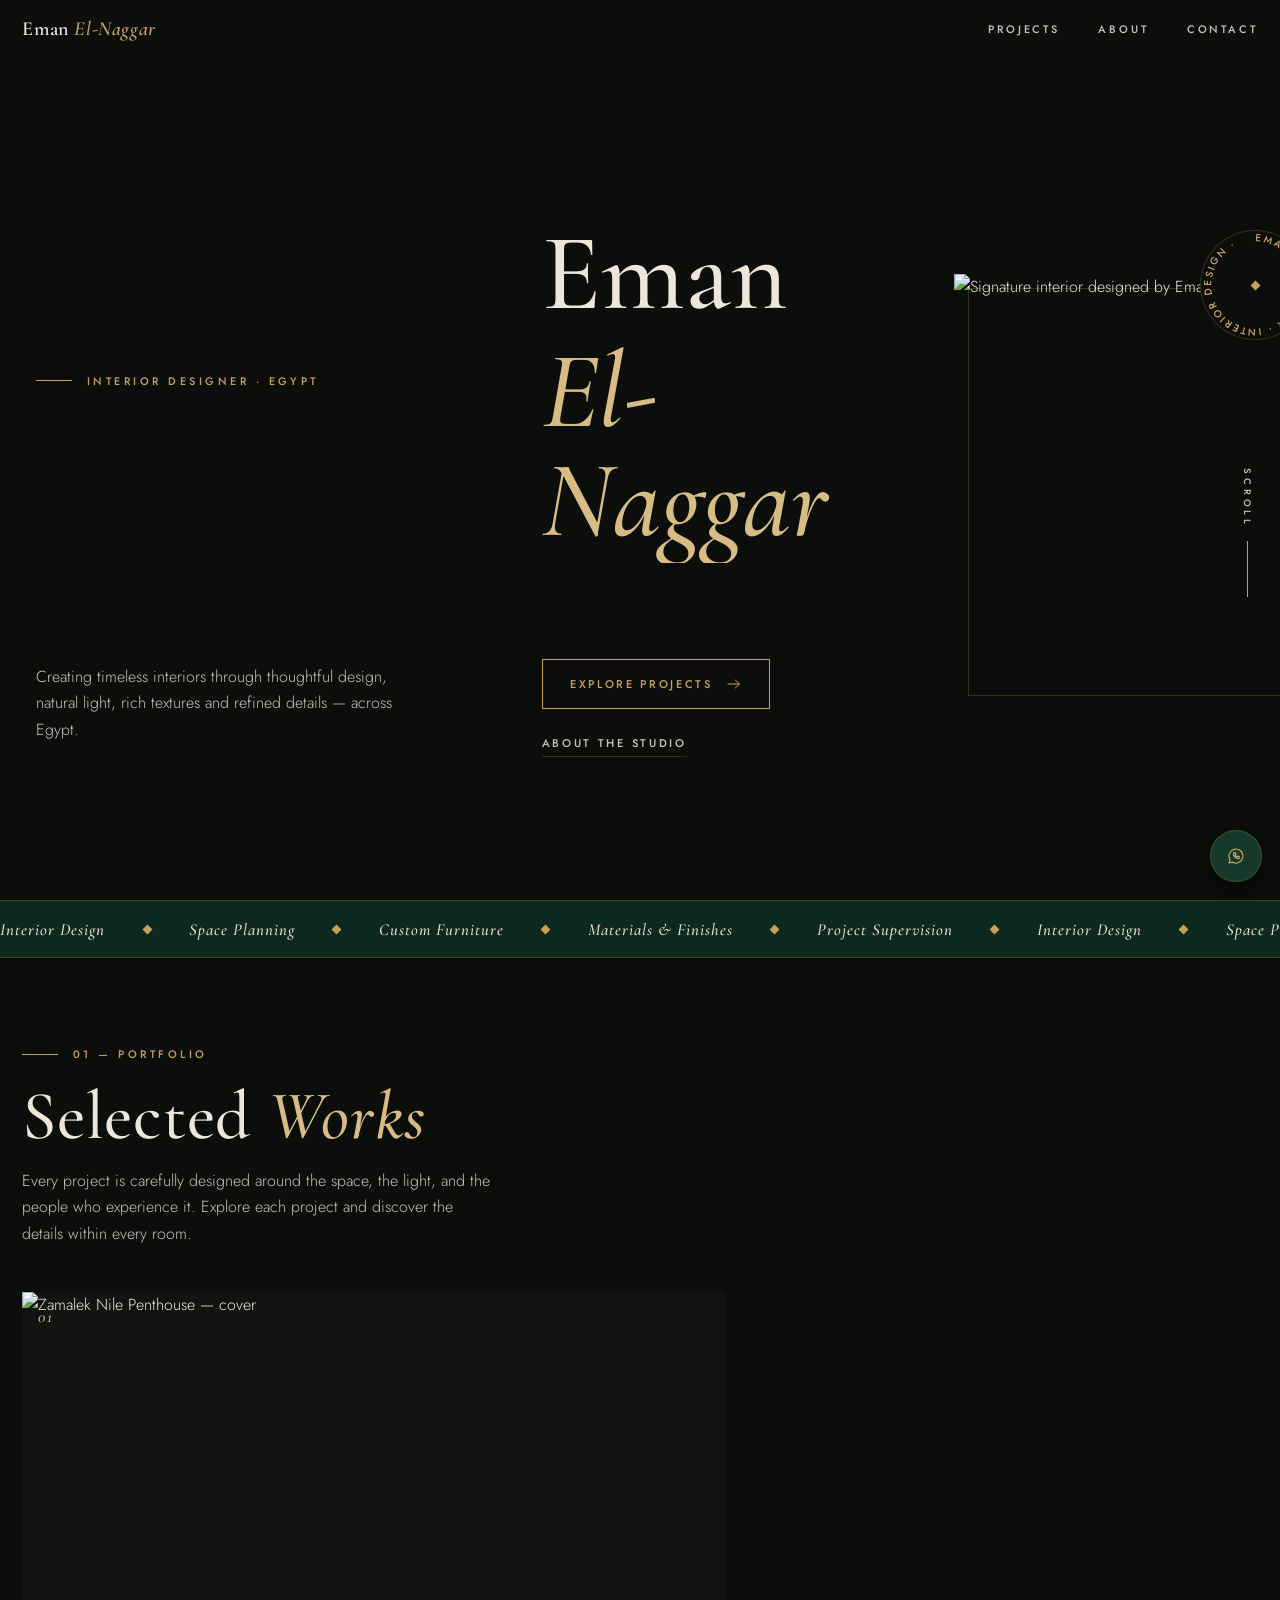
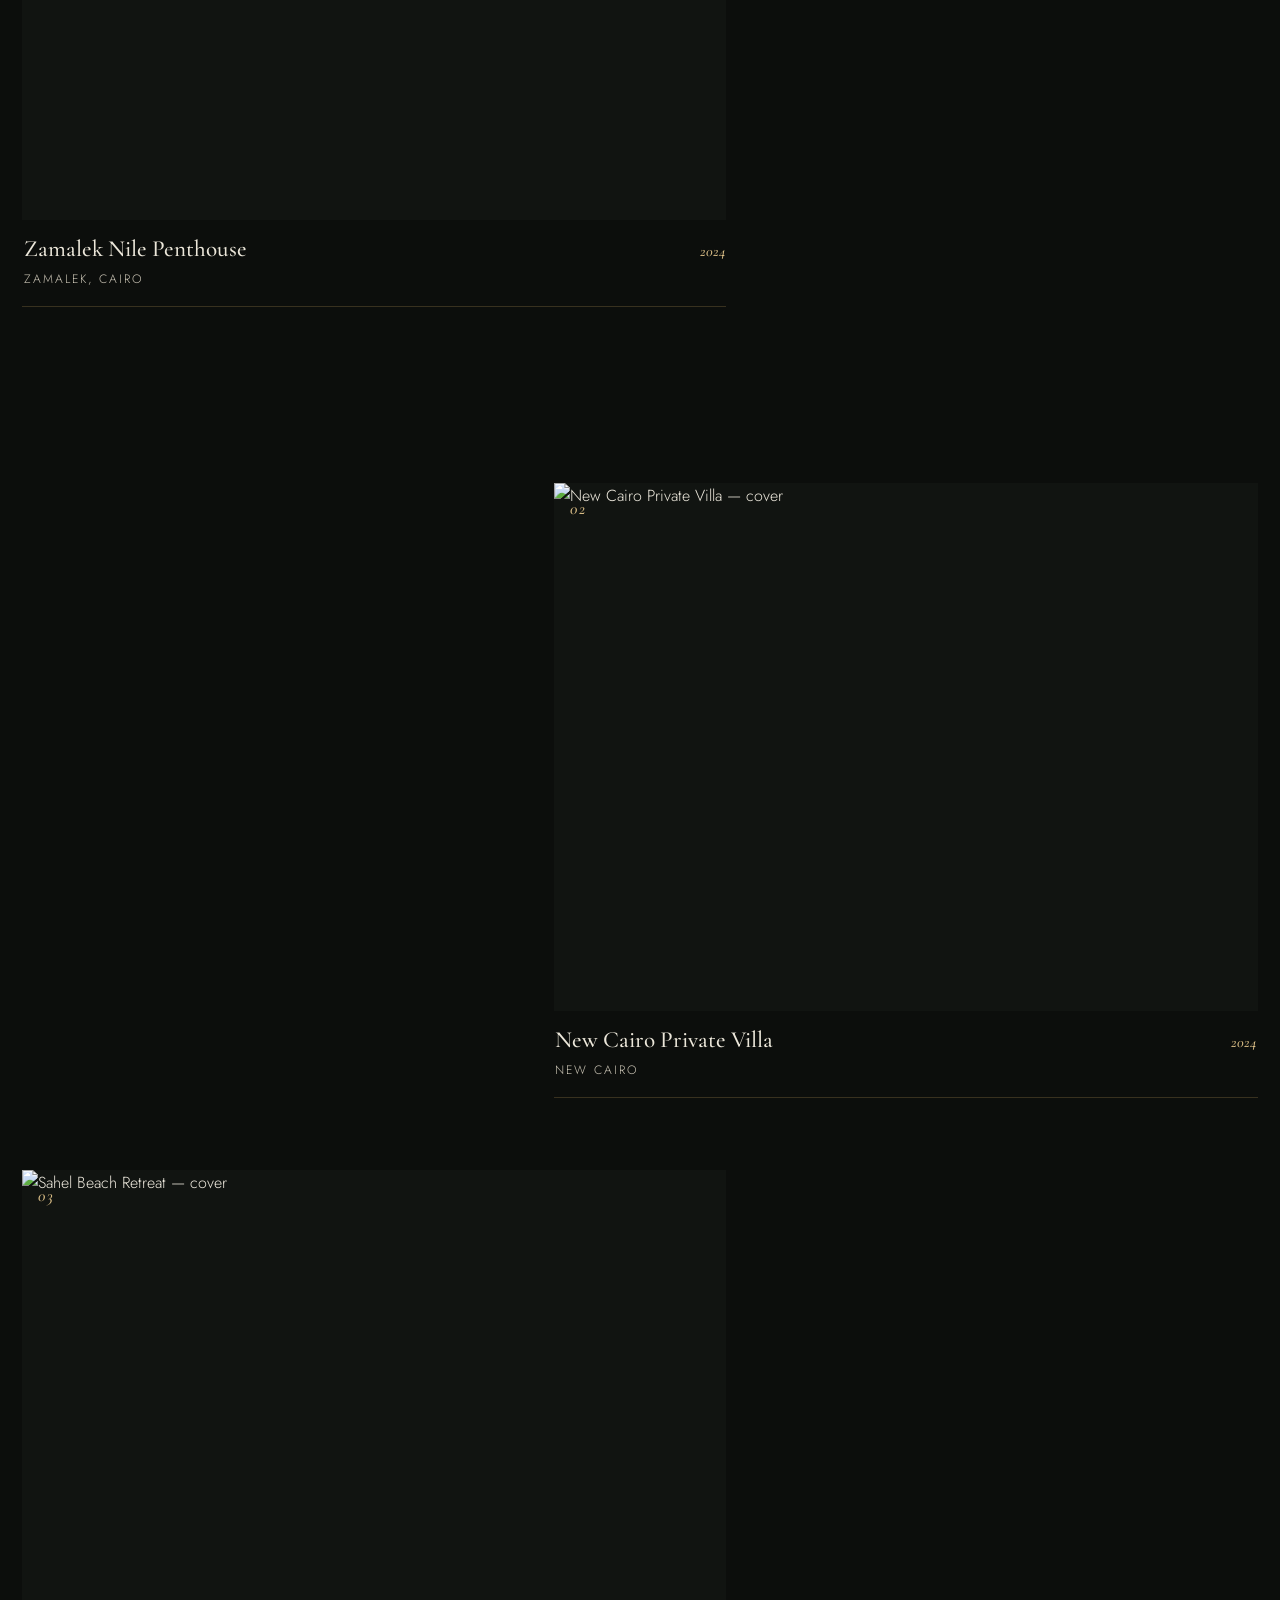
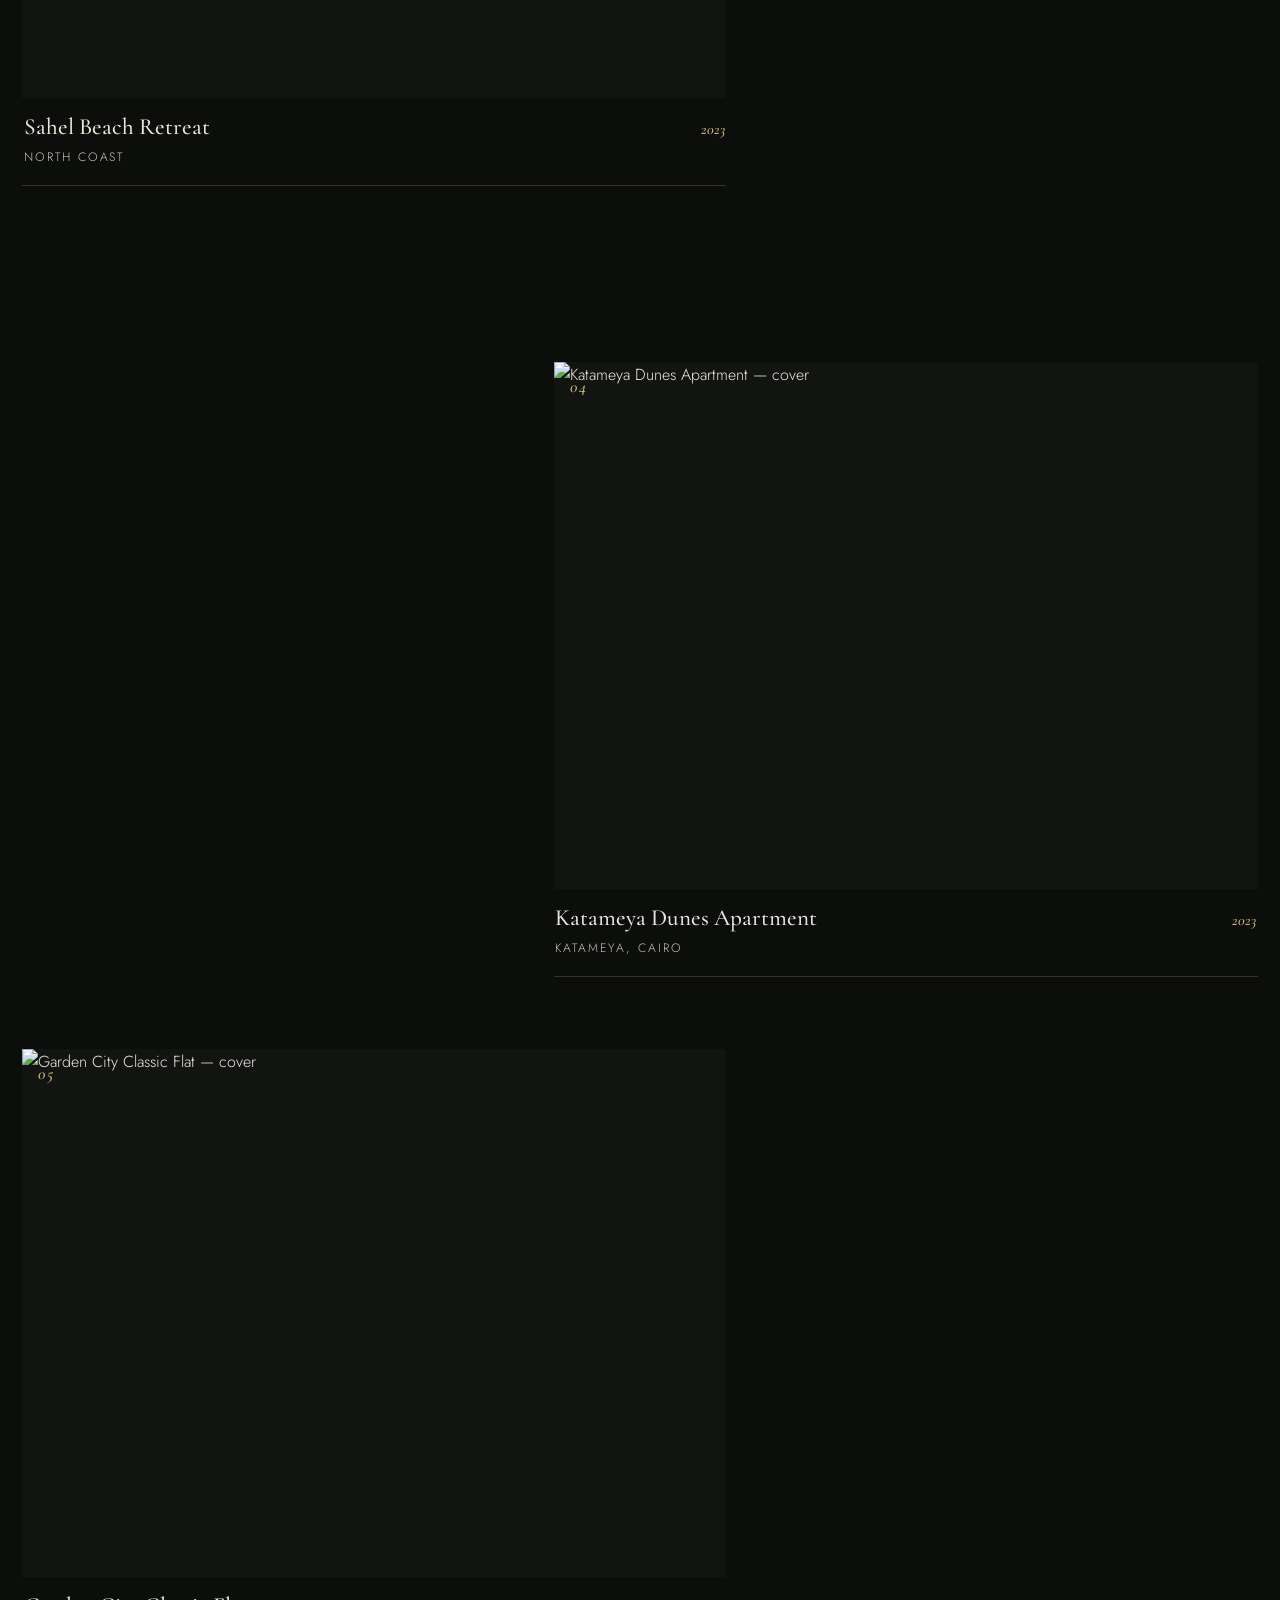
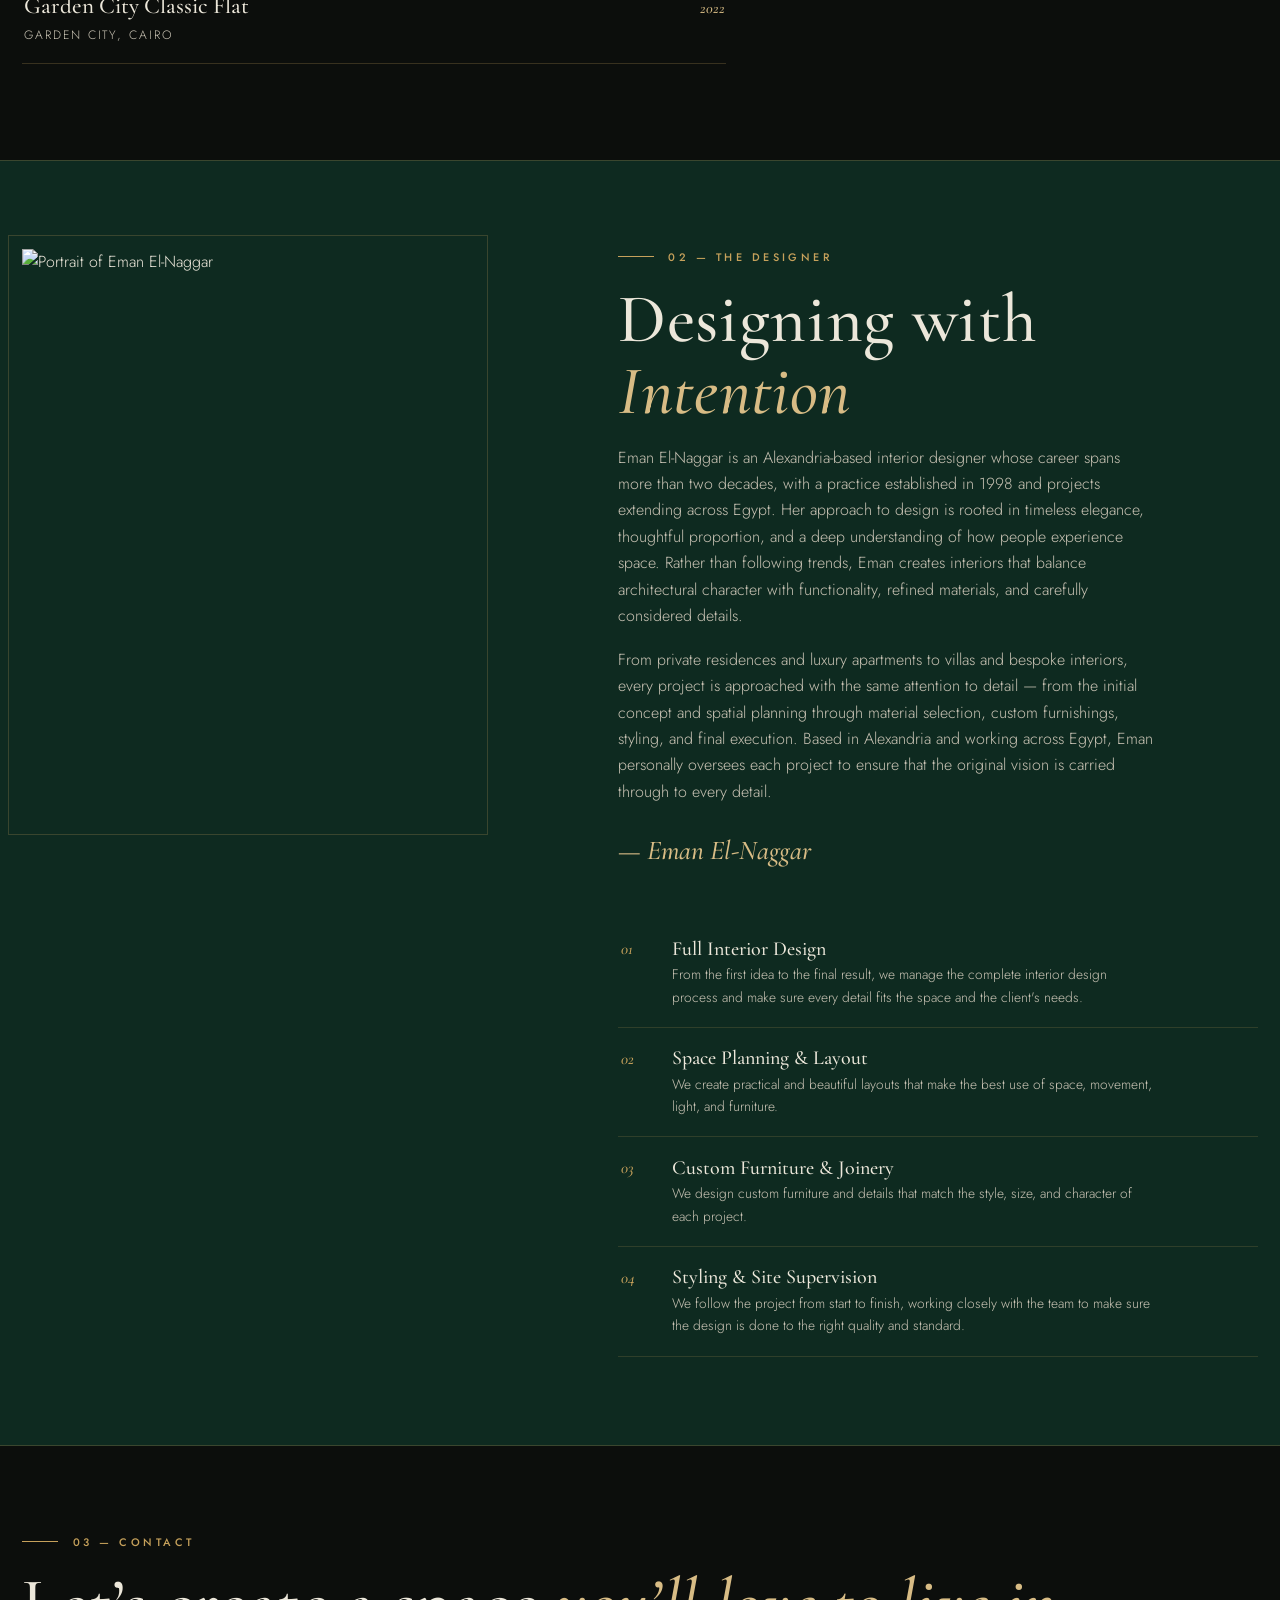
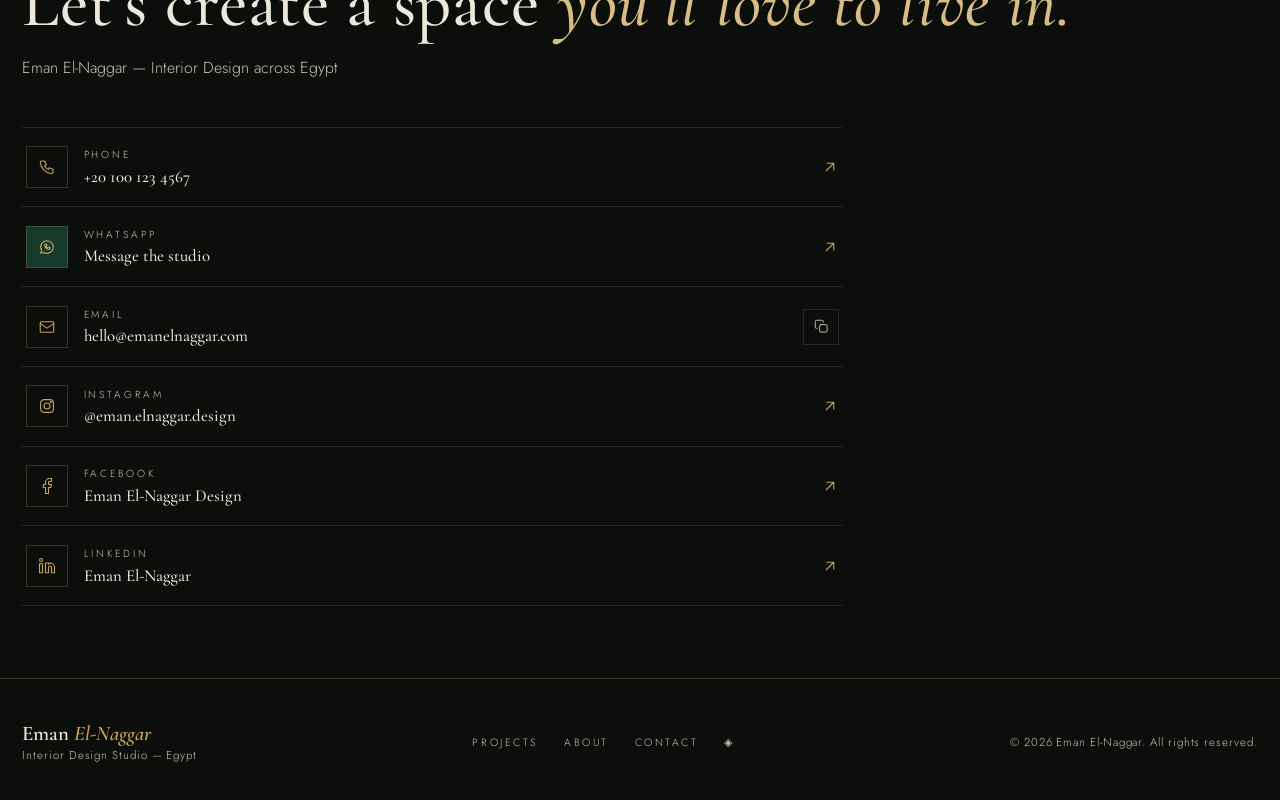
==== commit ecd35976: "Add files via upload" ====
--- a/index.html
+++ b/index.html
@@ -5,7 +5,7 @@
 <meta charset="UTF-8">
 <meta name="viewport" content="width=device-width, initial-scale=1.0">
 <meta name="theme-color" content="#0c0e0c">
-<meta name="description" content="Eman El-Naggar — Cairo-based interior designer. Timeless residential and commercial interiors.">
+<meta name="description" content="Eman El-Naggar — Alexandria-based interior designer with over 25 years of experience creating timeless residential and commercial interiors across Egypt.">
 <title>Eman El-Naggar — Interior Designer</title>
 <link rel="preconnect" href="https://fonts.googleapis.com">
 <link rel="preconnect" href="https://fonts.gstatic.com" crossorigin>
@@ -55,20 +55,22 @@
     <li style="--d:.24s"><a href="#about" class="menu-link"><span>02</span>About</a></li>
     <li style="--d:.33s"><a href="#contact" class="menu-link"><span>03</span>Contact</a></li>
   </ul>
-  <p class="menu-foot">Cairo · Egypt — <a href="https://wa.me/201001234567" target="_blank" rel="noopener">WhatsApp the studio</a></p>
+  <p class="menu-foot">· Egypt — <a href="https://wa.me/201001234567" target="_blank" rel="noopener">WhatsApp the studio</a></p>
 </div>
 
 <main>
   <!-- Hero -->
   <section class="hero" id="top">
-    <div class="wrap hero-inner">
+    <div class="wrap hero-inner"
       <div class="hero-copy">
-        <p class="eyebrow rise" style="--d:.1s">Interior Designer · Cairo</p>
+        <p class="eyebrow rise" style="--d:.1s">Interior Designer · Egypt</p>
         <h1 class="hero-name">
           <span class="line"><span class="rise" style="--d:.22s">Eman</span></span>
           <span class="line"><span class="rise it" style="--d:.36s">El-Naggar</span></span>
         </h1>
-        <p class="hero-sub rise" style="--d:.52s">Crafting timeless interiors where light, texture and proportion meet — from Cairo's historic quarters to the North Coast.</p>
+        <p class="hero-sub rise" style="--d:.52s">
+  Creating timeless interiors through thoughtful design, natural light, rich textures and refined details — across Egypt.
+</p>
         <div class="hero-cta rise" style="--d:.64s">
           <a href="#projects" class="btn">Explore Projects <svg class="ic"><use href="#i-arrow"/></svg></a>
           <a href="#about" class="link-quiet">About the studio</a>
@@ -92,18 +94,18 @@
   <div class="marquee" aria-hidden="true">
     <div class="marquee-track">
       <div class="marquee-group">
-        <span>Turnkey Interiors</span><i class="diamond"></i>
+        <span>Interior Design</span><i class="diamond"></i>
         <span>Space Planning</span><i class="diamond"></i>
-        <span>Bespoke Furniture</span><i class="diamond"></i>
-        <span>Light &amp; Material</span><i class="diamond"></i>
-        <span>Styling &amp; Art Direction</span><i class="diamond"></i>
+        <span>Custom Furniture</span><i class="diamond"></i>
+        <span>Materials &amp; Finishes</span><i class="diamond"></i>
+        <span>Project Supervision</span><i class="diamond"></i>
       </div>
       <div class="marquee-group">
-        <span>Turnkey Interiors</span><i class="diamond"></i>
+        <span>Interior Design</span><i class="diamond"></i>
         <span>Space Planning</span><i class="diamond"></i>
-        <span>Bespoke Furniture</span><i class="diamond"></i>
-        <span>Light &amp; Material</span><i class="diamond"></i>
-        <span>Styling &amp; Art Direction</span><i class="diamond"></i>
+        <span>Custom Furniture</span><i class="diamond"></i>
+        <span>Materials &amp; Finishes</span><i class="diamond"></i>
+        <span>Project Supervision</span><i class="diamond"></i>
       </div>
     </div>
   </div>
@@ -114,7 +116,9 @@
       <header class="sec-head" data-reveal>
         <p class="eyebrow">01 — Portfolio</p>
         <h2 class="sec-title">Selected <em>Works</em></h2>
-        <p class="sec-note">Every project is a dialogue between space, light and the people who live in it. Tap a project to walk through its rooms.</p>
+        <p class="sec-note">
+  Every project is carefully designed around the space, the light, and the people who experience it. Explore each project and discover the details within every room.
+</p>
       </header>
       <div class="works" id="worksGrid"></div>
     </div>
@@ -130,14 +134,17 @@
       <div class="about-txt" data-reveal style="transition-delay:.12s">
         <p class="eyebrow">02 — The Designer</p>
         <h2 class="sec-title">Designing with <em>Intention</em></h2>
-        <p>Eman El-Naggar is a Cairo-based interior designer who has spent nearly a decade shaping residences, penthouses and retreats across Egypt. Her work is guided by restraint — a belief that luxury is not addition but proportion: the exact weight of a stone threshold, the pause of an empty wall, the way evening light settles on walnut.</p>
-        <p>Trained in interior architecture and refined through dozens of turnkey residential commissions, Eman leads every project personally — from the first spatial sketch to the final stem placed in a vase.</p>
+        <p>Eman El-Naggar is an Alexandria-based interior designer whose career spans more than two decades, with a practice established in 1998 and projects extending across Egypt.
+            Her approach to design is rooted in timeless elegance, thoughtful proportion, and a deep understanding of how people experience space. Rather than following trends, Eman creates interiors that balance architectural character with functionality, refined materials, and carefully considered details.</p>
+        <p>From private residences and luxury apartments to villas and bespoke interiors, every project is approached with the same attention to detail — from the initial concept and spatial planning through material selection, custom furnishings, styling, and final execution.
+
+Based in Alexandria and working across Egypt, Eman personally oversees each project to ensure that the original vision is carried through to every detail.</p>
         <p class="about-sign">— Eman El-Naggar</p>
         <div class="services">
-          <div class="service"><span class="service-num">01</span><div><h3>Turnkey Interior Design</h3><p>Complete concept-to-handover delivery for residences and commercial spaces.</p></div></div>
-          <div class="service"><span class="service-num">02</span><div><h3>Space Planning &amp; Layout</h3><p>Plans that choreograph movement, sightlines and daily ritual.</p></div></div>
-          <div class="service"><span class="service-num">03</span><div><h3>Custom Furniture &amp; Joinery</h3><p>Bespoke pieces designed, detailed and fabricated for each project.</p></div></div>
-          <div class="service"><span class="service-num">04</span><div><h3>Styling &amp; Site Supervision</h3><p>On-site direction until the last accessory finds its place.</p></div></div>
+          <div class="service"><span class="service-num">01</span><div><h3>Full Interior Design</h3><p>From the first idea to the final result, we manage the complete interior design process and make sure every detail fits the space and the client's needs.</p></div></div>
+          <div class="service"><span class="service-num">02</span><div><h3>Space Planning &amp; Layout</h3><p>We create practical and beautiful layouts that make the best use of space, movement, light, and furniture.</p></div></div>
+          <div class="service"><span class="service-num">03</span><div><h3>Custom Furniture &amp; Joinery</h3><p>We design custom furniture and details that match the style, size, and character of each project.</p></div></div>
+          <div class="service"><span class="service-num">04</span><div><h3>Styling &amp; Site Supervision</h3><p>We follow the project from start to finish, working closely with the team to make sure the design is done to the right quality and standard.</p></div></div>
         </div>
       </div>
     </div>
@@ -148,8 +155,9 @@
     <div class="wrap">
       <header class="sec-head" data-reveal>
         <p class="eyebrow">03 — Contact</p>
-        <h2 class="sec-title">Let's design something <em>timeless</em>.</h2>
-        <p class="sec-note">Currently welcoming new residential and commercial commissions for 2025.</p>
+        <h2 class="sec-title">Let’s create a space <em>you’ll love to live in.</em></h2>
+<p class="sec-note">Eman El-Naggar — Interior Design across Egypt</p>
+
       </header>
       <div class="c-list" data-reveal>
         <a class="c-row" href="tel:+201001234567">
@@ -191,13 +199,13 @@
   <div class="wrap foot">
     <div>
       <p class="foot-brand">Eman <i>El-Naggar</i></p>
-      <p class="foot-legal">Interior Design Studio — Cairo, Egypt</p>
+      <p class="foot-legal">Interior Design Studio — Egypt</p>
     </div>
     <nav class="foot-nav">
       <a href="#projects">Projects</a>
       <a href="#about">About</a>
       <a href="#contact">Contact</a>
-      <a href="admin.html">Owner Login</a>
+      <a href="admin.html">◈</a>
     </nav>
     <p class="foot-legal">© <span id="year"></span> Eman El-Naggar. All rights reserved.</p>
   </div>
--- a/style.css
+++ b/style.css
@@ -284,13 +284,31 @@
 .f-row{display:grid;grid-template-columns:1fr 1fr;gap:1rem}
 .cover-prev{display:none;width:100%;height:150px;object-fit:cover;border:1px solid var(--line);margin-top:.6rem;background:var(--black)}
 
-.img-row{position:relative;border:1px solid var(--line-soft);padding:.75rem 2.6rem .75rem 88px;display:grid;gap:.55rem;margin-bottom:.7rem;background:rgba(236,231,218,.015)}
-.img-row .prev{position:absolute;left:.75rem;top:.75rem;width:64px;height:64px;object-fit:cover;border:1px solid var(--line);background:var(--black)}
-.img-row .rm{position:absolute;right:.55rem;top:.55rem;width:30px;height:30px;display:grid;place-items:center;border:1px solid var(--line-soft);color:var(--body);transition:color .3s,border-color .3s}
+/* ---- Room groups (admin) ---- */
+.img-group{border:1px solid var(--line);background:rgba(21,57,43,.16);padding:.9rem;margin-bottom:.9rem}
+.ig-head{display:flex;align-items:center;justify-content:space-between;margin-bottom:.6rem}
+.ig-tag{font:italic 500 .95rem var(--serif);color:var(--gold);letter-spacing:.08em}
+.rm-group{width:32px;height:32px;display:grid;place-items:center;border:1px solid var(--line-soft);color:var(--body);transition:color .3s,border-color .3s}
+.rm-group:hover{color:#d68a72;border-color:#d68a72}
+.rm-group .ic{width:14px;height:14px}
+.ig-label{width:100%;background:rgba(236,231,218,.03);border:1px solid var(--line-soft);color:var(--gold-soft);padding:.62rem .75rem;font:500 .95rem var(--sans);letter-spacing:.03em;margin-bottom:.65rem;transition:border-color .3s}
+.ig-label:focus{outline:none;border-color:var(--gold)}
+.ig-label::placeholder{color:rgba(236,231,218,.35)}
+.img-row{display:flex;align-items:center;gap:.6rem;border:1px solid var(--line-soft);background:rgba(236,231,218,.02);padding:.5rem;margin-bottom:.5rem}
+.img-row .prev{width:54px;height:54px;object-fit:cover;border:1px solid var(--line);background:var(--black);flex:none}
+.img-row .ig-url{flex:1;min-width:0;background:transparent;border:1px solid var(--line-soft);color:var(--cream);padding:.55rem .6rem;font:300 .9rem var(--sans);transition:border-color .3s}
+.img-row .ig-url:focus{outline:none;border-color:var(--gold)}
+.img-row .rm{width:32px;height:32px;flex:none;display:grid;place-items:center;border:1px solid var(--line-soft);color:var(--body);transition:color .3s,border-color .3s}
 .img-row .rm:hover{color:#d68a72;border-color:#d68a72}
 .img-row .rm .ic{width:13px;height:13px}
-.img-row input{width:100%;background:rgba(236,231,218,.03);border:1px solid var(--line-soft);color:var(--cream);padding:.6rem .7rem;font:300 .9rem var(--sans);transition:border-color .3s}
-.img-row input:focus{outline:none;border-color:var(--gold)}
+.ig-add{width:100%}
+.field-hint{font-size:.78rem;color:var(--body);margin:-.15rem 0 .8rem;letter-spacing:.04em}
+
+/* ---- Room rows (public) ---- */
+.room-txt{flex:1;min-width:0}
+.room-sub{display:block;font:500 .62rem var(--sans);letter-spacing:.24em;text-transform:uppercase;color:var(--body);margin-top:.2rem}
+.img-row .rm:hover{color:#d68a72;border-color:#d68a72}
+
 
 .form-actions{display:flex;gap:.8rem;margin-top:1.5rem;flex-wrap:wrap}
 .form-actions [hidden]{display:none}
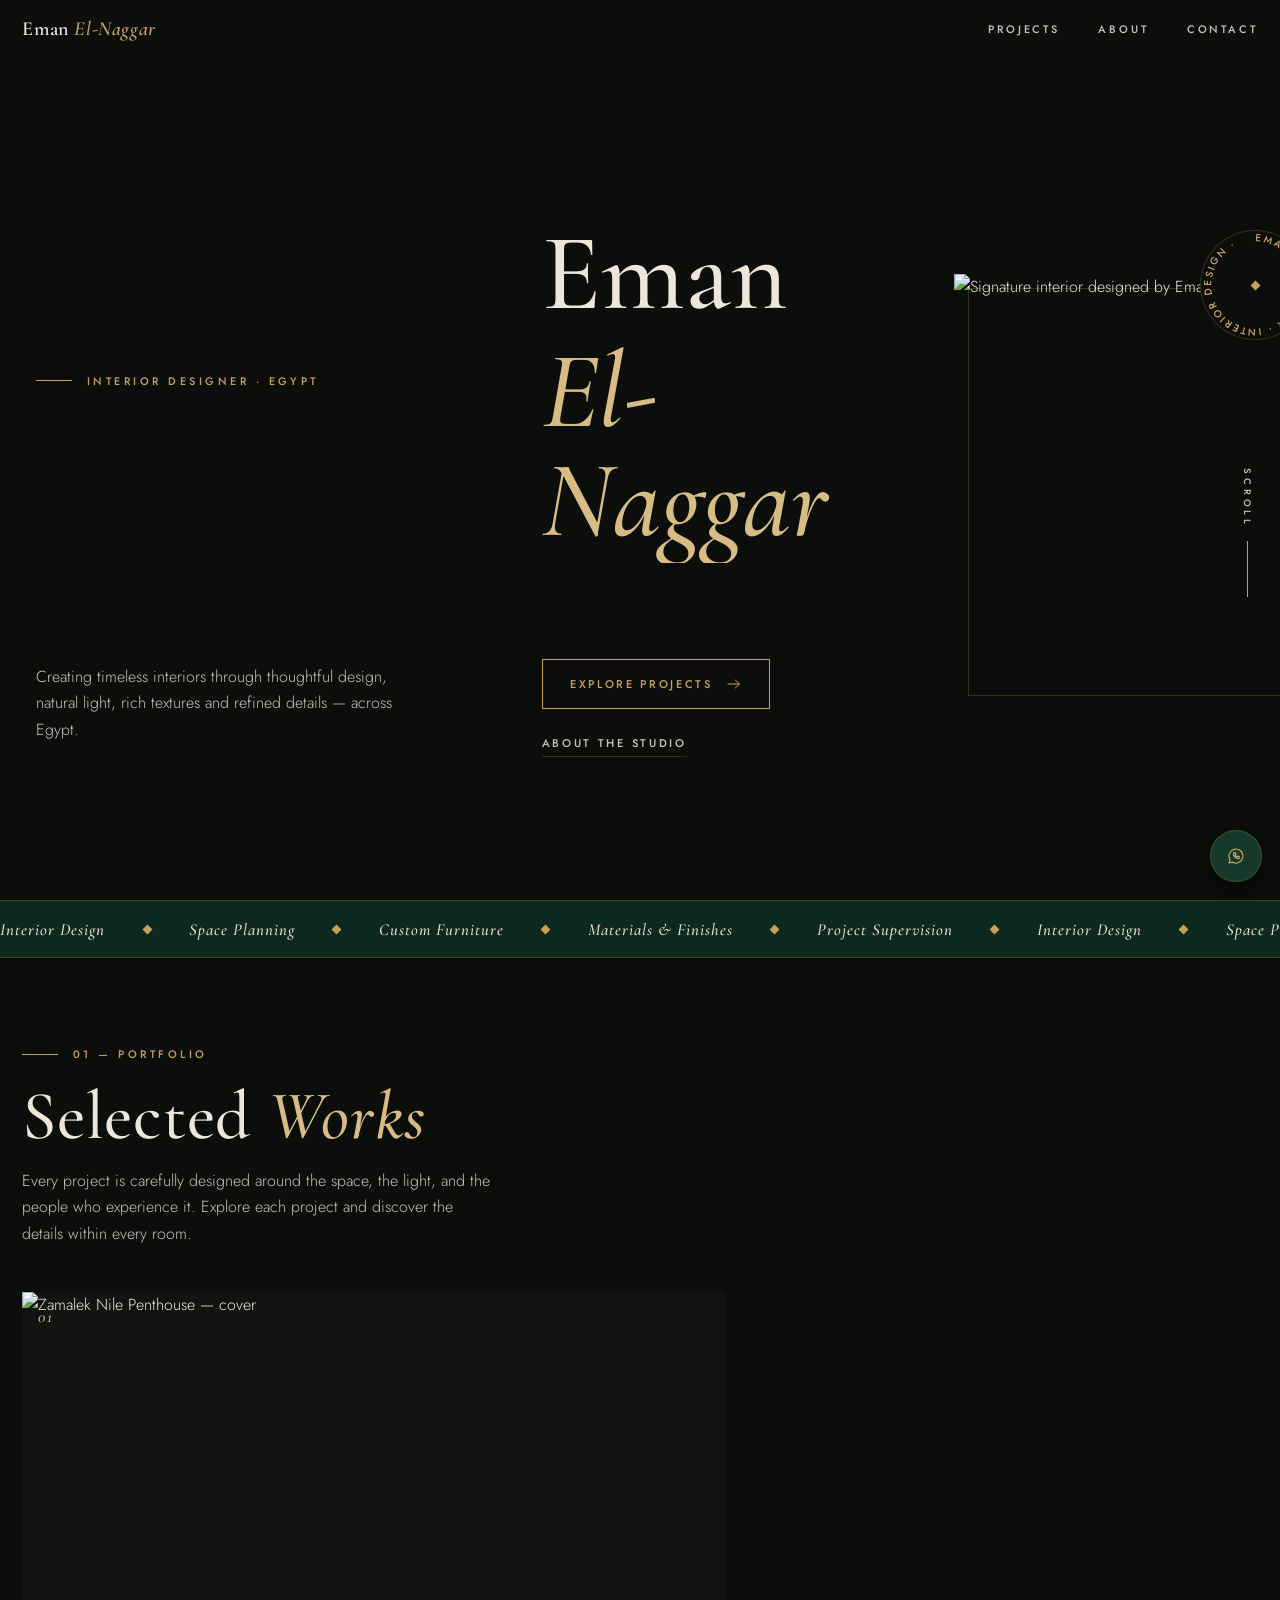
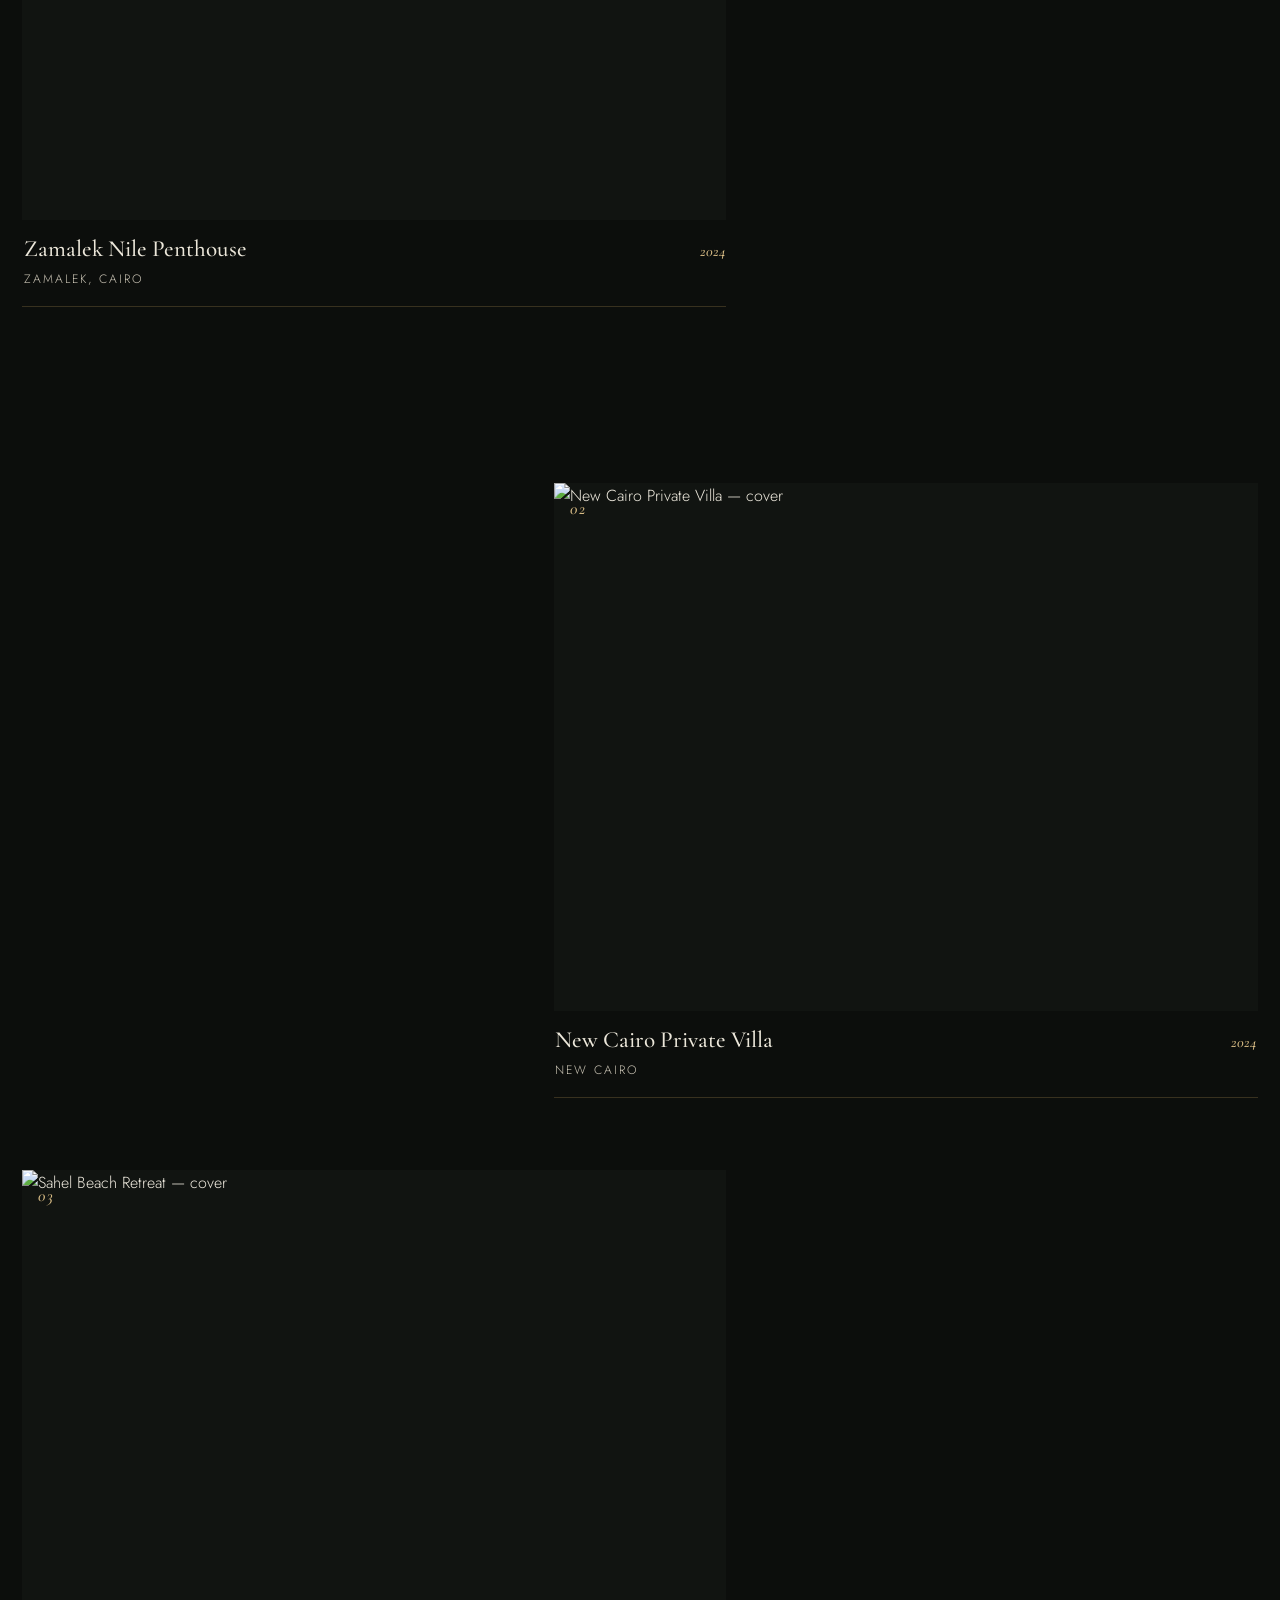
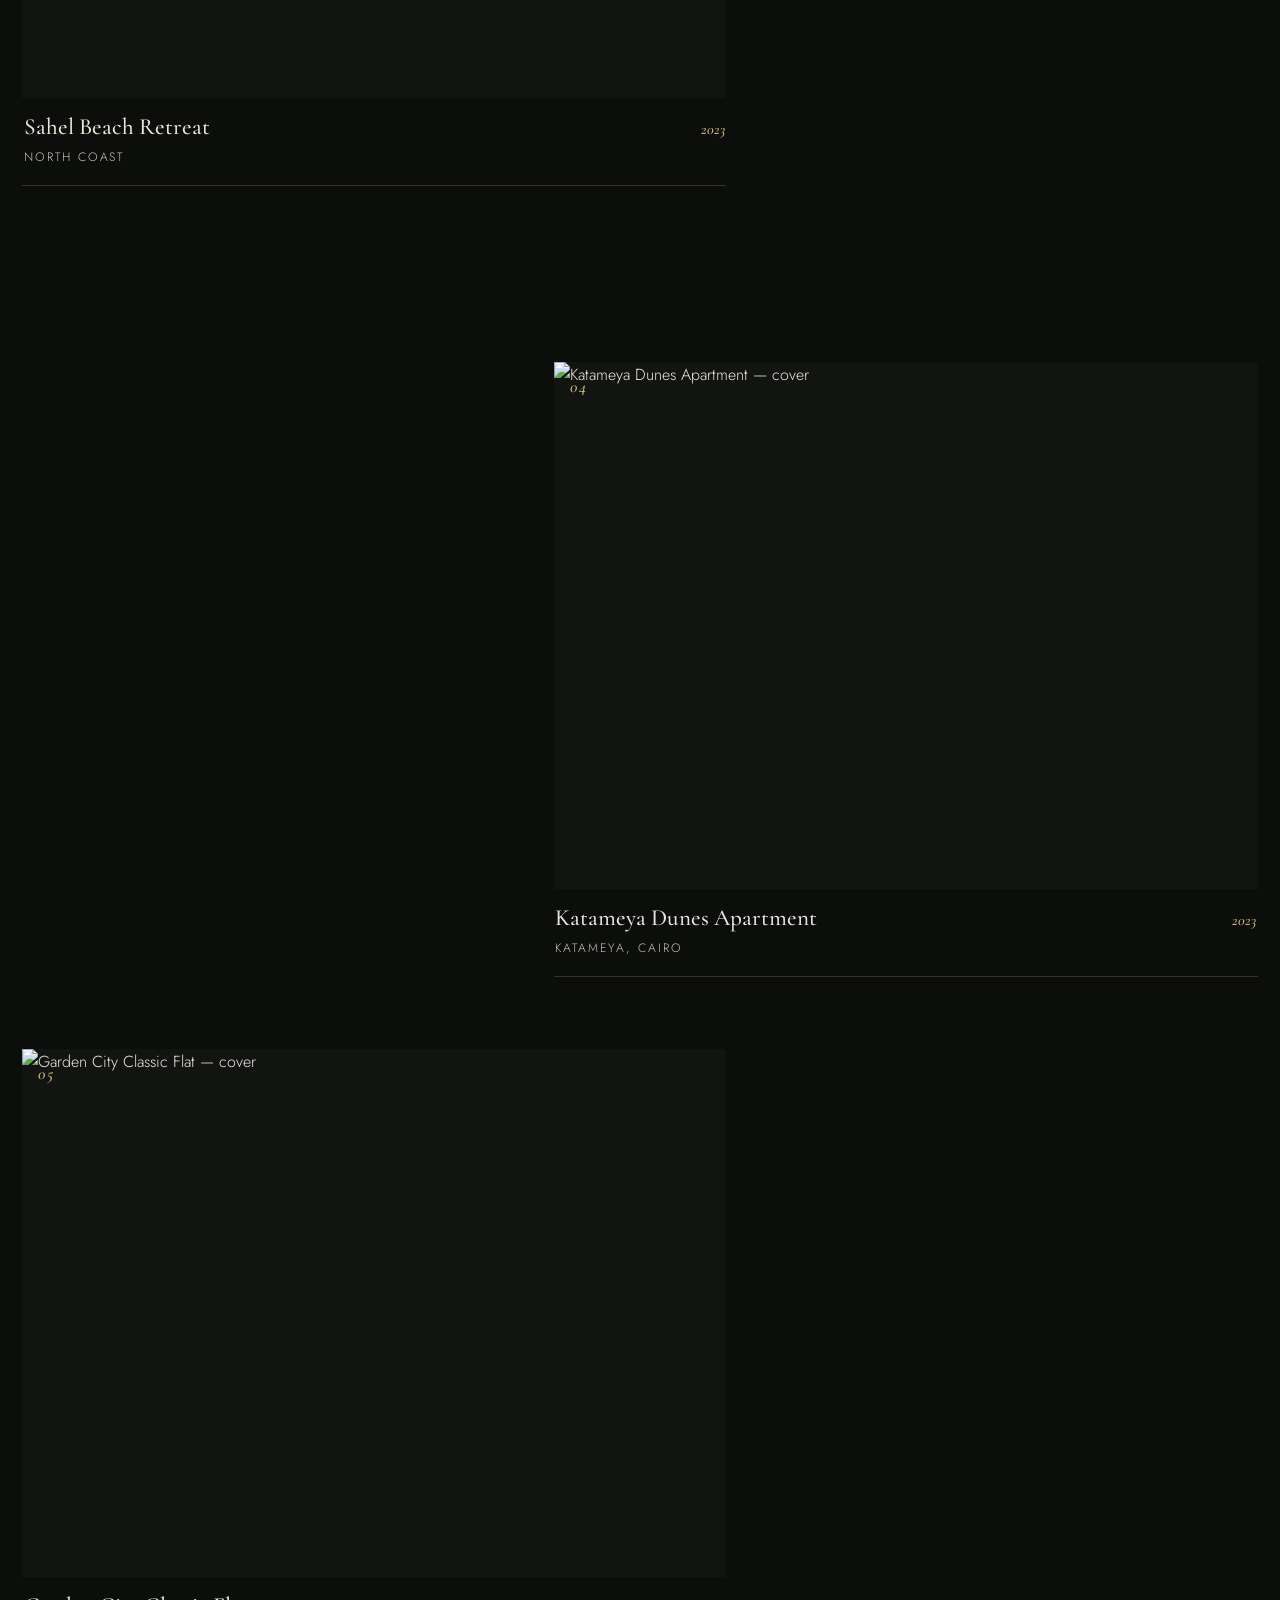
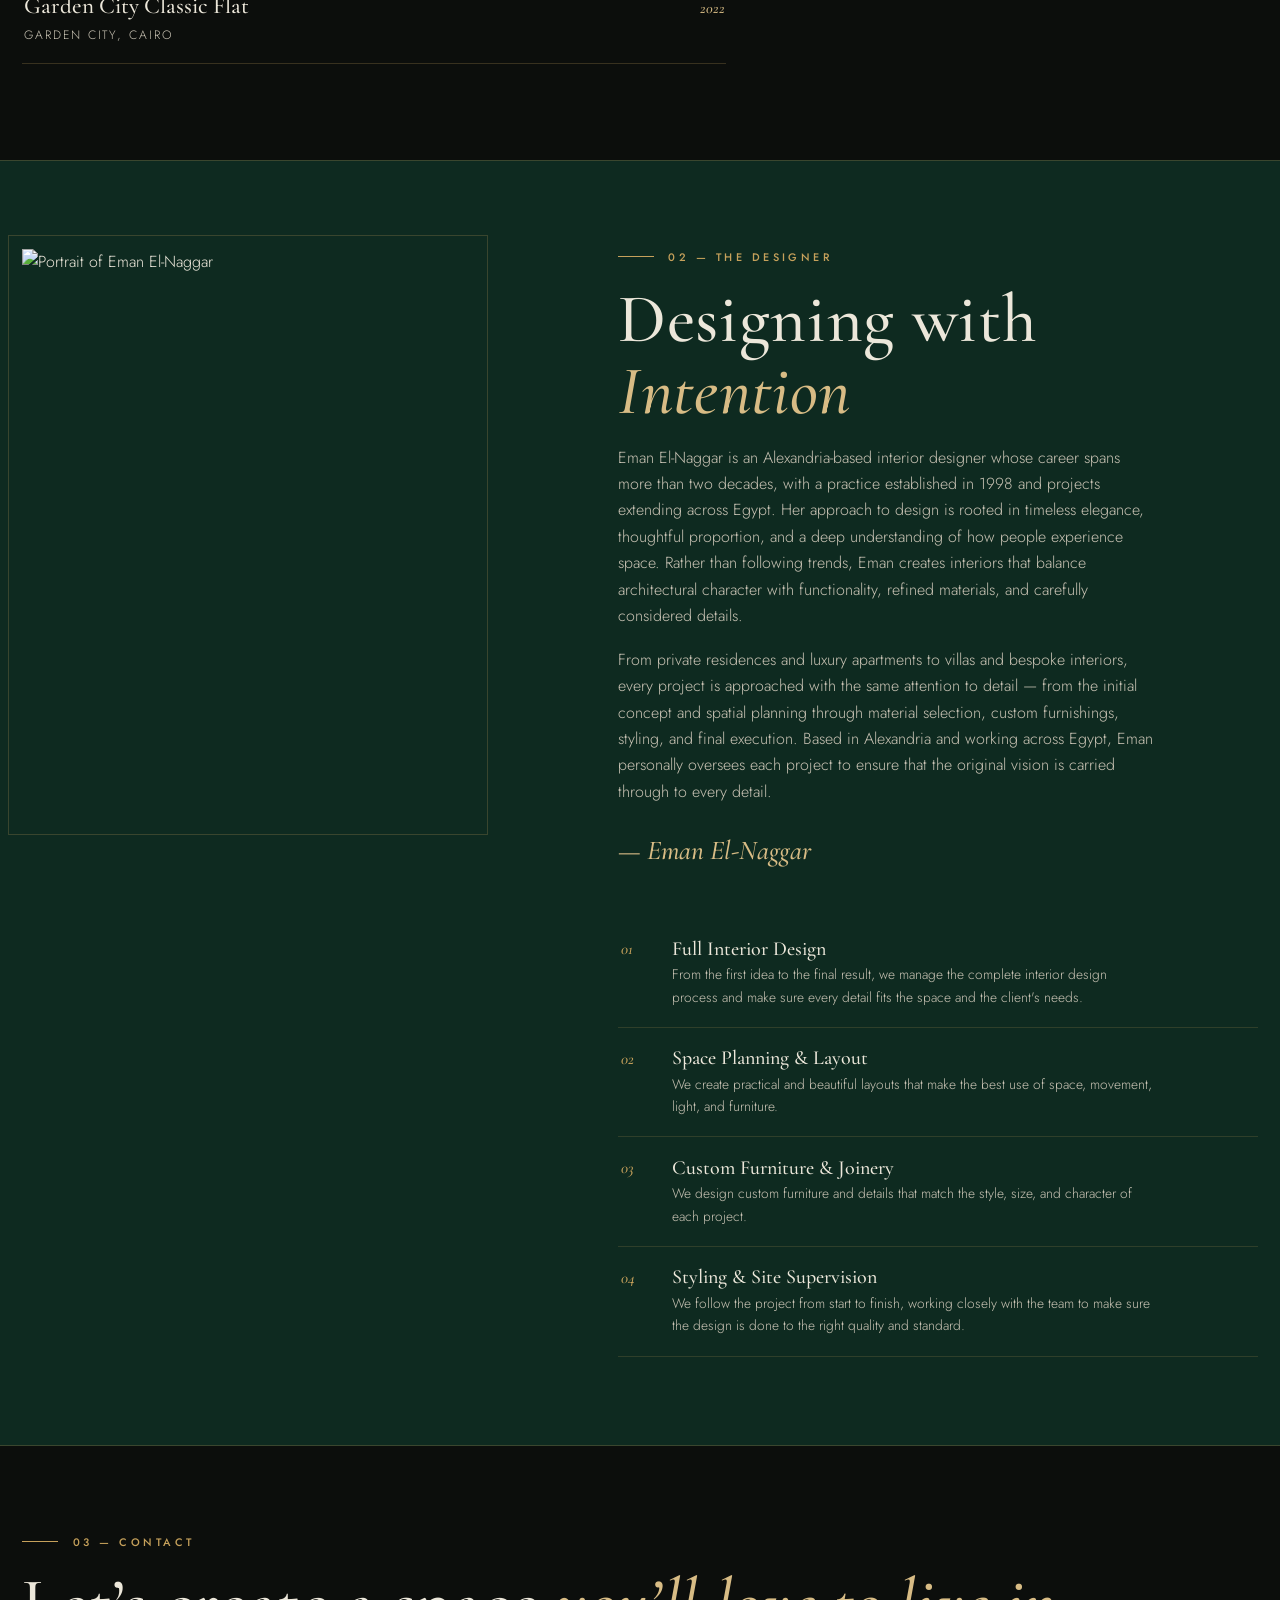
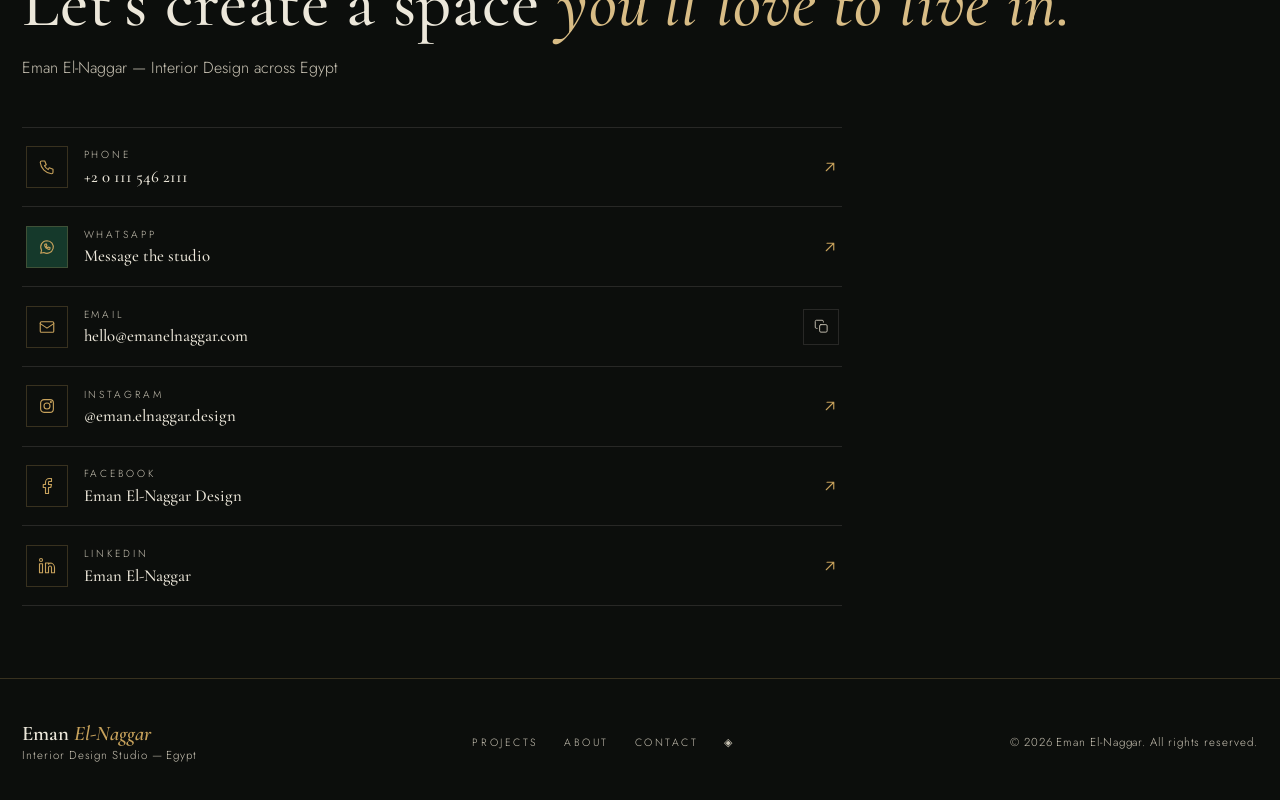
==== commit 0b0a8280: "Add files via upload" ====
--- a/index.html
+++ b/index.html
@@ -55,7 +55,7 @@
     <li style="--d:.24s"><a href="#about" class="menu-link"><span>02</span>About</a></li>
     <li style="--d:.33s"><a href="#contact" class="menu-link"><span>03</span>Contact</a></li>
   </ul>
-  <p class="menu-foot">· Egypt — <a href="https://wa.me/201001234567" target="_blank" rel="noopener">WhatsApp the studio</a></p>
+  <p class="menu-foot">· Egypt — <a href="https://wa.me/201115462111" target="_blank" rel="noopener">WhatsApp the studio</a></p>
 </div>
 
 <main>
@@ -162,10 +162,10 @@
       <div class="c-list" data-reveal>
         <a class="c-row" href="tel:+201001234567">
           <span class="c-ic"><svg class="ic"><use href="#i-phone"/></svg></span>
-          <span class="c-main"><span class="c-name">Phone</span><span class="c-val">+20 100 123 4567</span></span>
-          <svg class="ic"><use href="#i-up"/></svg>
-        </a>
-        <a class="c-row c-row--wa" href="https://wa.me/201001234567" target="_blank" rel="noopener">
+          <span class="c-main"><span class="c-name">Phone</span><span class="c-val">+2 0 111 546 2111</span></span>
+          <svg class="ic"><use href="#i-up"/></svg>
+        </a>
+        <a class="c-row c-row--wa" href="https://wa.me/201115462111" target="_blank" rel="noopener">
           <span class="c-ic"><svg class="ic"><use href="#i-wa"/></svg></span>
           <span class="c-main"><span class="c-name">WhatsApp</span><span class="c-val">Message the studio</span></span>
           <svg class="ic"><use href="#i-up"/></svg>
@@ -175,12 +175,12 @@
           <a class="c-main" href="mailto:hello@emanelnaggar.com"><span class="c-name">Email</span><span class="c-val">hello@emanelnaggar.com</span></a>
           <button class="c-copy" id="copyEmail" aria-label="Copy email address"><svg class="ic"><use href="#i-copy"/></svg></button>
         </div>
-        <a class="c-row" href="https://instagram.com/eman.elnaggar.design" target="_blank" rel="noopener">
+        <a class="c-row" href="https://www.instagram.com/elnagar6124?stkn=MWV6dzlkdGV3cG5ibA==" target="_blank" rel="noopener">
           <span class="c-ic"><svg class="ic"><use href="#i-ig"/></svg></span>
           <span class="c-main"><span class="c-name">Instagram</span><span class="c-val">@eman.elnaggar.design</span></span>
           <svg class="ic"><use href="#i-up"/></svg>
         </a>
-        <a class="c-row" href="https://facebook.com/emanelnaggar.design" target="_blank" rel="noopener">
+        <a class="c-row" href="https://facebook.com/eman.elnagar.376043" target="_blank" rel="noopener">
           <span class="c-ic"><svg class="ic"><use href="#i-fb"/></svg></span>
           <span class="c-main"><span class="c-name">Facebook</span><span class="c-val">Eman El-Naggar Design</span></span>
           <svg class="ic"><use href="#i-up"/></svg>
@@ -212,7 +212,7 @@
 </footer>
 
 <!-- Floating WhatsApp -->
-<a class="float" href="https://wa.me/201001234567" target="_blank" rel="noopener" aria-label="Chat on WhatsApp">
+<a class="float" href="https://wa.me/201115462111" target="_blank" rel="noopener" aria-label="Chat on WhatsApp">
   <svg class="ic"><use href="#i-wa"/></svg>
 </a>
 
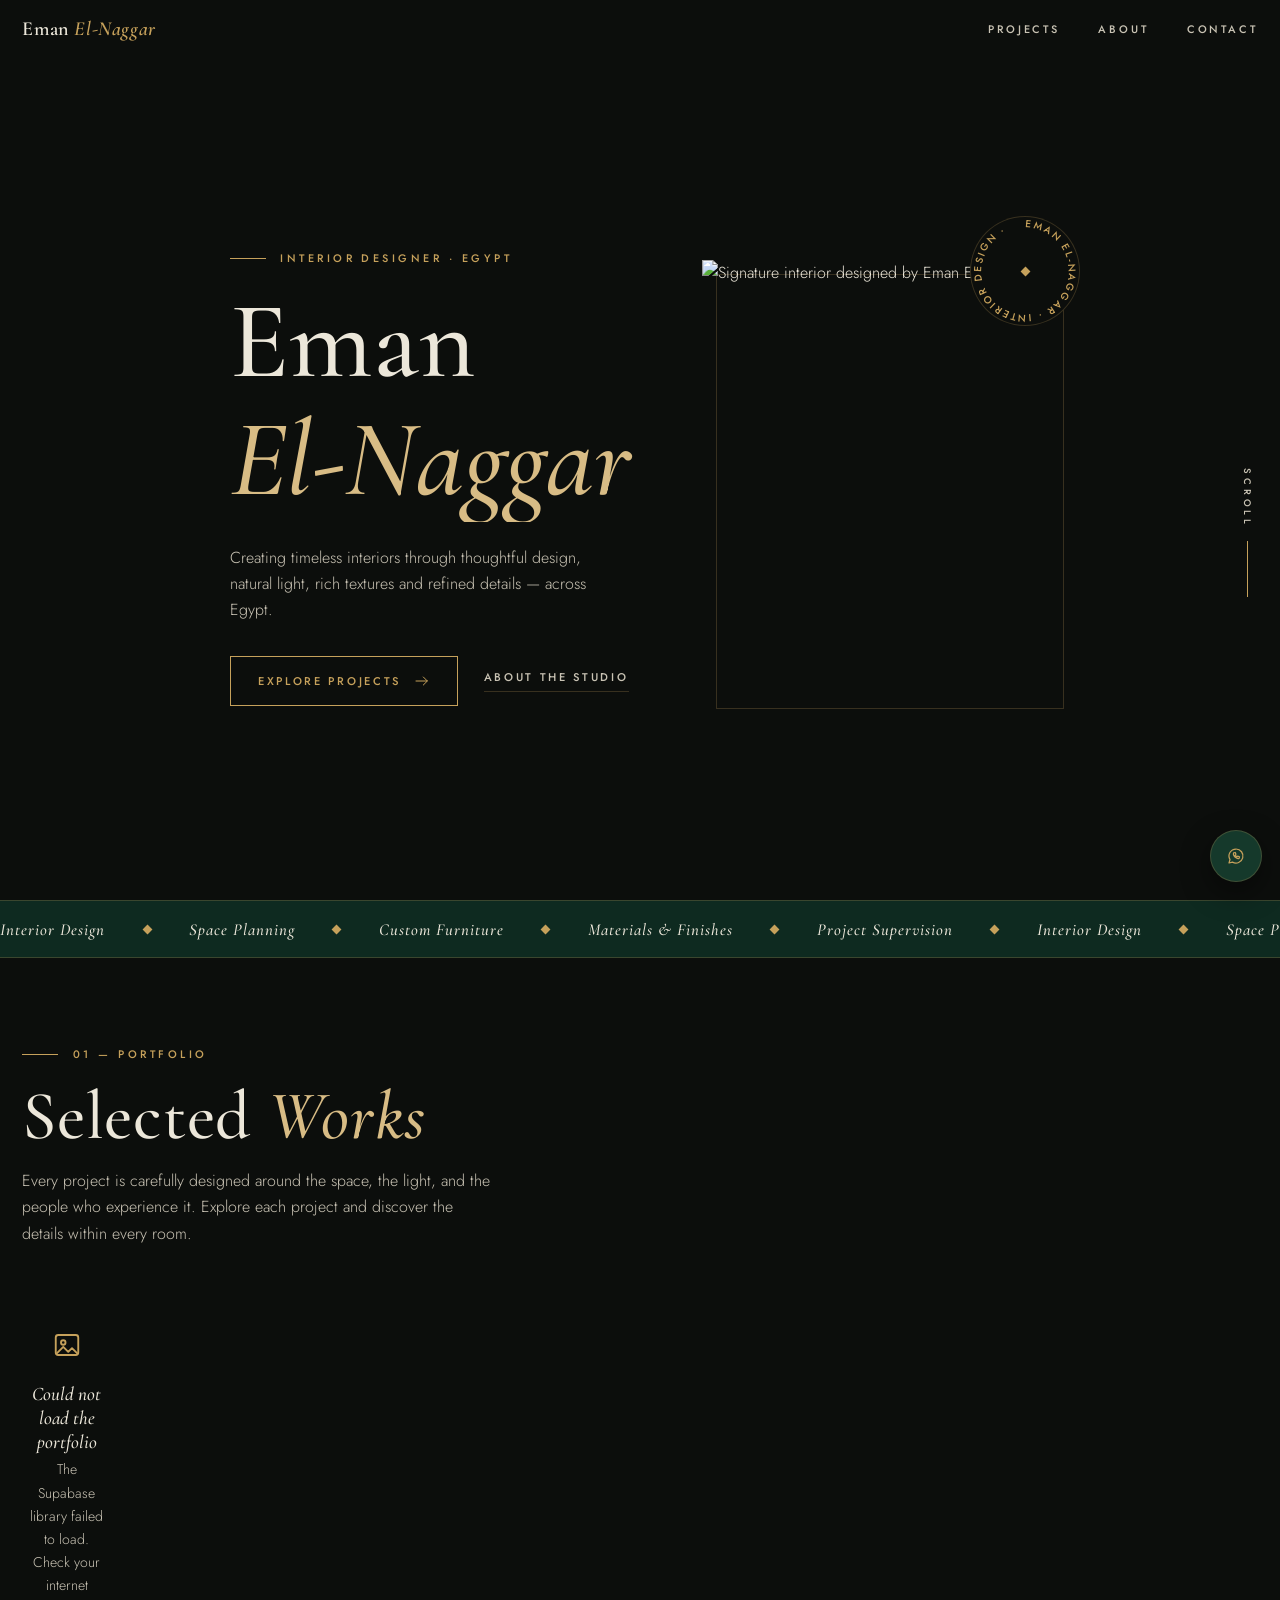
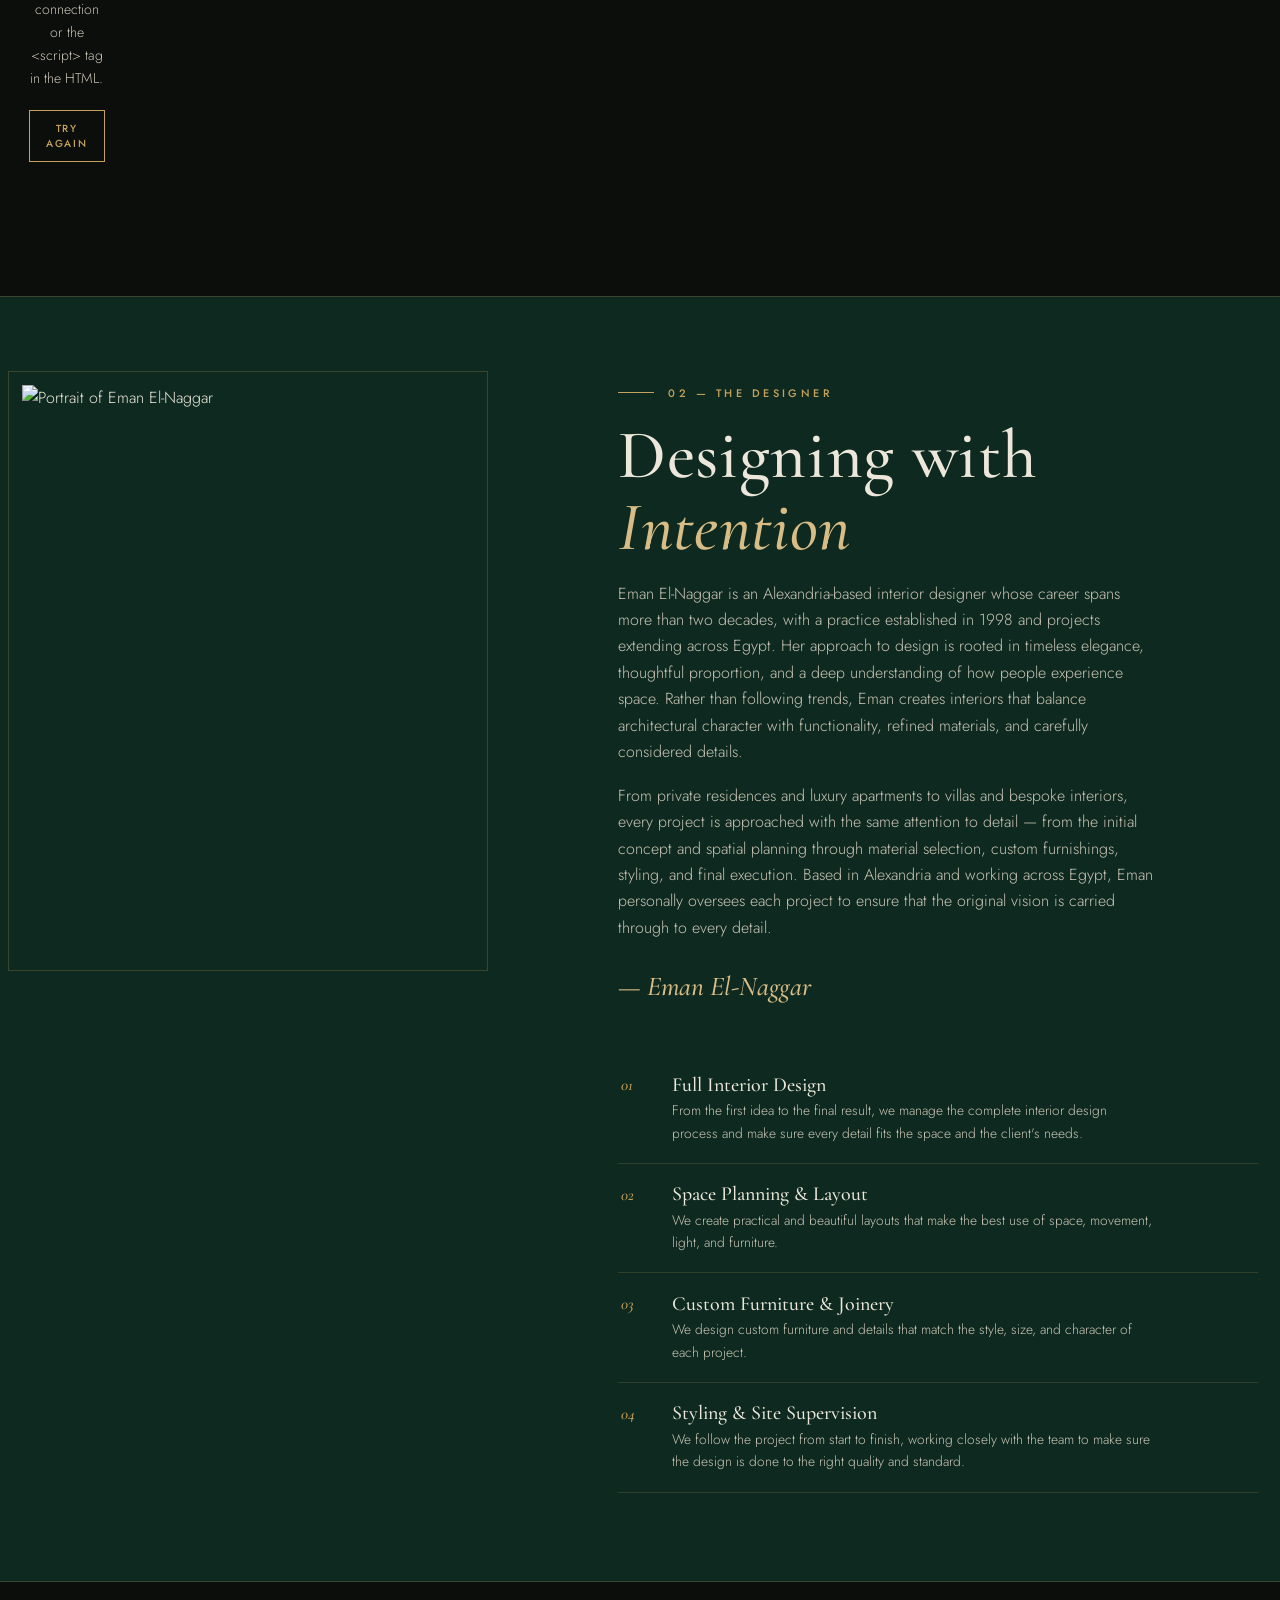
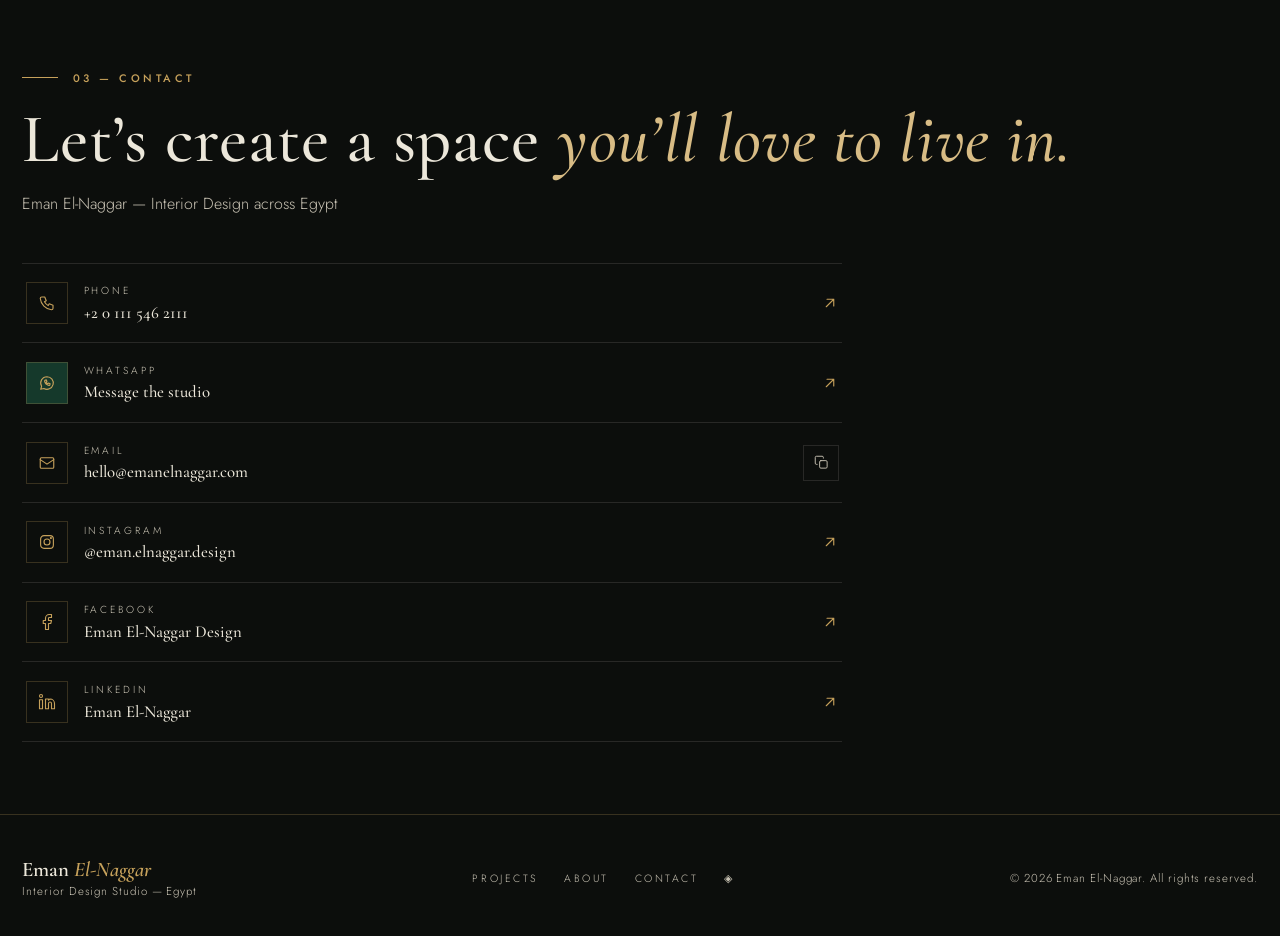
==== commit 6b1634ad: "Add files via upload" ====
--- a/index.html
+++ b/index.html
@@ -61,7 +61,7 @@
 <main>
   <!-- Hero -->
   <section class="hero" id="top">
-    <div class="wrap hero-inner"
+    <div class="wrap hero-inner"> <!-- fixed: this tag was missing its closing ">" -->
       <div class="hero-copy">
         <p class="eyebrow rise" style="--d:.1s">Interior Designer · Egypt</p>
         <h1 class="hero-name">
@@ -262,6 +262,8 @@
 
 <div class="toast" id="toast"><svg class="ic"><use href="#i-check"/></svg><span></span></div>
 
+<script src="https://cdn.jsdelivr.net/npm/@supabase/supabase-js@2/dist/umd/supabase.js"></script>
+<script src="supabase-config.js"></script>
 <script src="script.js"></script>
 </body>
 </html>
--- a/style.css
+++ b/style.css
@@ -249,6 +249,7 @@
 .empty .ic{width:30px;height:30px;color:var(--gold);margin:0 auto .8rem}
 .empty em{display:block;font:italic 500 1.2rem var(--serif);color:var(--cream);margin-bottom:.3rem}
 .empty p{font-size:.88rem}
+.empty .btn{margin-top:1.2rem}
 
 /* =========================================================
    ADMIN
@@ -282,33 +283,53 @@
 .field.invalid input{border-color:#b3563e}
 .field.invalid .err{display:block}
 .f-row{display:grid;grid-template-columns:1fr 1fr;gap:1rem}
-.cover-prev{display:none;width:100%;height:150px;object-fit:cover;border:1px solid var(--line);margin-top:.6rem;background:var(--black)}
-
-/* ---- Room groups (admin) ---- */
-.img-group{border:1px solid var(--line);background:rgba(21,57,43,.16);padding:.9rem;margin-bottom:.9rem}
-.ig-head{display:flex;align-items:center;justify-content:space-between;margin-bottom:.6rem}
-.ig-tag{font:italic 500 .95rem var(--serif);color:var(--gold);letter-spacing:.08em}
-.rm-group{width:32px;height:32px;display:grid;place-items:center;border:1px solid var(--line-soft);color:var(--body);transition:color .3s,border-color .3s}
-.rm-group:hover{color:#d68a72;border-color:#d68a72}
-.rm-group .ic{width:14px;height:14px}
-.ig-label{width:100%;background:rgba(236,231,218,.03);border:1px solid var(--line-soft);color:var(--gold-soft);padding:.62rem .75rem;font:500 .95rem var(--sans);letter-spacing:.03em;margin-bottom:.65rem;transition:border-color .3s}
-.ig-label:focus{outline:none;border-color:var(--gold)}
-.ig-label::placeholder{color:rgba(236,231,218,.35)}
-.img-row{display:flex;align-items:center;gap:.6rem;border:1px solid var(--line-soft);background:rgba(236,231,218,.02);padding:.5rem;margin-bottom:.5rem}
-.img-row .prev{width:54px;height:54px;object-fit:cover;border:1px solid var(--line);background:var(--black);flex:none}
-.img-row .ig-url{flex:1;min-width:0;background:transparent;border:1px solid var(--line-soft);color:var(--cream);padding:.55rem .6rem;font:300 .9rem var(--sans);transition:border-color .3s}
-.img-row .ig-url:focus{outline:none;border-color:var(--gold)}
-.img-row .rm{width:32px;height:32px;flex:none;display:grid;place-items:center;border:1px solid var(--line-soft);color:var(--body);transition:color .3s,border-color .3s}
-.img-row .rm:hover{color:#d68a72;border-color:#d68a72}
-.img-row .rm .ic{width:13px;height:13px}
-.ig-add{width:100%}
-.field-hint{font-size:.78rem;color:var(--body);margin:-.15rem 0 .8rem;letter-spacing:.04em}
-
-/* ---- Room rows (public) ---- */
-.room-txt{flex:1;min-width:0}
-.room-sub{display:block;font:500 .62rem var(--sans);letter-spacing:.24em;text-transform:uppercase;color:var(--body);margin-top:.2rem}
-.img-row .rm:hover{color:#d68a72;border-color:#d68a72}
-
+.field-hint{font-size:.74rem;color:var(--body);letter-spacing:.05em;margin:-.35rem 0 .85rem}
+
+/* ---------- Admin: cover picker ---------- */
+.cover-box{border:1px solid var(--line-soft);background:rgba(236,231,218,.02);margin-bottom:.65rem;display:grid;place-items:center;min-height:110px;overflow:hidden}
+.cover-prev{display:block;width:100%;height:200px;object-fit:cover}
+.cover-empty{padding:1.6rem 1rem;color:var(--body);font:italic 400 .95rem var(--serif)}
+.cover-actions{display:flex;gap:.6rem;margin-bottom:.65rem;flex-wrap:wrap}
+
+/* ---------- Admin: rooms & photo grid ---------- */
+.room-edit{border:1px solid var(--line-soft);background:rgba(236,231,218,.015);padding:.85rem .85rem .95rem;margin-bottom:.8rem}
+.room-edit-head{display:flex;align-items:center;gap:.6rem}
+.room-edit-head input{flex:1;min-width:0;background:rgba(236,231,218,.03);border:1px solid var(--line-soft);color:var(--cream);padding:.6rem .7rem;font:300 .9rem var(--sans);transition:border-color .3s}
+.room-edit-head input:focus{outline:none;border-color:var(--gold)}
+.room-tools{display:flex;gap:.35rem;flex:none}
+.room-tools .ibtn{width:32px;height:32px}
+.room-tools .ibtn .ic{width:13px;height:13px}
+
+.photo-grid{display:grid;grid-template-columns:repeat(auto-fill,minmax(96px,1fr));gap:.6rem;margin-top:.85rem}
+.ph{position:relative;margin:0;aspect-ratio:1/1;border:1px solid var(--line-soft);background:var(--black);overflow:hidden}
+.ph img{width:100%;height:100%;object-fit:cover;display:block}
+.ph-badge{position:absolute;left:6px;top:6px;z-index:2;background:var(--gold);color:var(--black);font:500 .52rem var(--sans);letter-spacing:.16em;text-transform:uppercase;padding:.16rem .4rem}
+.ph-rm{position:absolute;right:5px;top:5px;z-index:2;width:24px;height:24px;display:grid;place-items:center;background:rgba(12,14,12,.78);border:1px solid var(--line-soft);color:var(--cream);transition:color .25s,border-color .25s}
+.ph-rm:hover{color:#d68a72;border-color:#d68a72}
+.ph-rm .ic{width:11px;height:11px}
+.ph-move{position:absolute;bottom:5px;z-index:2;width:24px;height:24px;display:grid;place-items:center;background:rgba(12,14,12,.78);border:1px solid var(--line-soft);color:var(--body);transition:color .25s,border-color .25s}
+.ph-move:hover{color:var(--gold);border-color:var(--gold)}
+.ph-move .ic{width:11px;height:11px}
+.ph-left{left:5px}
+.ph-right{right:5px}
+.ph-add{aspect-ratio:1/1;width:100%;display:grid;place-content:center;justify-items:center;gap:.35rem;border:1px dashed var(--line);background:transparent;color:var(--gold);font:500 .56rem var(--sans);letter-spacing:.18em;text-transform:uppercase;cursor:pointer;transition:border-color .3s,color .3s}
+.ph-add:hover{border-color:var(--gold);color:var(--gold-soft)}
+.ph-add .ic{width:16px;height:16px}
+.room-add-row{display:flex;gap:.6rem;margin-top:.75rem;flex-wrap:wrap}
+
+/* ---------- Admin: publish toggle & save progress ---------- */
+.check{display:flex;align-items:center;gap:.7rem;cursor:pointer;font:300 .92rem var(--sans);letter-spacing:.04em;color:var(--cream);margin-bottom:1.15rem}
+.check input{width:17px;height:17px;accent-color:var(--gold);flex:none}
+.save-progress{margin-top:1.1rem}
+.save-progress .bar{height:4px;background:rgba(236,231,218,.12);overflow:hidden}
+.save-progress .bar span{display:block;height:100%;width:0;background:var(--gold);transition:width .25s var(--ease)}
+.save-progress p{margin-top:.55rem;font-size:.68rem;letter-spacing:.18em;text-transform:uppercase;color:var(--body)}
+.draft-badge{display:inline-block;vertical-align:middle;margin-left:.55rem;font:500 .52rem var(--sans);letter-spacing:.22em;text-transform:uppercase;color:var(--gold);border:1px solid var(--line);padding:.18rem .45rem}
+
+/* ---------- Loading spinner ---------- */
+.spinner{display:inline-block;width:22px;height:22px;border:2px solid var(--line);border-top-color:var(--gold);border-radius:50%;animation:spin 1s linear infinite;margin-bottom:.9rem}
+.load-state{display:flex;flex-direction:column;align-items:center}
+.room-count{font:italic 500 .8rem var(--serif);color:var(--gold-soft)}
 
 .form-actions{display:flex;gap:.8rem;margin-top:1.5rem;flex-wrap:wrap}
 .form-actions [hidden]{display:none}
